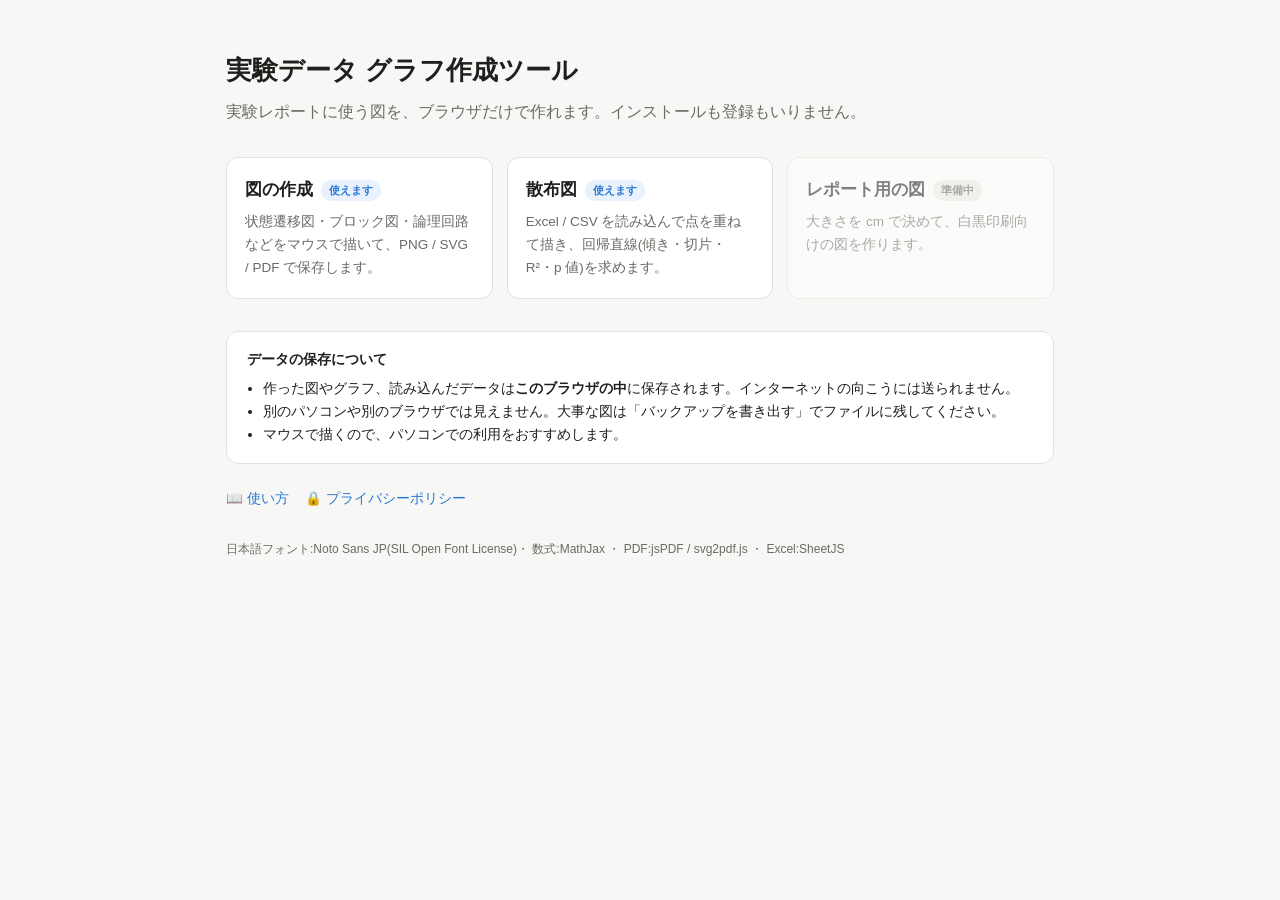
==== index.html @ d268f3d1 "実験データ グラフ作成ツール(Web 版)を公開 - 図の作成:図形・矢印・論理ゲート、自動保存、一時保存、PNG / SVG / PDF の書き出し、数式 - 散布図:Excel / CSV の読み" ====
<!doctype html>
<html lang="ja">
<head>
<meta charset="utf-8">
<meta name="viewport" content="width=device-width, initial-scale=1">
<title>実験データ グラフ作成ツール</title>
<meta name="description" content="実験レポートの図(状態遷移図・ブロック図・論理回路・散布図と回帰直線)を、ブラウザだけで作れる無料のツール。データはブラウザの外に出ません。">
<link rel="icon" href="favicon.svg" type="image/svg+xml">
<link rel="stylesheet" href="css/page.css">
</head>
<body>
<main>
  <h1>実験データ グラフ作成ツール</h1>
  <p class="lead">実験レポートに使う図を、ブラウザだけで作れます。インストールも登録もいりません。</p>
  <div class="cards">
    <a class="card" href="diagram.html">
      <h2>図の作成 <span class="tag">使えます</span></h2>
      <p>状態遷移図・ブロック図・論理回路などをマウスで描いて、PNG / SVG / PDF で保存します。</p>
    </a>
    <a class="card" href="scatter.html">
      <h2>散布図 <span class="tag">使えます</span></h2>
      <p>Excel / CSV を読み込んで点を重ねて描き、回帰直線(傾き・切片・R²・p 値)を求めます。</p>
    </a>
    <div class="card soon">
      <h2>レポート用の図 <span class="tag">準備中</span></h2>
      <p>大きさを cm で決めて、白黒印刷向けの図を作ります。</p>
    </div>
  </div>
  <div class="note">
    <h3>データの保存について</h3>
    <ul>
      <li>作った図やグラフ、読み込んだデータは<b>このブラウザの中</b>に保存されます。インターネットの向こうには送られません。</li>
      <li>別のパソコンや別のブラウザでは見えません。大事な図は「バックアップを書き出す」でファイルに残してください。</li>
      <li>マウスで描くので、パソコンでの利用をおすすめします。</li>
    </ul>
  </div>
  <div class="links"><a href="help.html">📖 使い方</a><a href="privacy.html">🔒 プライバシーポリシー</a></div>
  <footer>日本語フォント:Noto Sans JP(SIL Open Font License)・ 数式:MathJax ・ PDF:jsPDF / svg2pdf.js ・ Excel:SheetJS</footer>
</main>
</body>
</html>
---- css/page.css ----
/* トップ・使い方・プライバシーポリシーなど、読むページの見た目 */
:root { --accent: #2a78d6; --line: #e2e2de; --muted: #6b6a66; --bg: #f7f7f5; --ink: #1f1f1d; }
* { box-sizing: border-box; }
body { margin: 0; font-family: -apple-system, BlinkMacSystemFont, "Hiragino Sans", "Yu Gothic UI", "Meiryo", sans-serif; color: var(--ink); background: var(--bg); line-height: 1.7; }
main { max-width: 860px; margin: 0 auto; padding: 48px 16px 64px; }
h1 { font-size: 26px; margin: 0 0 6px; }
.lead { color: var(--muted); margin: 0 0 32px; }
.cards { display: grid; grid-template-columns: repeat(auto-fit, minmax(240px, 1fr)); gap: 14px; }
.card { display: block; background: #fff; border: 1px solid var(--line); border-radius: 12px; padding: 18px; color: inherit; text-decoration: none; }
a.card:hover { border-color: var(--accent); box-shadow: 0 4px 16px rgba(42,120,214,.12); }
.card h2 { font-size: 17px; margin: 0 0 6px; display: flex; align-items: center; gap: 8px; }
.card p { margin: 0; color: var(--muted); font-size: 13.5px; }
.card.soon { opacity: .55; }
.tag { font-size: 11px; font-weight: 600; padding: 1px 8px; border-radius: 99px; background: #e8f1fc; color: var(--accent); }
.soon .tag { background: #ecece8; color: var(--muted); }
.note { margin-top: 32px; background: #fff; border: 1px solid var(--line); border-radius: 12px; padding: 16px 20px; font-size: 13.5px; }
.note h3 { font-size: 14px; margin: 0 0 6px; }
.note ul { margin: 0; padding-left: 1.2em; }
footer { margin-top: 28px; color: var(--muted); font-size: 12px; }
footer a { color: var(--muted); }
.links { display: flex; gap: 16px; flex-wrap: wrap; margin-top: 24px; font-size: 13.5px; }
.links a { color: var(--accent); text-decoration: none; }
.links a:hover { text-decoration: underline; }

/* 説明の文章 */
.back { display: inline-block; color: var(--muted); text-decoration: none; font-size: 13px; margin-bottom: 16px; }
.back:hover { color: var(--ink); }
article { background: #fff; border: 1px solid var(--line); border-radius: 12px; padding: 28px 32px; }
article h2 { font-size: 19px; margin: 36px 0 10px; padding-top: 8px; border-top: 1px solid var(--line); }
article h2:first-of-type { margin-top: 8px; border-top: none; }
article h3 { font-size: 15px; margin: 22px 0 6px; }
article p, article li { font-size: 14.5px; }
article ul, article ol { padding-left: 1.4em; }
article table { border-collapse: collapse; width: 100%; font-size: 13.5px; margin: 8px 0 12px; }
article th, article td { border: 1px solid var(--line); padding: 6px 10px; text-align: left; vertical-align: top; }
article th { background: #f4f4f1; font-weight: 600; }
code { font-family: ui-monospace, Menlo, Consolas, monospace; font-size: 12.5px; background: #f1f1ee; padding: 1px 5px; border-radius: 4px; }
pre { background: #f6f6f3; border: 1px solid var(--line); border-radius: 8px; padding: 10px 14px; overflow-x: auto; font-size: 12.5px; line-height: 1.6; }
pre code { background: none; padding: 0; }
.kbd { display: inline-block; padding: 0 6px; border: 1px solid #d3d3ce; border-bottom-width: 2px; border-radius: 4px; font-size: 12px; background: #fafaf8; }
.toc { background: var(--bg); border-radius: 10px; padding: 12px 18px; margin-bottom: 8px; font-size: 14px; }
.toc ol { margin: 4px 0 0; }
.toc a { color: var(--accent); text-decoration: none; }
.tip { background: #eef5fd; border-left: 3px solid var(--accent); padding: 8px 12px; border-radius: 0 8px 8px 0; font-size: 13.5px; margin: 10px 0; }
@media (max-width: 600px) { article { padding: 20px 16px; } }
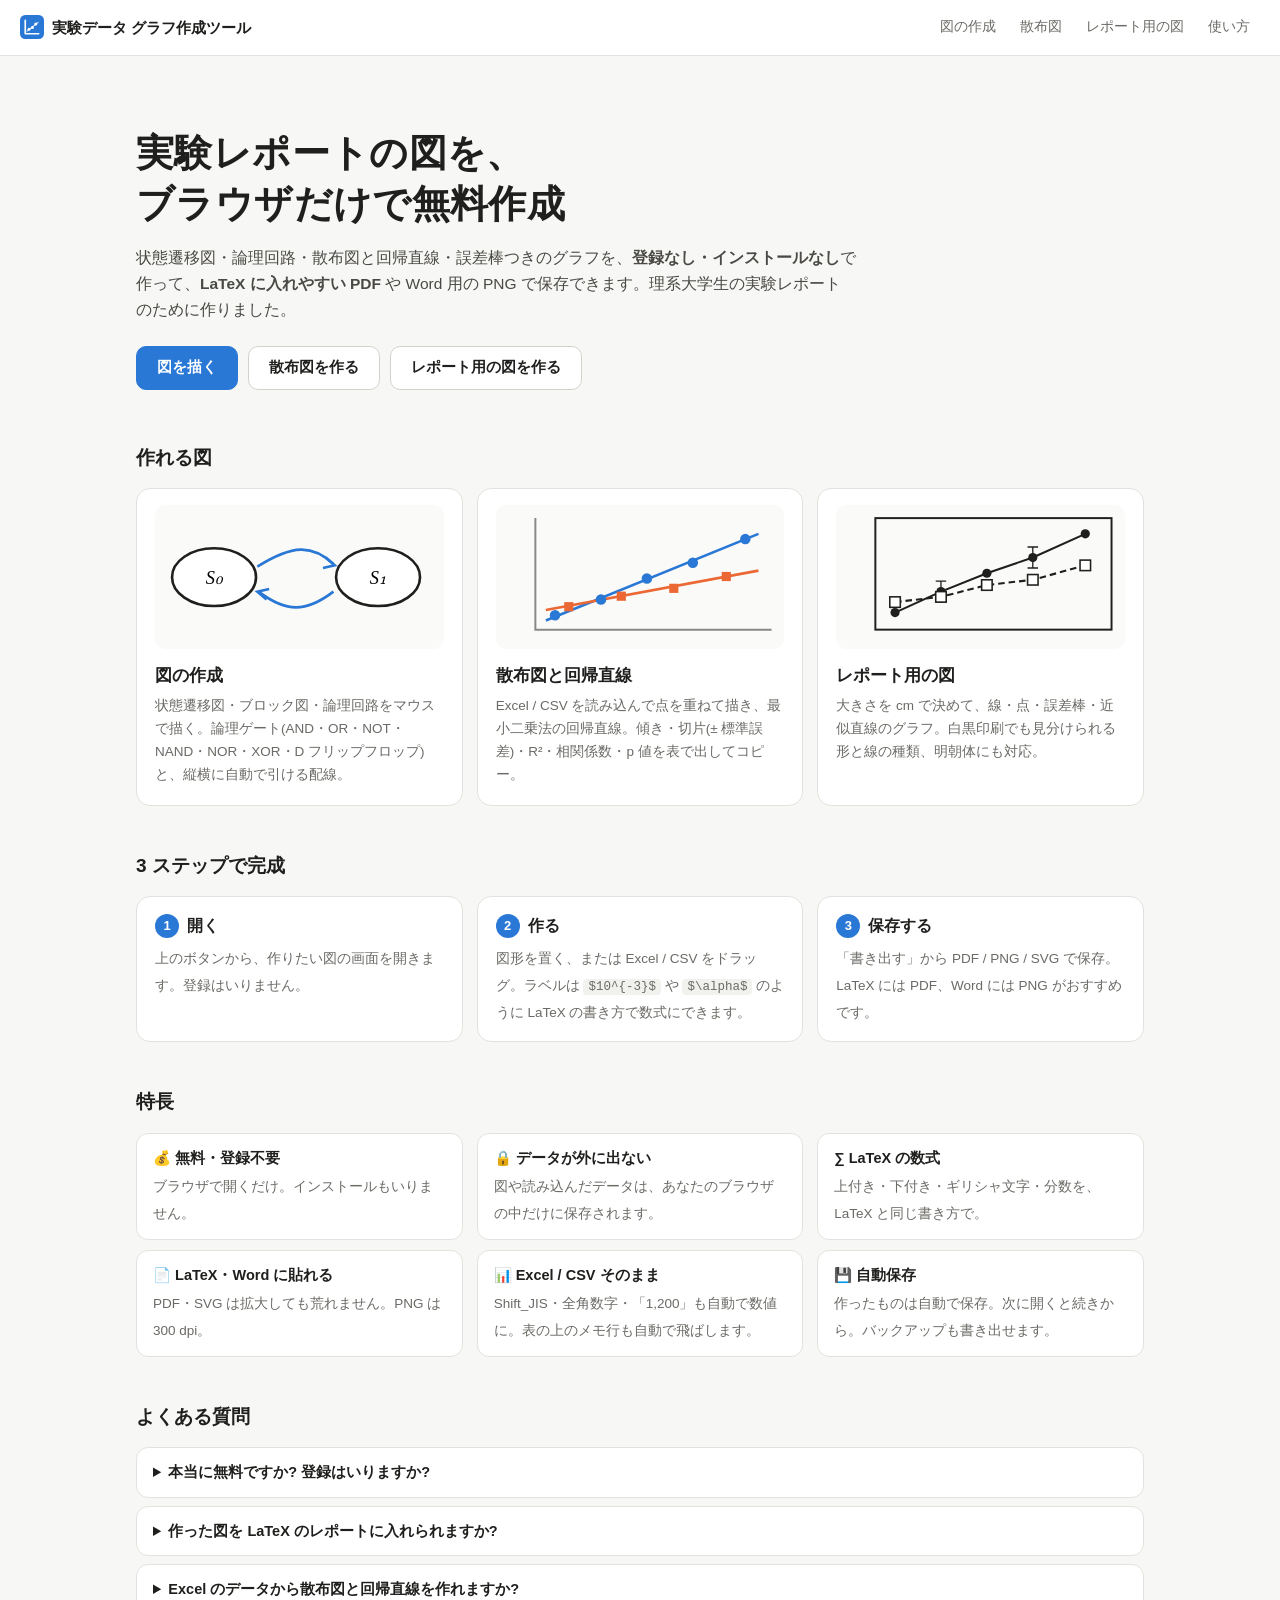
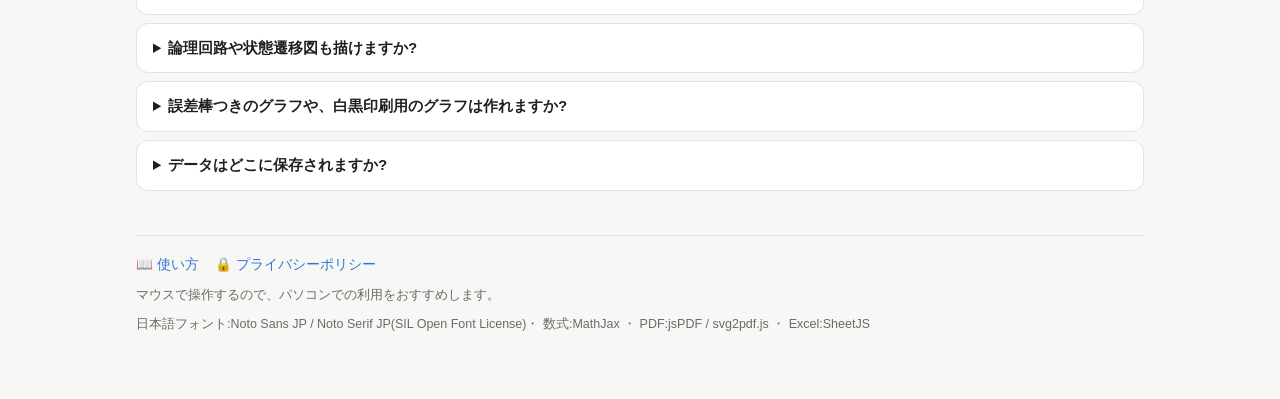
==== commit cf66ca4c: "手元版の機能をすべて取り込み、画面と検索向けの設定を見直す - 作図エディタを手元版の新しい版から移し直す:配線(縦横に自動で引く・途中から分岐)、接続点、D フリップフロップ、ゲートの入力の数、文字" ====
--- a/index.html
+++ b/index.html
@@ -3,39 +3,115 @@
 <head>
 <meta charset="utf-8">
 <meta name="viewport" content="width=device-width, initial-scale=1">
-<title>実験データ グラフ作成ツール</title>
-<meta name="description" content="実験レポートの図(状態遷移図・ブロック図・論理回路・散布図と回帰直線)を、ブラウザだけで作れる無料のツール。データはブラウザの外に出ません。">
+<title>実験レポートの図を無料で作成|状態遷移図・論理回路・散布図と回帰直線 - 実験データ グラフ作成ツール</title>
+<meta name="description" content="理系大学生の実験レポート向けの無料ツール。状態遷移図・ブロック図・論理回路(配線・D フリップフロップ)をマウスで描き、Excel / CSV から散布図・回帰直線(傾き・切片・R²・p 値)・誤差棒つきのレポート用の図を作れます。LaTeX 向けの PDF で保存。登録不要、データはブラウザの外に出ません。">
+<link rel="canonical" href="https://graph-tool-web.pages.dev/">
+<meta property="og:type" content="website">
+<meta property="og:site_name" content="実験データ グラフ作成ツール">
+<meta property="og:title" content="実験レポートの図を、ブラウザだけで無料作成">
+<meta property="og:description" content="状態遷移図・論理回路・散布図と回帰直線・誤差棒つきの図を、登録なしで作って PDF / PNG / SVG で保存。理系大学生の実験レポートに。">
+<meta property="og:url" content="https://graph-tool-web.pages.dev/">
+<meta property="og:locale" content="ja_JP">
+<meta name="twitter:card" content="summary">
 <link rel="icon" href="favicon.svg" type="image/svg+xml">
 <link rel="stylesheet" href="css/page.css">
+<script type="application/ld+json">
+{
+  "@context": "https://schema.org",
+  "@type": "WebApplication",
+  "name": "実験データ グラフ作成ツール",
+  "url": "https://graph-tool-web.pages.dev/",
+  "description": "理系大学生の実験レポート向けに、状態遷移図・ブロック図・論理回路・散布図と回帰直線・誤差棒つきの図をブラウザだけで作れる無料のツール。",
+  "applicationCategory": "EducationalApplication",
+  "operatingSystem": "Web ブラウザ",
+  "inLanguage": "ja",
+  "isAccessibleForFree": true,
+  "offers": { "@type": "Offer", "price": "0", "priceCurrency": "JPY" },
+  "featureList": ["状態遷移図・ブロック図の作成", "論理回路(論理ゲート・配線・D フリップフロップ)の作成", "Excel / CSV から散布図と回帰直線", "傾き・切片・標準誤差・R²・p 値", "誤差棒つきのレポート用の図", "LaTeX の数式", "PDF / PNG / SVG で保存"]
+}
+</script>
 </head>
 <body>
-<main>
-  <h1>実験データ グラフ作成ツール</h1>
-  <p class="lead">実験レポートに使う図を、ブラウザだけで作れます。インストールも登録もいりません。</p>
-  <div class="cards">
-    <a class="card" href="diagram.html">
-      <h2>図の作成 <span class="tag">使えます</span></h2>
-      <p>状態遷移図・ブロック図・論理回路などをマウスで描いて、PNG / SVG / PDF で保存します。</p>
+<header class="site">
+  <a class="brand" href="./"><img src="favicon.svg" alt="" width="24" height="24">実験データ グラフ作成ツール</a>
+  <nav><a href="diagram.html">図の作成</a><a href="scatter.html">散布図</a><a href="report.html">レポート用の図</a><a href="help.html">使い方</a></nav>
+</header>
+<main class="wide">
+  <section class="hero">
+    <h1>実験レポートの図を、<br>ブラウザだけで無料作成</h1>
+    <p class="lead">状態遷移図・論理回路・散布図と回帰直線・誤差棒つきのグラフを、<b>登録なし・インストールなし</b>で作って、<b>LaTeX に入れやすい PDF</b> や Word 用の PNG で保存できます。理系大学生の実験レポートのために作りました。</p>
+    <div class="cta">
+      <a class="btn-big primary" href="diagram.html">図を描く</a>
+      <a class="btn-big" href="scatter.html">散布図を作る</a>
+      <a class="btn-big" href="report.html">レポート用の図を作る</a>
+    </div>
+  </section>
+
+  <h2 class="sec-title">作れる図</h2>
+  <div class="tools">
+    <a class="tool-card" href="diagram.html">
+      <svg viewBox="0 0 220 110" aria-hidden="true"><g fill="none" stroke="#1f1f1d" stroke-width="2"><ellipse cx="45" cy="55" rx="32" ry="22" fill="#fff"/><ellipse cx="170" cy="55" rx="32" ry="22" fill="#fff"/><path d="M78 47 C 105 30 120 30 136 45" stroke="#2a78d6"/><path d="M130 40 l7 6 -9 2" stroke="#2a78d6"/><path d="M136 66 C 115 82 100 82 79 66" stroke="#2a78d6"/><path d="M85 72 l-7 -6 9 -2" stroke="#2a78d6"/></g><text x="45" y="60" font-size="14" text-anchor="middle" font-family="serif" font-style="italic">S₀</text><text x="170" y="60" font-size="14" text-anchor="middle" font-family="serif" font-style="italic">S₁</text></svg>
+      <h3>図の作成</h3>
+      <p>状態遷移図・ブロック図・論理回路をマウスで描く。論理ゲート(AND・OR・NOT・NAND・NOR・XOR・D フリップフロップ)と、縦横に自動で引ける配線。</p>
     </a>
-    <a class="card" href="scatter.html">
-      <h2>散布図 <span class="tag">使えます</span></h2>
-      <p>Excel / CSV を読み込んで点を重ねて描き、回帰直線(傾き・切片・R²・p 値)を求めます。</p>
+    <a class="tool-card" href="scatter.html">
+      <svg viewBox="0 0 220 110" aria-hidden="true"><path d="M30 10 V95 H210" fill="none" stroke="#888" stroke-width="1.5"/><path d="M38 88 L200 22" stroke="#2a78d6" stroke-width="2"/><path d="M38 80 L200 50" stroke="#eb6834" stroke-width="2"/><g fill="#2a78d6"><circle cx="45" cy="84" r="4"/><circle cx="80" cy="72" r="4"/><circle cx="115" cy="56" r="4"/><circle cx="150" cy="44" r="4"/><circle cx="190" cy="26" r="4"/></g><g fill="#eb6834"><rect x="52" y="74" width="7" height="7"/><rect x="92" y="66" width="7" height="7"/><rect x="132" y="60" width="7" height="7"/><rect x="172" y="51" width="7" height="7"/></g></svg>
+      <h3>散布図と回帰直線</h3>
+      <p>Excel / CSV を読み込んで点を重ねて描き、最小二乗法の回帰直線。傾き・切片(± 標準誤差)・R²・相関係数・p 値を表で出してコピー。</p>
     </a>
-    <div class="card soon">
-      <h2>レポート用の図 <span class="tag">準備中</span></h2>
-      <p>大きさを cm で決めて、白黒印刷向けの図を作ります。</p>
-    </div>
+    <a class="tool-card" href="report.html">
+      <svg viewBox="0 0 220 110" aria-hidden="true"><rect x="30" y="10" width="180" height="85" fill="none" stroke="#1f1f1d" stroke-width="1.5"/><path d="M45 82 L80 66 L115 52 L150 40 L190 22" fill="none" stroke="#1f1f1d" stroke-width="1.6"/><path d="M45 74 L80 70 L115 61 L150 57 L190 46" fill="none" stroke="#1f1f1d" stroke-width="1.6" stroke-dasharray="5 3"/><g stroke="#1f1f1d" stroke-width="1"><path d="M80 58 V74 M76 58 H84 M76 74 H84"/><path d="M150 32 V48 M146 32 H154 M146 48 H154"/></g><g fill="#1f1f1d"><circle cx="45" cy="82" r="3.5"/><circle cx="80" cy="66" r="3.5"/><circle cx="115" cy="52" r="3.5"/><circle cx="150" cy="40" r="3.5"/><circle cx="190" cy="22" r="3.5"/></g><g fill="#fff" stroke="#1f1f1d" stroke-width="1.2"><rect x="41" y="70" width="8" height="8"/><rect x="76" y="66" width="8" height="8"/><rect x="111" y="57" width="8" height="8"/><rect x="146" y="53" width="8" height="8"/><rect x="186" y="42" width="8" height="8"/></g></svg>
+      <h3>レポート用の図</h3>
+      <p>大きさを cm で決めて、線・点・誤差棒・近似直線のグラフ。白黒印刷でも見分けられる形と線の種類、明朝体にも対応。</p>
+    </a>
   </div>
-  <div class="note">
-    <h3>データの保存について</h3>
-    <ul>
-      <li>作った図やグラフ、読み込んだデータは<b>このブラウザの中</b>に保存されます。インターネットの向こうには送られません。</li>
-      <li>別のパソコンや別のブラウザでは見えません。大事な図は「バックアップを書き出す」でファイルに残してください。</li>
-      <li>マウスで描くので、パソコンでの利用をおすすめします。</li>
-    </ul>
+
+  <h2 class="sec-title">3 ステップで完成</h2>
+  <ol class="steps">
+    <li><b>開く</b><span>上のボタンから、作りたい図の画面を開きます。登録はいりません。</span></li>
+    <li><b>作る</b><span>図形を置く、または Excel / CSV をドラッグ。ラベルは <code>$10^{-3}$</code> や <code>$\alpha$</code> のように LaTeX の書き方で数式にできます。</span></li>
+    <li><b>保存する</b><span>「書き出す」から PDF / PNG / SVG で保存。LaTeX には PDF、Word には PNG がおすすめです。</span></li>
+  </ol>
+
+  <h2 class="sec-title">特長</h2>
+  <div class="features">
+    <div><b>💰 無料・登録不要</b><span>ブラウザで開くだけ。インストールもいりません。</span></div>
+    <div><b>🔒 データが外に出ない</b><span>図や読み込んだデータは、あなたのブラウザの中だけに保存されます。</span></div>
+    <div><b>∑ LaTeX の数式</b><span>上付き・下付き・ギリシャ文字・分数を、LaTeX と同じ書き方で。</span></div>
+    <div><b>📄 LaTeX・Word に貼れる</b><span>PDF・SVG は拡大しても荒れません。PNG は 300 dpi。</span></div>
+    <div><b>📊 Excel / CSV そのまま</b><span>Shift_JIS・全角数字・「1,200」も自動で数値に。表の上のメモ行も自動で飛ばします。</span></div>
+    <div><b>💾 自動保存</b><span>作ったものは自動で保存。次に開くと続きから。バックアップも書き出せます。</span></div>
   </div>
-  <div class="links"><a href="help.html">📖 使い方</a><a href="privacy.html">🔒 プライバシーポリシー</a></div>
-  <footer>日本語フォント:Noto Sans JP(SIL Open Font License)・ 数式:MathJax ・ PDF:jsPDF / svg2pdf.js ・ Excel:SheetJS</footer>
+
+  <h2 class="sec-title">よくある質問</h2>
+  <div class="faq">
+    <details><summary>本当に無料ですか? 登録はいりますか?</summary><p>無料で、登録もいりません。ブラウザでページを開くだけで使えます。</p></details>
+    <details><summary>作った図を LaTeX のレポートに入れられますか?</summary><p>はい。「書き出す → PDF」で保存して、<code>\includegraphics{fig1.pdf}</code> のように読み込めます。文字は線に変えて書き出すので、どのパソコンでも同じ見た目になります。</p></details>
+    <details><summary>Excel のデータから散布図と回帰直線を作れますか?</summary><p>はい。Excel(.xlsx / .xls)や CSV を読み込んで、横軸と縦軸の列を選ぶだけで、散布図と回帰直線を描きます。傾き・切片とその標準誤差、決定係数 R²、相関係数 r、p 値も表で出ます。計算に使う x の範囲も決められます。</p></details>
+    <details><summary>論理回路や状態遷移図も描けますか?</summary><p>はい。AND・OR・NOT・NAND・NOR・XOR・XNOR・バッファ・D フリップフロップを置いて、配線を縦横に自動で引けます。状態遷移図の「状態」と矢印(直線・曲線・自分に戻るループ)も描けます。</p></details>
+    <details><summary>誤差棒つきのグラフや、白黒印刷用のグラフは作れますか?</summary><p>「レポート用の図」で作れます。誤差の列を選ぶと誤差棒がつきます。白黒印刷向けにすると、色の代わりに点の形と線の種類で区別します。図の大きさは cm で決められます。</p></details>
+    <details><summary>データはどこに保存されますか?</summary><p>あなたのブラウザの中だけです。インターネットの向こう(サーバー)には送られません。別のパソコンで使うときは「ファイル → バックアップを書き出す」で持ち運べます。</p></details>
+  </div>
+
+  <footer class="site-foot">
+    <div class="links"><a href="help.html">📖 使い方</a><a href="privacy.html">🔒 プライバシーポリシー</a></div>
+    <p>マウスで操作するので、パソコンでの利用をおすすめします。</p>
+    <p>日本語フォント:Noto Sans JP / Noto Serif JP(SIL Open Font License)・ 数式:MathJax ・ PDF:jsPDF / svg2pdf.js ・ Excel:SheetJS</p>
+  </footer>
 </main>
+<script type="application/ld+json">
+{
+  "@context": "https://schema.org",
+  "@type": "FAQPage",
+  "mainEntity": [
+    { "@type": "Question", "name": "本当に無料ですか? 登録はいりますか?", "acceptedAnswer": { "@type": "Answer", "text": "無料で、登録もいりません。ブラウザでページを開くだけで使えます。" } },
+    { "@type": "Question", "name": "作った図を LaTeX のレポートに入れられますか?", "acceptedAnswer": { "@type": "Answer", "text": "はい。「書き出す → PDF」で保存して、\\includegraphics で読み込めます。文字は線に変えて書き出すので、どのパソコンでも同じ見た目になります。" } },
+    { "@type": "Question", "name": "Excel のデータから散布図と回帰直線を作れますか?", "acceptedAnswer": { "@type": "Answer", "text": "はい。Excel や CSV を読み込んで横軸と縦軸の列を選ぶだけで、散布図と回帰直線を描きます。傾き・切片とその標準誤差、決定係数 R²、相関係数 r、p 値も表で出ます。" } },
+    { "@type": "Question", "name": "論理回路や状態遷移図も描けますか?", "acceptedAnswer": { "@type": "Answer", "text": "はい。AND・OR・NOT・NAND・NOR・XOR・XNOR・バッファ・D フリップフロップを置いて、配線を縦横に自動で引けます。状態遷移図の状態と矢印も描けます。" } },
+    { "@type": "Question", "name": "誤差棒つきのグラフや、白黒印刷用のグラフは作れますか?", "acceptedAnswer": { "@type": "Answer", "text": "「レポート用の図」で作れます。誤差の列を選ぶと誤差棒がつき、白黒印刷向けにすると点の形と線の種類で区別します。図の大きさは cm で決められます。" } },
+    { "@type": "Question", "name": "データはどこに保存されますか?", "acceptedAnswer": { "@type": "Answer", "text": "あなたのブラウザの中だけです。サーバーには送られません。別のパソコンで使うときはバックアップを書き出して持ち運べます。" } }
+  ]
+}
+</script>
 </body>
 </html>
--- a/css/page.css
+++ b/css/page.css
@@ -43,3 +43,48 @@
 .toc a { color: var(--accent); text-decoration: none; }
 .tip { background: #eef5fd; border-left: 3px solid var(--accent); padding: 8px 12px; border-radius: 0 8px 8px 0; font-size: 13.5px; margin: 10px 0; }
 @media (max-width: 600px) { article { padding: 20px 16px; } }
+
+/* サイトの上の帯(入口・使い方・プライバシーポリシー) */
+header.site { position: sticky; top: 0; z-index: 10; display: flex; align-items: center; gap: 16px; flex-wrap: wrap; padding: 10px 20px;
+              background: rgba(255,255,255,.92); backdrop-filter: blur(6px); border-bottom: 1px solid var(--line); }
+header.site .brand { display: inline-flex; align-items: center; gap: 8px; font-weight: 700; color: var(--ink); text-decoration: none; font-size: 15px; }
+header.site nav { display: flex; gap: 4px; flex-wrap: wrap; margin-left: auto; }
+header.site nav a { color: var(--muted); text-decoration: none; font-size: 13.5px; padding: 6px 10px; border-radius: 8px; }
+header.site nav a:hover { background: #f1f1ee; color: var(--ink); }
+main.wide { max-width: 1040px; }
+
+/* 入口のページ */
+.hero { padding: 24px 0 8px; }
+.hero h1 { font-size: clamp(26px, 4vw, 38px); line-height: 1.35; margin: 0 0 14px; letter-spacing: .01em; }
+.hero .lead { font-size: 15.5px; max-width: 720px; color: #4a4945; margin-bottom: 22px; }
+.cta { display: flex; gap: 10px; flex-wrap: wrap; }
+.btn-big { display: inline-flex; align-items: center; height: 44px; padding: 0 20px; border-radius: 10px; border: 1px solid #d3d3ce; background: #fff;
+           color: var(--ink); text-decoration: none; font-weight: 600; font-size: 14.5px; }
+.btn-big:hover { border-color: var(--accent); color: var(--accent); }
+.btn-big.primary { background: var(--accent); border-color: var(--accent); color: #fff; }
+.btn-big.primary:hover { background: #1f66bd; color: #fff; }
+.sec-title { font-size: 19px; margin: 44px 0 14px; }
+.tools { display: grid; grid-template-columns: repeat(auto-fit, minmax(260px, 1fr)); gap: 14px; }
+.tool-card { display: block; background: #fff; border: 1px solid var(--line); border-radius: 14px; padding: 16px 18px 18px; color: inherit; text-decoration: none; transition: box-shadow .15s, border-color .15s; }
+.tool-card:hover { border-color: var(--accent); box-shadow: 0 6px 20px rgba(42,120,214,.14); }
+.tool-card svg { display: block; width: 100%; height: auto; background: #fafaf8; border-radius: 10px; margin-bottom: 12px; }
+.tool-card h3 { margin: 0 0 6px; font-size: 16.5px; }
+.tool-card p { margin: 0; color: var(--muted); font-size: 13.5px; }
+.steps { list-style: none; padding: 0; margin: 0; display: grid; grid-template-columns: repeat(auto-fit, minmax(240px, 1fr)); gap: 14px; counter-reset: st; }
+.steps li { background: #fff; border: 1px solid var(--line); border-radius: 14px; padding: 16px 18px; counter-increment: st; }
+.steps li b { display: flex; align-items: center; gap: 8px; font-size: 15.5px; margin-bottom: 4px; }
+.steps li b::before { content: counter(st); display: inline-flex; align-items: center; justify-content: center; width: 24px; height: 24px; border-radius: 50%;
+                      background: var(--accent); color: #fff; font-size: 13px; }
+.steps li span { color: var(--muted); font-size: 13.5px; }
+.features { display: grid; grid-template-columns: repeat(auto-fit, minmax(280px, 1fr)); gap: 10px 14px; }
+.features div { background: #fff; border: 1px solid var(--line); border-radius: 12px; padding: 12px 16px; }
+.features b { display: block; font-size: 14.5px; margin-bottom: 2px; }
+.features span { color: var(--muted); font-size: 13.5px; }
+.faq details { background: #fff; border: 1px solid var(--line); border-radius: 12px; padding: 0 16px; margin-bottom: 8px; }
+.faq summary { cursor: pointer; padding: 12px 0; font-weight: 600; font-size: 14.5px; }
+.faq details p { margin: 0 0 14px; color: #4a4945; font-size: 14px; }
+.site-foot { margin-top: 44px; padding-top: 18px; border-top: 1px solid var(--line); color: var(--muted); font-size: 12.5px; }
+.site-foot .links { margin-top: 0; }
+.site-foot p { margin: 8px 0 0; }
+.sec-title, article h2 { scroll-margin-top: 70px; }
+@media (max-width: 600px) { header.site nav { margin-left: 0; } .hero h1 br { display: none; } }
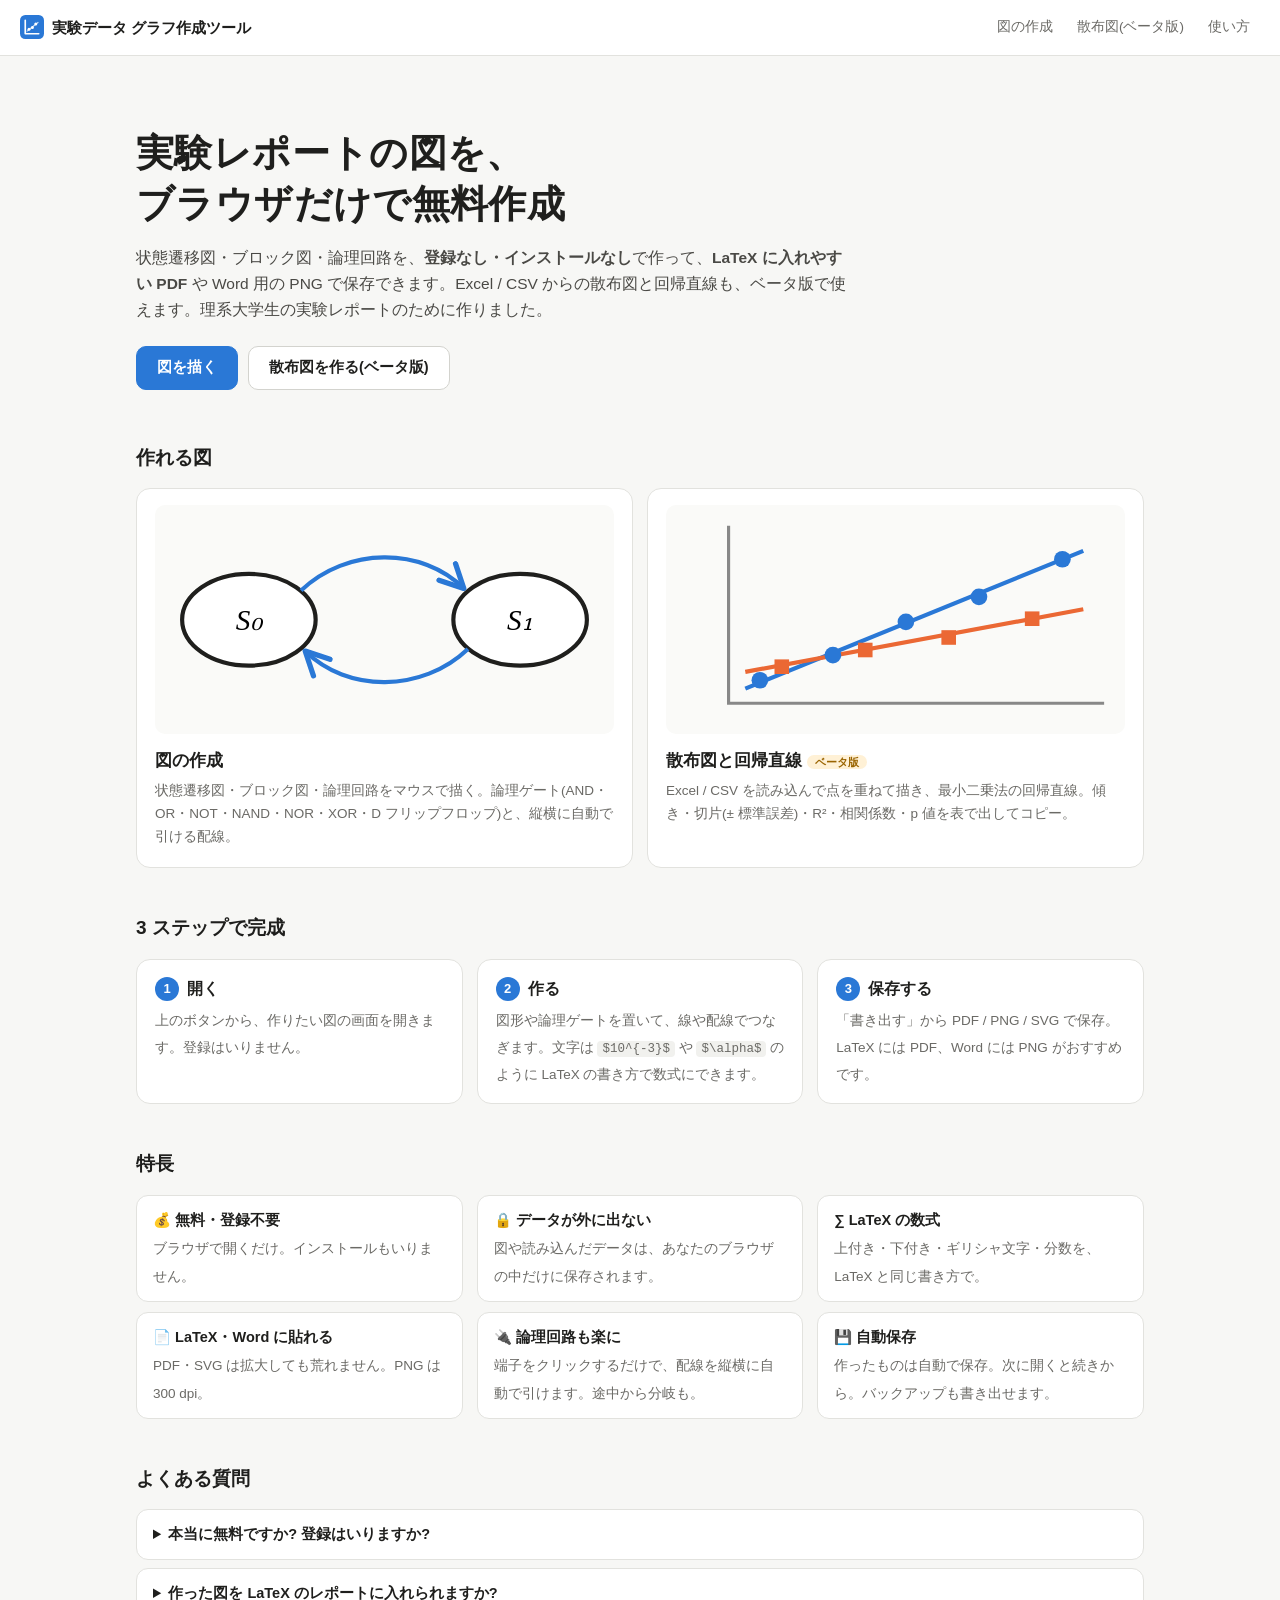
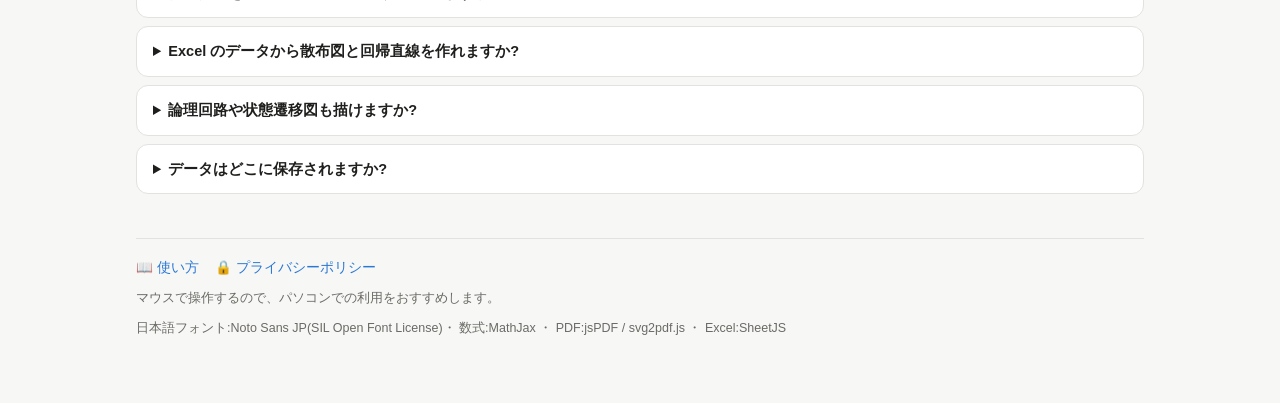
==== commit 9a169fa7: "書き出す前の確認をはさみ、レポート用の図をやめ、散布図をベータ版にする - 書き出す前に、仕上がりの見本・ファイル名・大きさを見せる小窓をはさむ(形式はそこで選び直せる) - レポート用の図のページ・" ====
--- a/index.html
+++ b/index.html
@@ -4,12 +4,13 @@
 <meta charset="utf-8">
 <meta name="viewport" content="width=device-width, initial-scale=1">
 <title>実験レポートの図を無料で作成|状態遷移図・論理回路・散布図と回帰直線 - 実験データ グラフ作成ツール</title>
-<meta name="description" content="理系大学生の実験レポート向けの無料ツール。状態遷移図・ブロック図・論理回路(配線・D フリップフロップ)をマウスで描き、Excel / CSV から散布図・回帰直線(傾き・切片・R²・p 値)・誤差棒つきのレポート用の図を作れます。LaTeX 向けの PDF で保存。登録不要、データはブラウザの外に出ません。">
+<meta name="description" content="理系大学生の実験レポート向けの無料ツール。状態遷移図・ブロック図・論理回路(配線・D フリップフロップ)をマウスで描いて、LaTeX 向けの PDF や PNG で保存。Excel / CSV から散布図と回帰直線(傾き・切片・R²・p 値)も作れます(ベータ版)。登録不要、データはブラウザの外に出ません。">
 <link rel="canonical" href="https://graph-tool-web.pages.dev/">
+<meta name="google-site-verification" content="ftHzpPc5dfodqDNekGO2hoeBKGr7MFz1DV6Ze-g2FL8">
 <meta property="og:type" content="website">
 <meta property="og:site_name" content="実験データ グラフ作成ツール">
 <meta property="og:title" content="実験レポートの図を、ブラウザだけで無料作成">
-<meta property="og:description" content="状態遷移図・論理回路・散布図と回帰直線・誤差棒つきの図を、登録なしで作って PDF / PNG / SVG で保存。理系大学生の実験レポートに。">
+<meta property="og:description" content="状態遷移図・論理回路・ブロック図を、登録なしで作って PDF / PNG / SVG で保存。散布図と回帰直線も(ベータ版)。理系大学生の実験レポートに。">
 <meta property="og:url" content="https://graph-tool-web.pages.dev/">
 <meta property="og:locale" content="ja_JP">
 <meta name="twitter:card" content="summary">
@@ -21,55 +22,49 @@
   "@type": "WebApplication",
   "name": "実験データ グラフ作成ツール",
   "url": "https://graph-tool-web.pages.dev/",
-  "description": "理系大学生の実験レポート向けに、状態遷移図・ブロック図・論理回路・散布図と回帰直線・誤差棒つきの図をブラウザだけで作れる無料のツール。",
+  "description": "理系大学生の実験レポート向けに、状態遷移図・ブロック図・論理回路、散布図と回帰直線(ベータ版)をブラウザだけで作れる無料のツール。",
   "applicationCategory": "EducationalApplication",
   "operatingSystem": "Web ブラウザ",
   "inLanguage": "ja",
   "isAccessibleForFree": true,
   "offers": { "@type": "Offer", "price": "0", "priceCurrency": "JPY" },
-  "featureList": ["状態遷移図・ブロック図の作成", "論理回路(論理ゲート・配線・D フリップフロップ)の作成", "Excel / CSV から散布図と回帰直線", "傾き・切片・標準誤差・R²・p 値", "誤差棒つきのレポート用の図", "LaTeX の数式", "PDF / PNG / SVG で保存"]
+  "featureList": ["状態遷移図・ブロック図の作成", "論理回路(論理ゲート・配線・D フリップフロップ)の作成", "Excel / CSV から散布図と回帰直線", "傾き・切片・標準誤差・R²・p 値", "LaTeX の数式", "PDF / PNG / SVG で保存"]
 }
 </script>
 </head>
 <body>
 <header class="site">
   <a class="brand" href="./"><img src="favicon.svg" alt="" width="24" height="24">実験データ グラフ作成ツール</a>
-  <nav><a href="diagram.html">図の作成</a><a href="scatter.html">散布図</a><a href="report.html">レポート用の図</a><a href="help.html">使い方</a></nav>
+  <nav><a href="diagram.html">図の作成</a><a href="scatter.html">散布図(ベータ版)</a><a href="help.html">使い方</a></nav>
 </header>
 <main class="wide">
   <section class="hero">
     <h1>実験レポートの図を、<br>ブラウザだけで無料作成</h1>
-    <p class="lead">状態遷移図・論理回路・散布図と回帰直線・誤差棒つきのグラフを、<b>登録なし・インストールなし</b>で作って、<b>LaTeX に入れやすい PDF</b> や Word 用の PNG で保存できます。理系大学生の実験レポートのために作りました。</p>
+    <p class="lead">状態遷移図・ブロック図・論理回路を、<b>登録なし・インストールなし</b>で作って、<b>LaTeX に入れやすい PDF</b> や Word 用の PNG で保存できます。Excel / CSV からの散布図と回帰直線も、ベータ版で使えます。理系大学生の実験レポートのために作りました。</p>
     <div class="cta">
       <a class="btn-big primary" href="diagram.html">図を描く</a>
-      <a class="btn-big" href="scatter.html">散布図を作る</a>
-      <a class="btn-big" href="report.html">レポート用の図を作る</a>
+      <a class="btn-big" href="scatter.html">散布図を作る(ベータ版)</a>
     </div>
   </section>
 
   <h2 class="sec-title">作れる図</h2>
   <div class="tools">
     <a class="tool-card" href="diagram.html">
-      <svg viewBox="0 0 220 110" aria-hidden="true"><g fill="none" stroke="#1f1f1d" stroke-width="2"><ellipse cx="45" cy="55" rx="32" ry="22" fill="#fff"/><ellipse cx="170" cy="55" rx="32" ry="22" fill="#fff"/><path d="M78 47 C 105 30 120 30 136 45" stroke="#2a78d6"/><path d="M130 40 l7 6 -9 2" stroke="#2a78d6"/><path d="M136 66 C 115 82 100 82 79 66" stroke="#2a78d6"/><path d="M85 72 l-7 -6 9 -2" stroke="#2a78d6"/></g><text x="45" y="60" font-size="14" text-anchor="middle" font-family="serif" font-style="italic">S₀</text><text x="170" y="60" font-size="14" text-anchor="middle" font-family="serif" font-style="italic">S₁</text></svg>
+      <svg viewBox="0 0 220 110" aria-hidden="true"><defs><marker id="ah" viewBox="0 0 10 10" refX="9" refY="5" markerWidth="7" markerHeight="7" orient="auto"><path d="M1 1 9 5 1 9" fill="none" stroke="#2a78d6" stroke-width="1.8" stroke-linecap="round" stroke-linejoin="round"/></marker></defs><g fill="#fff" stroke="#1f1f1d" stroke-width="2"><ellipse cx="45" cy="55" rx="32" ry="22"/><ellipse cx="175" cy="55" rx="32" ry="22"/></g><g fill="none" stroke="#2a78d6" stroke-width="2" marker-end="url(#ah)"><path d="M70 41 C 92 20 128 20 148 40"/><path d="M150 69 C 128 90 92 90 72 70"/></g><text x="45" y="60" font-size="14" text-anchor="middle" font-family="serif" font-style="italic">S₀</text><text x="175" y="60" font-size="14" text-anchor="middle" font-family="serif" font-style="italic">S₁</text></svg>
       <h3>図の作成</h3>
       <p>状態遷移図・ブロック図・論理回路をマウスで描く。論理ゲート(AND・OR・NOT・NAND・NOR・XOR・D フリップフロップ)と、縦横に自動で引ける配線。</p>
     </a>
     <a class="tool-card" href="scatter.html">
       <svg viewBox="0 0 220 110" aria-hidden="true"><path d="M30 10 V95 H210" fill="none" stroke="#888" stroke-width="1.5"/><path d="M38 88 L200 22" stroke="#2a78d6" stroke-width="2"/><path d="M38 80 L200 50" stroke="#eb6834" stroke-width="2"/><g fill="#2a78d6"><circle cx="45" cy="84" r="4"/><circle cx="80" cy="72" r="4"/><circle cx="115" cy="56" r="4"/><circle cx="150" cy="44" r="4"/><circle cx="190" cy="26" r="4"/></g><g fill="#eb6834"><rect x="52" y="74" width="7" height="7"/><rect x="92" y="66" width="7" height="7"/><rect x="132" y="60" width="7" height="7"/><rect x="172" y="51" width="7" height="7"/></g></svg>
-      <h3>散布図と回帰直線</h3>
+      <h3>散布図と回帰直線 <span class="tag beta">ベータ版</span></h3>
       <p>Excel / CSV を読み込んで点を重ねて描き、最小二乗法の回帰直線。傾き・切片(± 標準誤差)・R²・相関係数・p 値を表で出してコピー。</p>
-    </a>
-    <a class="tool-card" href="report.html">
-      <svg viewBox="0 0 220 110" aria-hidden="true"><rect x="30" y="10" width="180" height="85" fill="none" stroke="#1f1f1d" stroke-width="1.5"/><path d="M45 82 L80 66 L115 52 L150 40 L190 22" fill="none" stroke="#1f1f1d" stroke-width="1.6"/><path d="M45 74 L80 70 L115 61 L150 57 L190 46" fill="none" stroke="#1f1f1d" stroke-width="1.6" stroke-dasharray="5 3"/><g stroke="#1f1f1d" stroke-width="1"><path d="M80 58 V74 M76 58 H84 M76 74 H84"/><path d="M150 32 V48 M146 32 H154 M146 48 H154"/></g><g fill="#1f1f1d"><circle cx="45" cy="82" r="3.5"/><circle cx="80" cy="66" r="3.5"/><circle cx="115" cy="52" r="3.5"/><circle cx="150" cy="40" r="3.5"/><circle cx="190" cy="22" r="3.5"/></g><g fill="#fff" stroke="#1f1f1d" stroke-width="1.2"><rect x="41" y="70" width="8" height="8"/><rect x="76" y="66" width="8" height="8"/><rect x="111" y="57" width="8" height="8"/><rect x="146" y="53" width="8" height="8"/><rect x="186" y="42" width="8" height="8"/></g></svg>
-      <h3>レポート用の図</h3>
-      <p>大きさを cm で決めて、線・点・誤差棒・近似直線のグラフ。白黒印刷でも見分けられる形と線の種類、明朝体にも対応。</p>
     </a>
   </div>
 
   <h2 class="sec-title">3 ステップで完成</h2>
   <ol class="steps">
     <li><b>開く</b><span>上のボタンから、作りたい図の画面を開きます。登録はいりません。</span></li>
-    <li><b>作る</b><span>図形を置く、または Excel / CSV をドラッグ。ラベルは <code>$10^{-3}$</code> や <code>$\alpha$</code> のように LaTeX の書き方で数式にできます。</span></li>
+    <li><b>作る</b><span>図形や論理ゲートを置いて、線や配線でつなぎます。文字は <code>$10^{-3}$</code> や <code>$\alpha$</code> のように LaTeX の書き方で数式にできます。</span></li>
     <li><b>保存する</b><span>「書き出す」から PDF / PNG / SVG で保存。LaTeX には PDF、Word には PNG がおすすめです。</span></li>
   </ol>
 
@@ -79,7 +74,7 @@
     <div><b>🔒 データが外に出ない</b><span>図や読み込んだデータは、あなたのブラウザの中だけに保存されます。</span></div>
     <div><b>∑ LaTeX の数式</b><span>上付き・下付き・ギリシャ文字・分数を、LaTeX と同じ書き方で。</span></div>
     <div><b>📄 LaTeX・Word に貼れる</b><span>PDF・SVG は拡大しても荒れません。PNG は 300 dpi。</span></div>
-    <div><b>📊 Excel / CSV そのまま</b><span>Shift_JIS・全角数字・「1,200」も自動で数値に。表の上のメモ行も自動で飛ばします。</span></div>
+    <div><b>🔌 論理回路も楽に</b><span>端子をクリックするだけで、配線を縦横に自動で引けます。途中から分岐も。</span></div>
     <div><b>💾 自動保存</b><span>作ったものは自動で保存。次に開くと続きから。バックアップも書き出せます。</span></div>
   </div>
 
@@ -87,16 +82,15 @@
   <div class="faq">
     <details><summary>本当に無料ですか? 登録はいりますか?</summary><p>無料で、登録もいりません。ブラウザでページを開くだけで使えます。</p></details>
     <details><summary>作った図を LaTeX のレポートに入れられますか?</summary><p>はい。「書き出す → PDF」で保存して、<code>\includegraphics{fig1.pdf}</code> のように読み込めます。文字は線に変えて書き出すので、どのパソコンでも同じ見た目になります。</p></details>
-    <details><summary>Excel のデータから散布図と回帰直線を作れますか?</summary><p>はい。Excel(.xlsx / .xls)や CSV を読み込んで、横軸と縦軸の列を選ぶだけで、散布図と回帰直線を描きます。傾き・切片とその標準誤差、決定係数 R²、相関係数 r、p 値も表で出ます。計算に使う x の範囲も決められます。</p></details>
+    <details><summary>Excel のデータから散布図と回帰直線を作れますか?</summary><p>はい(ベータ版です)。Excel(.xlsx / .xls)や CSV を読み込んで、横軸と縦軸の列を選ぶだけで、散布図と回帰直線を描きます。傾き・切片とその標準誤差、決定係数 R²、相関係数 r、p 値も表で出ます。計算に使う x の範囲も決められます。</p></details>
     <details><summary>論理回路や状態遷移図も描けますか?</summary><p>はい。AND・OR・NOT・NAND・NOR・XOR・XNOR・バッファ・D フリップフロップを置いて、配線を縦横に自動で引けます。状態遷移図の「状態」と矢印(直線・曲線・自分に戻るループ)も描けます。</p></details>
-    <details><summary>誤差棒つきのグラフや、白黒印刷用のグラフは作れますか?</summary><p>「レポート用の図」で作れます。誤差の列を選ぶと誤差棒がつきます。白黒印刷向けにすると、色の代わりに点の形と線の種類で区別します。図の大きさは cm で決められます。</p></details>
     <details><summary>データはどこに保存されますか?</summary><p>あなたのブラウザの中だけです。インターネットの向こう(サーバー)には送られません。別のパソコンで使うときは「ファイル → バックアップを書き出す」で持ち運べます。</p></details>
   </div>
 
   <footer class="site-foot">
     <div class="links"><a href="help.html">📖 使い方</a><a href="privacy.html">🔒 プライバシーポリシー</a></div>
     <p>マウスで操作するので、パソコンでの利用をおすすめします。</p>
-    <p>日本語フォント:Noto Sans JP / Noto Serif JP(SIL Open Font License)・ 数式:MathJax ・ PDF:jsPDF / svg2pdf.js ・ Excel:SheetJS</p>
+    <p>日本語フォント:Noto Sans JP(SIL Open Font License)・ 数式:MathJax ・ PDF:jsPDF / svg2pdf.js ・ Excel:SheetJS</p>
   </footer>
 </main>
 <script type="application/ld+json">
@@ -106,9 +100,8 @@
   "mainEntity": [
     { "@type": "Question", "name": "本当に無料ですか? 登録はいりますか?", "acceptedAnswer": { "@type": "Answer", "text": "無料で、登録もいりません。ブラウザでページを開くだけで使えます。" } },
     { "@type": "Question", "name": "作った図を LaTeX のレポートに入れられますか?", "acceptedAnswer": { "@type": "Answer", "text": "はい。「書き出す → PDF」で保存して、\\includegraphics で読み込めます。文字は線に変えて書き出すので、どのパソコンでも同じ見た目になります。" } },
-    { "@type": "Question", "name": "Excel のデータから散布図と回帰直線を作れますか?", "acceptedAnswer": { "@type": "Answer", "text": "はい。Excel や CSV を読み込んで横軸と縦軸の列を選ぶだけで、散布図と回帰直線を描きます。傾き・切片とその標準誤差、決定係数 R²、相関係数 r、p 値も表で出ます。" } },
+    { "@type": "Question", "name": "Excel のデータから散布図と回帰直線を作れますか?", "acceptedAnswer": { "@type": "Answer", "text": "はい(ベータ版です)。Excel や CSV を読み込んで横軸と縦軸の列を選ぶだけで、散布図と回帰直線を描きます。傾き・切片とその標準誤差、決定係数 R²、相関係数 r、p 値も表で出ます。" } },
     { "@type": "Question", "name": "論理回路や状態遷移図も描けますか?", "acceptedAnswer": { "@type": "Answer", "text": "はい。AND・OR・NOT・NAND・NOR・XOR・XNOR・バッファ・D フリップフロップを置いて、配線を縦横に自動で引けます。状態遷移図の状態と矢印も描けます。" } },
-    { "@type": "Question", "name": "誤差棒つきのグラフや、白黒印刷用のグラフは作れますか?", "acceptedAnswer": { "@type": "Answer", "text": "「レポート用の図」で作れます。誤差の列を選ぶと誤差棒がつき、白黒印刷向けにすると点の形と線の種類で区別します。図の大きさは cm で決められます。" } },
     { "@type": "Question", "name": "データはどこに保存されますか?", "acceptedAnswer": { "@type": "Answer", "text": "あなたのブラウザの中だけです。サーバーには送られません。別のパソコンで使うときはバックアップを書き出して持ち運べます。" } }
   ]
 }
--- a/css/page.css
+++ b/css/page.css
@@ -88,3 +88,4 @@
 .site-foot p { margin: 8px 0 0; }
 .sec-title, article h2 { scroll-margin-top: 70px; }
 @media (max-width: 600px) { header.site nav { margin-left: 0; } .hero h1 br { display: none; } }
+.tag.beta { background: #fff1d6; color: #9a6400; }
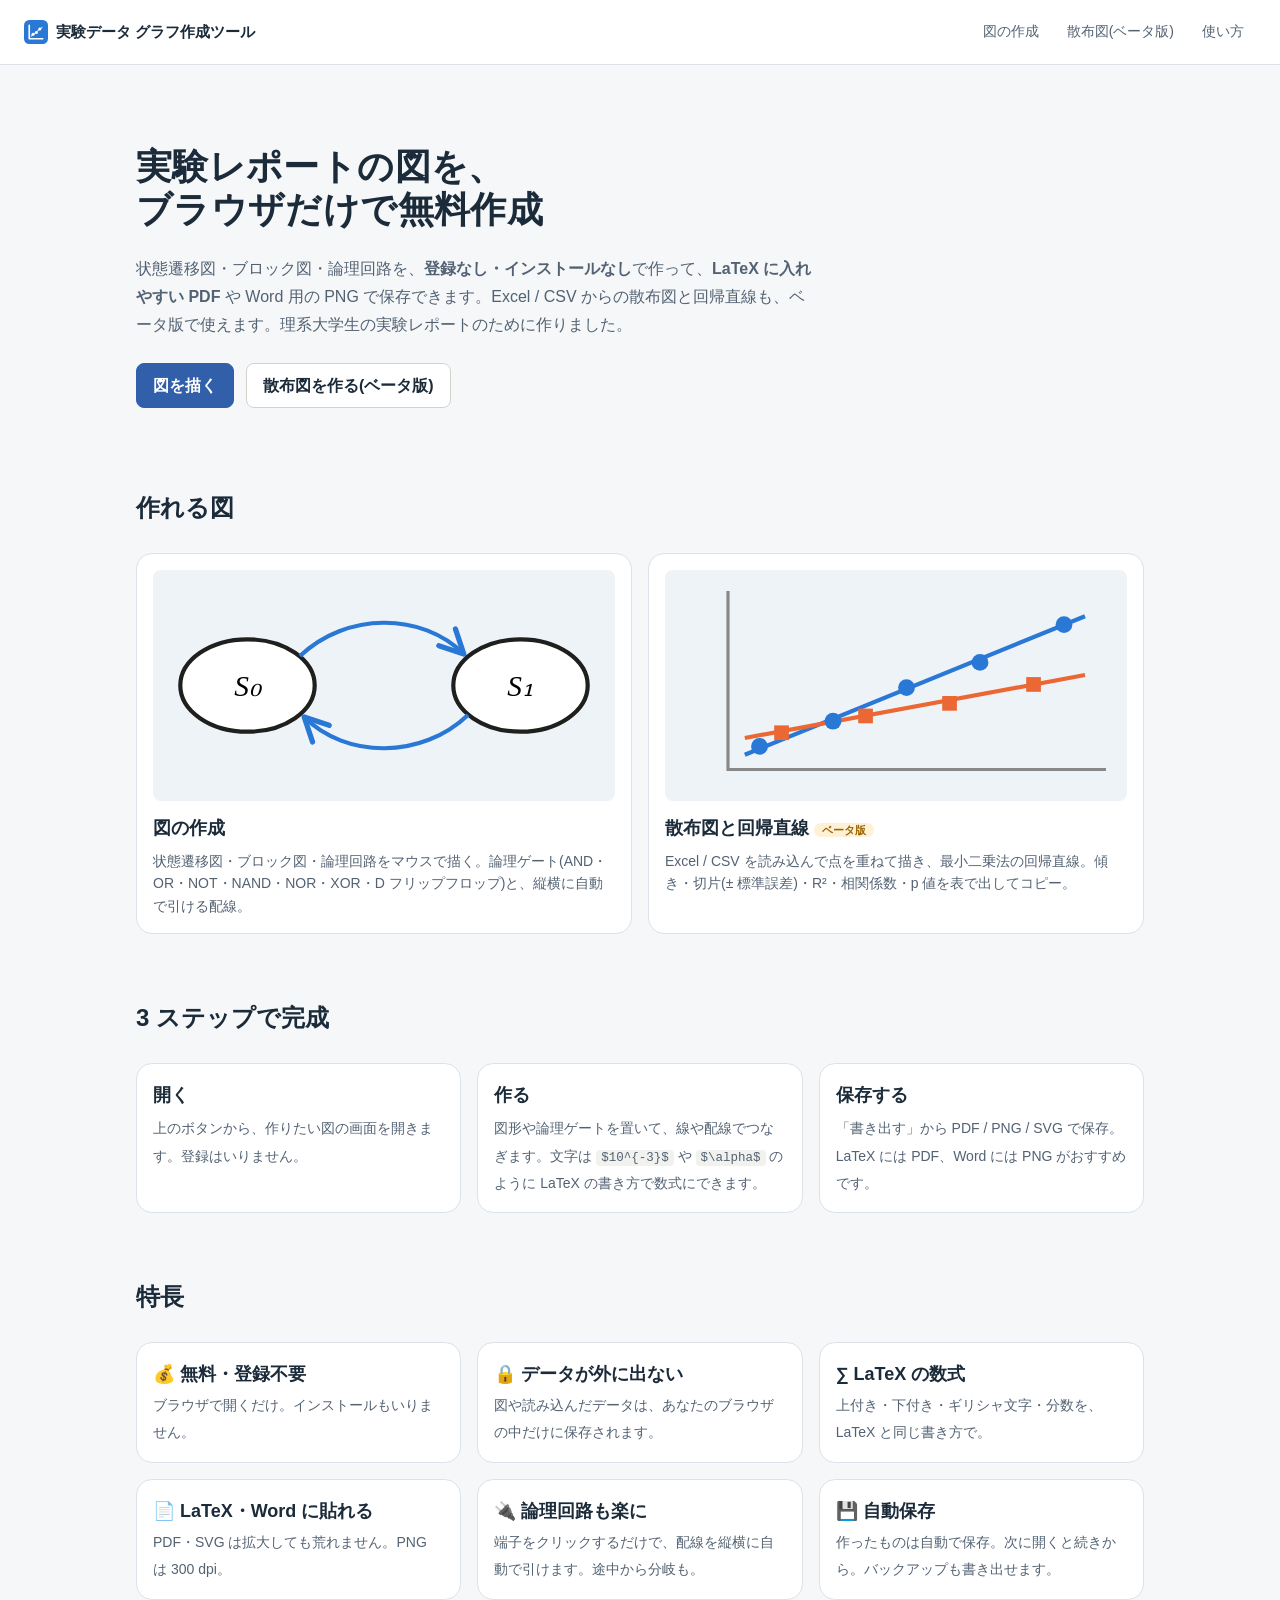
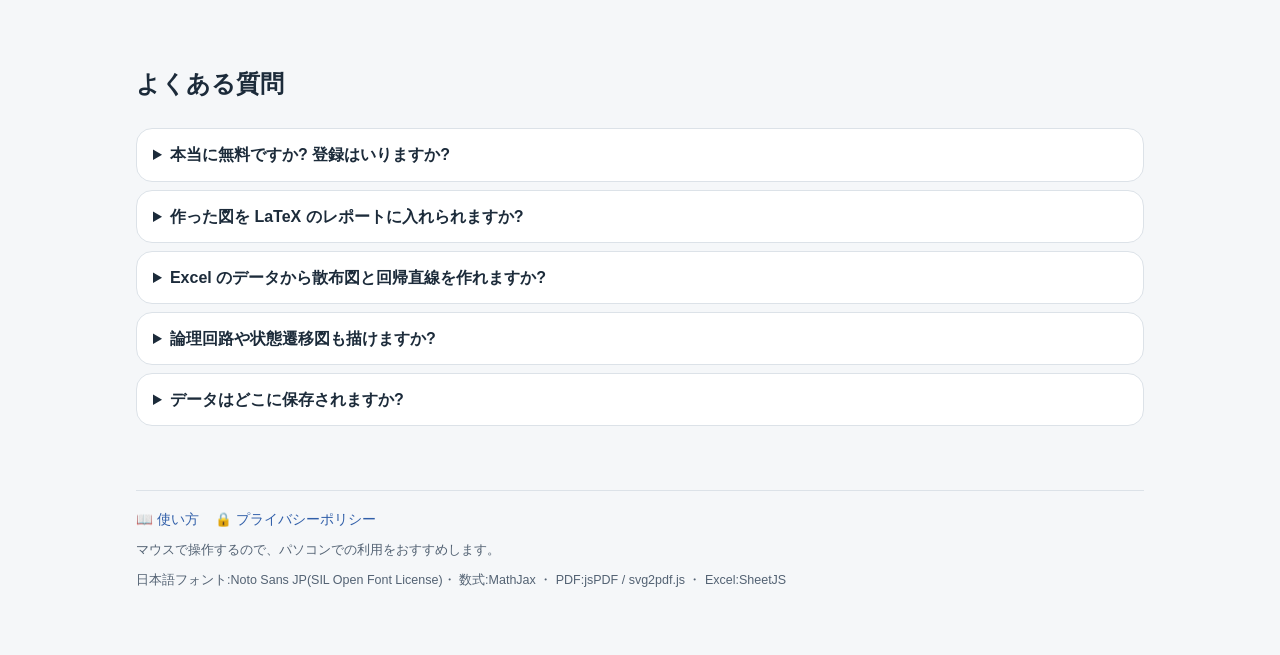
==== commit c3fd76af: "画面の見た目と共通スタイルを整える" ====
--- a/index.html
+++ b/index.html
@@ -15,6 +15,7 @@
 <meta property="og:locale" content="ja_JP">
 <meta name="twitter:card" content="summary">
 <link rel="icon" href="favicon.svg" type="image/svg+xml">
+<link rel="stylesheet" href="css/common.css">
 <link rel="stylesheet" href="css/page.css">
 <script type="application/ld+json">
 {
--- a/css/common.css
+++ b/css/common.css
@@ -0,0 +1,228 @@
+/* どのページでも使う見た目 */
+:root {
+  --accent: #315fa9; --accent-hover: #244d8f; --accent-soft: #eaf1fc;
+  --line: #dce2e8; --muted: #536273; --bg: #f5f7f9; --ink: #1c2b3a;
+  --danger: #b43e3e; --surface: #fff; --surface-soft: #eef3f8;
+  --space-1: 4px; --space-2: 8px; --space-3: 12px; --space-4: 16px;
+  --space-5: 24px; --space-6: 32px; --space-7: 48px; --space-8: 64px;
+  --text-small: 12px; --text-ui: 14px; --text-body: 16px;
+  --radius-small: 6px; --radius: 8px; --radius-large: 16px;
+  --motion: cubic-bezier(.22, 1, .36, 1);
+
+  /* 既存の画面を変えずに共有する色と寸法 */
+  --color-hex-fff: #fff;
+  --color-hex-d3d3ce: #d3d3ce;
+  --color-hex-f1f1ee: #f1f1ee;
+  --color-hex-ecc6c6: #ecc6c6;
+  --color-hex-fdf3f3: #fdf3f3;
+  --color-hex-fafaf8: #fafaf8;
+  --color-hex-1f66bd: #1f66bd;
+  --color-hex-e8e8e4: #e8e8e4;
+  --color-rgba-0-0-0-08: rgba(0,0,0,.08);
+  --color-hex-e4e4df: #e4e4df;
+  --color-hex-2f8f5b: #2f8f5b;
+  --color-rgba-0-0-0-12: rgba(0,0,0,.12);
+  --color-rgba-0-0-0-18: rgba(0,0,0,.18);
+  --color-rgba-0-0-0-25: rgba(0,0,0,.25);
+  --color-hex-1f1f1d: #1f1f1d;
+  --color-rgba-255-255-255-5: rgba(255,255,255,.5);
+  --color-hex-ecece8: #ecece8;
+  --color-hex-6c9ee4: #6c9ee4;
+  --color-rgba-42-120-214-12: rgba(42,120,214,.12);
+  --color-hex-e8f1fc: #e8f1fc;
+  --color-hex-f4f4f1: #f4f4f1;
+  --color-hex-f6f6f3: #f6f6f3;
+  --color-hex-eef5fd: #eef5fd;
+  --color-rgba-255-255-255-92: rgba(255,255,255,.92);
+  --color-hex-4a4945: #4a4945;
+  --color-rgba-42-120-214-14: rgba(42,120,214,.14);
+  --color-hex-fff1d6: #fff1d6;
+  --color-hex-9a6400: #9a6400;
+  --color-rgba-255-255-255-96: rgba(255,255,255,.96);
+  --color-hex-cbdcf3: #cbdcf3;
+  --color-hex-000: #000;
+  --color-hex-fff8e6: #fff8e6;
+  --color-hex-f3dfa8: #f3dfa8;
+  --color-hex-c9c9c3: #c9c9c3;
+  --color-hex-444: #444;
+  --color-hex-555: #555;
+  --color-hex-fdecec: #fdecec;
+  --color-hex-f7f7f5: #f7f7f5;
+  --color-hex-138a5e: #138a5e;
+  --color-hex-333: #333;
+  --color-hex-eaf7f0: #eaf7f0;
+  --color-hex-d6e6fa: #d6e6fa;
+  --color-hex-9cc0ee: #9cc0ee;
+  --color-hex-afc3db: #afc3db;
+  --size-13px: 13px;
+  --size-4px: 4px;
+  --size-6px: 6px;
+  --size-7px: 7px;
+  --size-12px: 12px;
+  --size-16px: 16px;
+  --size-10px: 10px;
+  --size-14px: 14px;
+  --size-11px: 11px;
+  --size-5px: 5px;
+  --size-11-5px: 11.5px;
+  --size-3px: 3px;
+  --size-8px: 8px;
+  --size-13-5px: 13.5px;
+  --size-2px: 2px;
+  --size-9px: 9px;
+  --size-12-5px: 12.5px;
+  --size-99px: 99px;
+  --size-18px: 18px;
+  --size-20px: 20px;
+  --size-15px: 15px;
+  --size-1-2em: 1.2em;
+  --size-48px: 48px;
+  --size-64px: 64px;
+  --size-26px: 26px;
+  --size-32px: 32px;
+  --size-17px: 17px;
+  --size-1px: 1px;
+  --size-28px: 28px;
+  --size-24px: 24px;
+  --size-19px: 19px;
+  --size-36px: 36px;
+  --size-22px: 22px;
+  --size-14-5px: 14.5px;
+  --size-1-4em: 1.4em;
+  --size-38px: 38px;
+  --size-15-5px: 15.5px;
+  --size-44px: 44px;
+  --size-16-5px: 16.5px;
+  --size-30px: 30px;
+  --size-10-5px: 10.5px;
+  --size-9-5px: 9.5px;
+  --size-40px: 40px;
+}
+* { box-sizing: border-box; }
+html, body { height: 100%; }
+body { margin: 0; font-family: -apple-system, BlinkMacSystemFont, "Hiragino Sans", "Yu Gothic UI", "Meiryo", sans-serif; font-size: var(--size-13px); color: var(--ink); background: var(--color-hex-fff);
+       display: flex; flex-direction: column; }
+.sp { flex: 1; }
+.sep { width: 1px; height: 22px; background: var(--line); margin: 0 var(--size-4px); }
+.chk { display: inline-flex; align-items: center; gap: var(--size-4px); padding: 0 var(--size-6px); cursor: pointer; white-space: nowrap; }
+select, input[type=number] { font: inherit; height: 28px; padding: 0 var(--size-6px); border: 1px solid var(--color-hex-d3d3ce); border-radius: var(--size-6px); background: var(--color-hex-fff); }
+.seg { display: inline-flex; border: 1px solid var(--color-hex-d3d3ce); border-radius: var(--size-7px); overflow: hidden; width: 100%; }
+.seg button { flex: 1; height: 30px; border: none; border-right: 1px solid var(--color-hex-d3d3ce); background: var(--color-hex-fff); cursor: pointer; font: inherit; font-size: var(--size-12px);
+              display: inline-flex; align-items: center; justify-content: center; padding: 0 var(--size-4px); color: var(--ink); }
+.seg button: last-child { border-right: none; }
+.seg button: hover { background: var(--color-hex-f1f1ee); }
+.seg button.on { background: var(--accent-soft); color: var(--accent); font-weight: 600; }
+.seg svg { width: 22px; height: 16px; }
+.stepper { display: inline-flex; align-items: center; border: 1px solid var(--color-hex-d3d3ce); border-radius: var(--size-7px); overflow: hidden; }
+.stepper button { width: 30px; height: 30px; border: none; background: var(--color-hex-fff); cursor: pointer; font-size: var(--size-16px); }
+.stepper button: hover { background: var(--color-hex-f1f1ee); }
+.stepper input { width: 52px; height: 30px; border: none; border-left: 1px solid var(--color-hex-d3d3ce); border-right: 1px solid var(--color-hex-d3d3ce); border-radius: 0; text-align: center; }
+.btn { height: 30px; padding: 0 var(--size-10px); border: 1px solid var(--color-hex-d3d3ce); border-radius: var(--size-7px); background: var(--color-hex-fff); cursor: pointer; font: inherit; font-size: var(--size-12px); }
+.btn: hover { border-color: var(--accent); color: var(--accent); }
+.btn.wide { width: 100%; }
+.btn.on { background: var(--accent-soft); color: var(--accent); border-color: var(--accent); }
+.btn.danger { color: var(--danger); border-color: var(--color-hex-ecc6c6); }
+.btn.danger: hover { background: var(--color-hex-fdf3f3); border-color: var(--danger); }
+.sec { margin-bottom: var(--size-14px); }
+.sec h4 { margin: 0 0 var(--size-6px); font-size: var(--size-11px); font-weight: 600; color: var(--muted); letter-spacing: .02em; }
+.row { display: flex; gap: var(--size-6px); align-items: center; flex-wrap: wrap; }
+.grid2 { display: grid; grid-template-columns: 1fr 1fr; gap: var(--size-6px); }
+.grid3 { display: grid; grid-template-columns: repeat(3, 1fr); gap: var(--size-4px); }
+.grid3 .btn { padding: 0; display: inline-flex; align-items: center; justify-content: center; }
+.grid3 svg { width: 20px; height: 20px; }
+.grid2 .btn svg { width: 16px; height: 16px; flex: none; }   /* 横に等間隔・縦に等間隔のアイコン */
+.grid2 .btn: has(svg) { display: inline-flex; align-items: center; justify-content: center; gap: var(--size-4px); white-space: nowrap; }
+.empty { color: var(--muted); line-height: 1.7; font-size: var(--size-12px); }
+.empty b { color: var(--ink); font-weight: 600; }
+.kbd { display: inline-block; padding: 0 var(--size-5px); border: 1px solid var(--color-hex-d3d3ce); border-bottom-width: 2px; border-radius: var(--size-4px); font-size: var(--size-11px); background: var(--color-hex-fafaf8); color: var(--ink); }
+code { font-family: ui-monospace, Menlo, Consolas, monospace; font-size: var(--size-11-5px); background: var(--color-hex-f1f1ee); padding: 0 var(--size-3px); border-radius: var(--size-3px); }
+.btn: disabled { opacity: .4; cursor: default; border-color: var(--color-hex-d3d3ce); color: var(--ink); }
+.btn.primary { background: var(--accent); color: var(--color-hex-fff); border-color: var(--accent); }
+.btn.primary: hover { background: var(--color-hex-1f66bd); color: var(--color-hex-fff); }
+
+/* いちばん上の帯:図の一覧・名前・一時保存・書き出し */
+#bar { display: flex; align-items: center; gap: var(--size-8px); padding: var(--size-6px) var(--size-12px); border-bottom: 1px solid var(--line); flex-wrap: nowrap; background: var(--color-hex-fff); }
+@media (max-width: 1100px) { #bar { flex-wrap: wrap; } #bar .brand span { display: none; } }
+#bar .brand { display: inline-flex; align-items: center; gap: var(--size-6px); color: var(--ink); text-decoration: none; font-weight: 700; font-size: var(--size-13-5px); padding: var(--size-3px) var(--size-6px) var(--size-3px) var(--size-2px); border-radius: var(--size-8px); }
+#bar .brand: hover { background: var(--color-hex-f1f1ee); }
+#bar .brand img { display: block; }
+#bar .apps { display: inline-flex; background: var(--color-hex-f1f1ee); border-radius: var(--size-9px); padding: var(--size-3px); gap: var(--size-2px); }
+#bar .apps a { padding: var(--size-4px) var(--size-11px); border-radius: var(--size-7px); color: var(--muted); text-decoration: none; font-size: var(--size-12-5px); white-space: nowrap; }
+#bar .apps a: hover { color: var(--ink); background: var(--color-hex-e8e8e4); }
+#bar .apps a.on { background: var(--color-hex-fff); color: var(--ink); font-weight: 600; box-shadow: 0 1px 2px var(--color-rgba-0-0-0-08); }
+#bar .apps small { font-size: var(--size-10px); margin-left: var(--size-4px); padding: 0 var(--size-5px); border-radius: var(--size-99px); background: var(--color-hex-e4e4df); color: var(--muted); font-weight: normal; }
+#bar .doc { display: inline-flex; align-items: center; gap: var(--size-6px); margin-left: var(--size-4px); }
+#d_pick { max-width: 190px; height: 30px; }
+#d_name { font: inherit; height: 30px; padding: 0 var(--size-8px); border: 1px solid var(--color-hex-d3d3ce); border-radius: var(--size-6px); width: 170px; min-width: 90px; }
+#d_name: focus, #d_pick:focus { outline: 2px solid var(--accent-soft); border-color: var(--accent); }
+#d_status { color: var(--color-hex-2f8f5b); font-size: var(--size-12px); white-space: nowrap; }
+#d_status.warn { color: var(--danger); }
+.btn.icon { width: 30px; padding: 0; font-weight: 700; }
+.pop .item.danger { color: var(--danger); }
+.pop .item.danger: hover { background: var(--color-hex-fdf3f3); }
+.pop .item: disabled { opacity: .4; cursor: default; background: none; }
+.pop .sepline { height: 1px; background: var(--line); margin: var(--size-6px) var(--size-4px); }
+.pop .item b { font-weight: 600; }
+.grp { display: inline-flex; align-items: center; gap: var(--size-4px); }
+.grp .lbl { color: var(--muted); font-size: var(--size-12px); margin-right: var(--size-2px); }
+
+/* 小さな開閉メニュー */
+.popwrap { position: relative; }
+.pop { display: none; position: absolute; right: 0; top: calc(100% + 4px); z-index: 20; min-width: 260px; max-height: 60vh; overflow-y: auto;
+       background: var(--color-hex-fff); border: 1px solid var(--line); border-radius: var(--size-10px); box-shadow: 0 8px 24px var(--color-rgba-0-0-0-12); padding: var(--size-8px); }
+.pop.open { display: block; }
+.pop .cap { color: var(--muted); font-size: var(--size-12px); line-height: 1.6; margin: var(--size-2px) var(--size-4px) var(--size-8px); }
+.pop .item { display: block; width: 100%; text-align: left; border: none; background: none; padding: var(--size-7px) var(--size-8px); border-radius: var(--size-6px); cursor: pointer; font: inherit; color: var(--ink); text-decoration: none; box-sizing: border-box; }
+.pop .item: hover { background: var(--color-hex-f1f1ee); }
+.pop .item small { color: var(--muted); }
+
+/* 確認・説明の小窓 */
+dialog { border: 1px solid var(--line); border-radius: var(--size-12px); padding: var(--size-18px) var(--size-20px); max-width: min(560px, 92vw); box-shadow: 0 12px 40px var(--color-rgba-0-0-0-18); color: var(--ink); }
+dialog: :backdrop { background: var(--color-rgba-0-0-0-25); }
+dialog h3 { margin: 0 0 var(--size-10px); font-size: var(--size-15px); }
+dialog p { line-height: 1.7; margin: 0 0 var(--size-12px); }
+dialog .acts { display: flex; justify-content: flex-end; gap: var(--size-8px); margin-top: var(--size-14px); }
+dialog table { border-collapse: collapse; width: 100%; font-size: var(--size-12-5px); }
+dialog td, dialog th { border-bottom: 1px solid var(--line); padding: var(--size-6px) var(--size-8px); text-align: left; vertical-align: top; }
+dialog th { color: var(--muted); font-weight: 600; font-size: var(--size-11-5px); }
+dialog ul { padding-left: var(--size-1-2em); line-height: 1.8; margin: var(--size-8px) 0; }
+
+/* 下に出るお知らせ */
+#toast { position: fixed; left: 50%; bottom: 46px; transform: translateX(-50%); background: var(--color-hex-1f1f1d); color: var(--color-hex-fff); padding: var(--size-8px) var(--size-14px); border-radius: var(--size-8px);
+         font-size: var(--size-12-5px); opacity: 0; pointer-events: none; transition: opacity .2s; z-index: 50; max-width: 90vw; }
+#toast.show { opacity: .94; }
+#busy { position: fixed; inset: 0; background: var(--color-rgba-255-255-255-5); display: none; align-items: center; justify-content: center; z-index: 40; font-size: var(--size-14px); }
+#busy.show { display: flex; }
+
+/* 入力欄(設定欄・小さなメニューで使う) */
+.fld2 { display: block; margin-bottom: var(--size-10px); }
+.fld2 > span { display: block; font-size: var(--size-12px); color: var(--muted); margin-bottom: var(--size-3px); }
+.fld2 input[type=text], .fld2 select, .fld2 input[type=number] { width: 100%; }
+input[type=text] { font: inherit; height: 30px; padding: 0 var(--size-8px); border: 1px solid var(--color-hex-d3d3ce); border-radius: var(--size-6px); background: var(--color-hex-fff); }
+input[type=text]:focus, select: focus, input[type=number]:focus { outline: 2px solid var(--accent-soft); border-color: var(--accent); }
+.checks label, label.ck { display: flex; align-items: center; gap: var(--size-6px); padding: var(--size-3px) 0; cursor: pointer; }
+
+/* 書き出す前の確認(仕上がりの見本) */
+dialog.wide { width: min(860px, 94vw); max-width: min(860px, 94vw); }
+.xprev { display: flex; align-items: center; justify-content: center; background: var(--color-hex-ecece8); border-radius: var(--size-10px); padding: var(--size-16px); max-height: 44vh; overflow: auto; }
+.xprev img { display: block; max-width: 100%; max-height: calc(44vh - 32px); background: var(--color-hex-fff); box-shadow: 0 2px 10px var(--color-rgba-0-0-0-12); }
+.xrow { display: flex; align-items: center; gap: var(--size-10px); flex-wrap: wrap; margin-top: var(--size-10px); }
+.xlbl { color: var(--muted); font-size: var(--size-12-5px); min-width: 52px; }
+.xfmt, .xdest { width: auto; }
+.linkbtn { border: none; background: none; color: var(--accent); cursor: pointer; font: inherit; font-size: var(--size-12-5px); padding: 0; }
+.linkbtn: hover { text-decoration: underline; }
+.xfmt button, .xdest button { min-width: 70px; padding: 0 var(--size-12px); white-space: nowrap; flex: none; }
+.xinfo { margin-top: var(--size-10px); }
+.xinfo { border-collapse: collapse; font-size: var(--size-13px); }
+.xinfo th { text-align: left; color: var(--muted); font-weight: normal; padding: var(--size-3px) var(--size-14px) var(--size-3px) 0; white-space: nowrap; vertical-align: top; }
+.xinfo td { padding: var(--size-3px) 0; }
+
+/* 画面全体で共通の操作状態 */
+:where(a, button, input, select, textarea, summary):focus-visible { outline: 3px solid var(--color-hex-6c9ee4); outline-offset: 2px; }
+.btn, .ib, .tool, .pop .item { transition: background-color .3s var(--motion), color .3s var(--motion), border-color .3s var(--motion); }
+.btn.primary: hover { background: var(--accent-hover); }
+#bar { padding: var(--space-2) var(--space-3); }
+#bar .apps { background: var(--surface-soft); }
+@media (prefers-reduced-motion: reduce) { *, *::before, *::after { scroll-behavior: auto !important; transition-duration: .01ms !important; animation-duration: .01ms !important; } }
+
+#d_pick { min-width: 130px; }
--- a/css/page.css
+++ b/css/page.css
@@ -1,91 +1,123 @@
 /* トップ・使い方・プライバシーポリシーなど、読むページの見た目 */
-:root { --accent: #2a78d6; --line: #e2e2de; --muted: #6b6a66; --bg: #f7f7f5; --ink: #1f1f1d; }
+
 * { box-sizing: border-box; }
 body { margin: 0; font-family: -apple-system, BlinkMacSystemFont, "Hiragino Sans", "Yu Gothic UI", "Meiryo", sans-serif; color: var(--ink); background: var(--bg); line-height: 1.7; }
-main { max-width: 860px; margin: 0 auto; padding: 48px 16px 64px; }
-h1 { font-size: 26px; margin: 0 0 6px; }
-.lead { color: var(--muted); margin: 0 0 32px; }
-.cards { display: grid; grid-template-columns: repeat(auto-fit, minmax(240px, 1fr)); gap: 14px; }
-.card { display: block; background: #fff; border: 1px solid var(--line); border-radius: 12px; padding: 18px; color: inherit; text-decoration: none; }
-a.card:hover { border-color: var(--accent); box-shadow: 0 4px 16px rgba(42,120,214,.12); }
-.card h2 { font-size: 17px; margin: 0 0 6px; display: flex; align-items: center; gap: 8px; }
-.card p { margin: 0; color: var(--muted); font-size: 13.5px; }
+main { max-width: 860px; margin: 0 auto; padding: var(--size-48px) var(--size-16px) var(--size-64px); }
+h1 { font-size: var(--size-26px); margin: 0 0 var(--size-6px); }
+.lead { color: var(--muted); margin: 0 0 var(--size-32px); }
+.cards { display: grid; grid-template-columns: repeat(auto-fit, minmax(240px, 1fr)); gap: var(--size-14px); }
+.card { display: block; background: var(--color-hex-fff); border: 1px solid var(--line); border-radius: var(--size-12px); padding: var(--size-18px); color: inherit; text-decoration: none; }
+a.card: hover { border-color: var(--accent); box-shadow: 0 4px 16px var(--color-rgba-42-120-214-12); }
+.card h2 { font-size: var(--size-17px); margin: 0 0 var(--size-6px); display: flex; align-items: center; gap: var(--size-8px); }
+.card p { margin: 0; color: var(--muted); font-size: var(--size-13-5px); }
 .card.soon { opacity: .55; }
-.tag { font-size: 11px; font-weight: 600; padding: 1px 8px; border-radius: 99px; background: #e8f1fc; color: var(--accent); }
-.soon .tag { background: #ecece8; color: var(--muted); }
-.note { margin-top: 32px; background: #fff; border: 1px solid var(--line); border-radius: 12px; padding: 16px 20px; font-size: 13.5px; }
-.note h3 { font-size: 14px; margin: 0 0 6px; }
-.note ul { margin: 0; padding-left: 1.2em; }
-footer { margin-top: 28px; color: var(--muted); font-size: 12px; }
+.tag { font-size: var(--size-11px); font-weight: 600; padding: var(--size-1px) var(--size-8px); border-radius: var(--size-99px); background: var(--color-hex-e8f1fc); color: var(--accent); }
+.soon .tag { background: var(--color-hex-ecece8); color: var(--muted); }
+.note { margin-top: var(--size-32px); background: var(--color-hex-fff); border: 1px solid var(--line); border-radius: var(--size-12px); padding: var(--size-16px) var(--size-20px); font-size: var(--size-13-5px); }
+.note h3 { font-size: var(--size-14px); margin: 0 0 var(--size-6px); }
+.note ul { margin: 0; padding-left: var(--size-1-2em); }
+footer { margin-top: var(--size-28px); color: var(--muted); font-size: var(--size-12px); }
 footer a { color: var(--muted); }
-.links { display: flex; gap: 16px; flex-wrap: wrap; margin-top: 24px; font-size: 13.5px; }
+.links { display: flex; gap: var(--size-16px); flex-wrap: wrap; margin-top: var(--size-24px); font-size: var(--size-13-5px); }
 .links a { color: var(--accent); text-decoration: none; }
-.links a:hover { text-decoration: underline; }
+.links a: hover { text-decoration: underline; }
 
 /* 説明の文章 */
-.back { display: inline-block; color: var(--muted); text-decoration: none; font-size: 13px; margin-bottom: 16px; }
-.back:hover { color: var(--ink); }
-article { background: #fff; border: 1px solid var(--line); border-radius: 12px; padding: 28px 32px; }
-article h2 { font-size: 19px; margin: 36px 0 10px; padding-top: 8px; border-top: 1px solid var(--line); }
-article h2:first-of-type { margin-top: 8px; border-top: none; }
-article h3 { font-size: 15px; margin: 22px 0 6px; }
-article p, article li { font-size: 14.5px; }
-article ul, article ol { padding-left: 1.4em; }
-article table { border-collapse: collapse; width: 100%; font-size: 13.5px; margin: 8px 0 12px; }
-article th, article td { border: 1px solid var(--line); padding: 6px 10px; text-align: left; vertical-align: top; }
-article th { background: #f4f4f1; font-weight: 600; }
-code { font-family: ui-monospace, Menlo, Consolas, monospace; font-size: 12.5px; background: #f1f1ee; padding: 1px 5px; border-radius: 4px; }
-pre { background: #f6f6f3; border: 1px solid var(--line); border-radius: 8px; padding: 10px 14px; overflow-x: auto; font-size: 12.5px; line-height: 1.6; }
+.back { display: inline-block; color: var(--muted); text-decoration: none; font-size: var(--size-13px); margin-bottom: var(--size-16px); }
+.back: hover { color: var(--ink); }
+article { background: var(--color-hex-fff); border: 1px solid var(--line); border-radius: var(--size-12px); padding: var(--size-28px) var(--size-32px); }
+article h2 { font-size: var(--size-19px); margin: var(--size-36px) 0 var(--size-10px); padding-top: var(--size-8px); border-top: 1px solid var(--line); }
+article h2: first-of-type { margin-top: var(--size-8px); border-top: none; }
+article h3 { font-size: var(--size-15px); margin: var(--size-22px) 0 var(--size-6px); }
+article p, article li { font-size: var(--size-14-5px); }
+article ul, article ol { padding-left: var(--size-1-4em); }
+article table { border-collapse: collapse; width: 100%; font-size: var(--size-13-5px); margin: var(--size-8px) 0 var(--size-12px); }
+article th, article td { border: 1px solid var(--line); padding: var(--size-6px) var(--size-10px); text-align: left; vertical-align: top; }
+article th { background: var(--color-hex-f4f4f1); font-weight: 600; }
+code { font-family: ui-monospace, Menlo, Consolas, monospace; font-size: var(--size-12-5px); background: var(--color-hex-f1f1ee); padding: var(--size-1px) var(--size-5px); border-radius: var(--size-4px); }
+pre { background: var(--color-hex-f6f6f3); border: 1px solid var(--line); border-radius: var(--size-8px); padding: var(--size-10px) var(--size-14px); overflow-x: auto; font-size: var(--size-12-5px); line-height: 1.6; }
 pre code { background: none; padding: 0; }
-.kbd { display: inline-block; padding: 0 6px; border: 1px solid #d3d3ce; border-bottom-width: 2px; border-radius: 4px; font-size: 12px; background: #fafaf8; }
-.toc { background: var(--bg); border-radius: 10px; padding: 12px 18px; margin-bottom: 8px; font-size: 14px; }
-.toc ol { margin: 4px 0 0; }
+.kbd { display: inline-block; padding: 0 var(--size-6px); border: 1px solid var(--color-hex-d3d3ce); border-bottom-width: 2px; border-radius: var(--size-4px); font-size: var(--size-12px); background: var(--color-hex-fafaf8); }
+.toc { background: var(--bg); border-radius: var(--size-10px); padding: var(--size-12px) var(--size-18px); margin-bottom: var(--size-8px); font-size: var(--size-14px); }
+.toc ol { margin: var(--size-4px) 0 0; }
 .toc a { color: var(--accent); text-decoration: none; }
-.tip { background: #eef5fd; border-left: 3px solid var(--accent); padding: 8px 12px; border-radius: 0 8px 8px 0; font-size: 13.5px; margin: 10px 0; }
-@media (max-width: 600px) { article { padding: 20px 16px; } }
+.tip { background: var(--color-hex-eef5fd); border-left: 3px solid var(--accent); padding: var(--size-8px) var(--size-12px); border-radius: 0 var(--size-8px) var(--size-8px) 0; font-size: var(--size-13-5px); margin: var(--size-10px) 0; }
+@media (max-width: 600px) { article { padding: var(--size-20px) var(--size-16px); } }
 
 /* サイトの上の帯(入口・使い方・プライバシーポリシー) */
-header.site { position: sticky; top: 0; z-index: 10; display: flex; align-items: center; gap: 16px; flex-wrap: wrap; padding: 10px 20px;
-              background: rgba(255,255,255,.92); backdrop-filter: blur(6px); border-bottom: 1px solid var(--line); }
-header.site .brand { display: inline-flex; align-items: center; gap: 8px; font-weight: 700; color: var(--ink); text-decoration: none; font-size: 15px; }
-header.site nav { display: flex; gap: 4px; flex-wrap: wrap; margin-left: auto; }
-header.site nav a { color: var(--muted); text-decoration: none; font-size: 13.5px; padding: 6px 10px; border-radius: 8px; }
-header.site nav a:hover { background: #f1f1ee; color: var(--ink); }
+header.site { position: sticky; top: 0; z-index: 10; display: flex; align-items: center; gap: var(--size-16px); flex-wrap: wrap; padding: var(--size-10px) var(--size-20px);
+              background: var(--color-rgba-255-255-255-92); backdrop-filter: blur(6px); border-bottom: 1px solid var(--line); }
+header.site .brand { display: inline-flex; align-items: center; gap: var(--size-8px); font-weight: 700; color: var(--ink); text-decoration: none; font-size: var(--size-15px); }
+header.site nav { display: flex; gap: var(--size-4px); flex-wrap: wrap; margin-left: auto; }
+header.site nav a { color: var(--muted); text-decoration: none; font-size: var(--size-13-5px); padding: var(--size-6px) var(--size-10px); border-radius: var(--size-8px); }
+header.site nav a: hover { background: var(--color-hex-f1f1ee); color: var(--ink); }
 main.wide { max-width: 1040px; }
 
 /* 入口のページ */
-.hero { padding: 24px 0 8px; }
-.hero h1 { font-size: clamp(26px, 4vw, 38px); line-height: 1.35; margin: 0 0 14px; letter-spacing: .01em; }
-.hero .lead { font-size: 15.5px; max-width: 720px; color: #4a4945; margin-bottom: 22px; }
-.cta { display: flex; gap: 10px; flex-wrap: wrap; }
-.btn-big { display: inline-flex; align-items: center; height: 44px; padding: 0 20px; border-radius: 10px; border: 1px solid #d3d3ce; background: #fff;
-           color: var(--ink); text-decoration: none; font-weight: 600; font-size: 14.5px; }
-.btn-big:hover { border-color: var(--accent); color: var(--accent); }
-.btn-big.primary { background: var(--accent); border-color: var(--accent); color: #fff; }
-.btn-big.primary:hover { background: #1f66bd; color: #fff; }
-.sec-title { font-size: 19px; margin: 44px 0 14px; }
-.tools { display: grid; grid-template-columns: repeat(auto-fit, minmax(260px, 1fr)); gap: 14px; }
-.tool-card { display: block; background: #fff; border: 1px solid var(--line); border-radius: 14px; padding: 16px 18px 18px; color: inherit; text-decoration: none; transition: box-shadow .15s, border-color .15s; }
-.tool-card:hover { border-color: var(--accent); box-shadow: 0 6px 20px rgba(42,120,214,.14); }
-.tool-card svg { display: block; width: 100%; height: auto; background: #fafaf8; border-radius: 10px; margin-bottom: 12px; }
-.tool-card h3 { margin: 0 0 6px; font-size: 16.5px; }
-.tool-card p { margin: 0; color: var(--muted); font-size: 13.5px; }
-.steps { list-style: none; padding: 0; margin: 0; display: grid; grid-template-columns: repeat(auto-fit, minmax(240px, 1fr)); gap: 14px; counter-reset: st; }
-.steps li { background: #fff; border: 1px solid var(--line); border-radius: 14px; padding: 16px 18px; counter-increment: st; }
-.steps li b { display: flex; align-items: center; gap: 8px; font-size: 15.5px; margin-bottom: 4px; }
-.steps li b::before { content: counter(st); display: inline-flex; align-items: center; justify-content: center; width: 24px; height: 24px; border-radius: 50%;
-                      background: var(--accent); color: #fff; font-size: 13px; }
-.steps li span { color: var(--muted); font-size: 13.5px; }
-.features { display: grid; grid-template-columns: repeat(auto-fit, minmax(280px, 1fr)); gap: 10px 14px; }
-.features div { background: #fff; border: 1px solid var(--line); border-radius: 12px; padding: 12px 16px; }
-.features b { display: block; font-size: 14.5px; margin-bottom: 2px; }
-.features span { color: var(--muted); font-size: 13.5px; }
-.faq details { background: #fff; border: 1px solid var(--line); border-radius: 12px; padding: 0 16px; margin-bottom: 8px; }
-.faq summary { cursor: pointer; padding: 12px 0; font-weight: 600; font-size: 14.5px; }
-.faq details p { margin: 0 0 14px; color: #4a4945; font-size: 14px; }
-.site-foot { margin-top: 44px; padding-top: 18px; border-top: 1px solid var(--line); color: var(--muted); font-size: 12.5px; }
+.hero { padding: var(--size-24px) 0 var(--size-8px); }
+.hero h1 { font-size: clamp(var(--size-26px), 4vw, var(--size-38px)); line-height: 1.35; margin: 0 0 var(--size-14px); letter-spacing: .01em; }
+.hero .lead { font-size: var(--size-15-5px); max-width: 720px; color: var(--color-hex-4a4945); margin-bottom: var(--size-22px); }
+.cta { display: flex; gap: var(--size-10px); flex-wrap: wrap; }
+.btn-big { display: inline-flex; align-items: center; height: 44px; padding: 0 var(--size-20px); border-radius: var(--size-10px); border: 1px solid var(--color-hex-d3d3ce); background: var(--color-hex-fff);
+           color: var(--ink); text-decoration: none; font-weight: 600; font-size: var(--size-14-5px); }
+.btn-big: hover { border-color: var(--accent); color: var(--accent); }
+.btn-big.primary { background: var(--accent); border-color: var(--accent); color: var(--color-hex-fff); }
+.btn-big.primary: hover { background: var(--color-hex-1f66bd); color: var(--color-hex-fff); }
+.sec-title { font-size: var(--size-19px); margin: var(--size-44px) 0 var(--size-14px); }
+.tools { display: grid; grid-template-columns: repeat(auto-fit, minmax(260px, 1fr)); gap: var(--size-14px); }
+.tool-card { display: block; background: var(--color-hex-fff); border: 1px solid var(--line); border-radius: var(--size-14px); padding: var(--size-16px) var(--size-18px) var(--size-18px); color: inherit; text-decoration: none; transition: box-shadow .15s, border-color .15s; }
+.tool-card: hover { border-color: var(--accent); box-shadow: 0 6px 20px var(--color-rgba-42-120-214-14); }
+.tool-card svg { display: block; width: 100%; height: auto; background: var(--color-hex-fafaf8); border-radius: var(--size-10px); margin-bottom: var(--size-12px); }
+.tool-card h3 { margin: 0 0 var(--size-6px); font-size: var(--size-16-5px); }
+.tool-card p { margin: 0; color: var(--muted); font-size: var(--size-13-5px); }
+.steps { list-style: none; padding: 0; margin: 0; display: grid; grid-template-columns: repeat(auto-fit, minmax(240px, 1fr)); gap: var(--size-14px); counter-reset: st; }
+.steps li { background: var(--color-hex-fff); border: 1px solid var(--line); border-radius: var(--size-14px); padding: var(--size-16px) var(--size-18px); counter-increment: st; }
+.steps li b { display: flex; align-items: center; gap: var(--size-8px); font-size: var(--size-15-5px); margin-bottom: var(--size-4px); }
+.steps li b: :before { content: counter(st); display: inline-flex; align-items: center; justify-content: center; width: 24px; height: 24px; border-radius: 50%;
+                      background: var(--accent); color: var(--color-hex-fff); font-size: var(--size-13px); }
+.steps li span { color: var(--muted); font-size: var(--size-13-5px); }
+.features { display: grid; grid-template-columns: repeat(auto-fit, minmax(280px, 1fr)); gap: var(--size-10px) var(--size-14px); }
+.features div { background: var(--color-hex-fff); border: 1px solid var(--line); border-radius: var(--size-12px); padding: var(--size-12px) var(--size-16px); }
+.features b { display: block; font-size: var(--size-14-5px); margin-bottom: var(--size-2px); }
+.features span { color: var(--muted); font-size: var(--size-13-5px); }
+.faq details { background: var(--color-hex-fff); border: 1px solid var(--line); border-radius: var(--size-12px); padding: 0 var(--size-16px); margin-bottom: var(--size-8px); }
+.faq summary { cursor: pointer; padding: var(--size-12px) 0; font-weight: 600; font-size: var(--size-14-5px); }
+.faq details p { margin: 0 0 var(--size-14px); color: var(--color-hex-4a4945); font-size: var(--size-14px); }
+.site-foot { margin-top: var(--size-44px); padding-top: var(--size-18px); border-top: 1px solid var(--line); color: var(--muted); font-size: var(--size-12-5px); }
 .site-foot .links { margin-top: 0; }
-.site-foot p { margin: 8px 0 0; }
+.site-foot p { margin: var(--size-8px) 0 0; }
 .sec-title, article h2 { scroll-margin-top: 70px; }
 @media (max-width: 600px) { header.site nav { margin-left: 0; } .hero h1 br { display: none; } }
-.tag.beta { background: #fff1d6; color: #9a6400; }
+.tag.beta { background: var(--color-hex-fff1d6); color: var(--color-hex-9a6400); }
+
+/* 共通の基準に合わせた読み物ページ */
+body { display: block; height: auto; min-height: 100%; font-size: var(--text-body); }
+main { padding: var(--space-7) var(--space-4) var(--space-8); }
+h1, h2, h3 { text-wrap: balance; }
+p, li { text-wrap: pretty; }
+header.site { padding: var(--space-3) var(--space-5); background: var(--color-rgba-255-255-255-96); }
+header.site nav a { font-size: var(--text-ui); padding: var(--space-2) var(--space-3); }
+.hero { padding: var(--space-6) 0 var(--space-4); }
+.hero h1 { max-width: 680px; font-size: var(--size-36px); line-height: 1.2; margin-bottom: var(--space-5); color: var(--ink); }
+.hero .lead { max-width: 680px; font-size: var(--size-16px); line-height: 1.75; color: var(--muted); margin-bottom: var(--space-5); }
+.cta { gap: var(--space-3); }
+.btn-big { min-height: 44px; height: auto; padding: var(--space-2) var(--space-4); border-radius: var(--radius); font-size: var(--size-16px); }
+.btn-big.primary: hover { background: var(--accent-hover); }
+.sec-title { font-size: var(--size-24px); margin: var(--space-8) 0 var(--space-5); }
+.tools, .steps, .features, .cards { gap: var(--space-4); }
+.tool-card, .steps li, .features div, .card, article, .faq details { border-radius: var(--radius-large); }
+.tool-card, .steps li { padding: var(--space-4); }
+.tool-card svg { background: var(--surface-soft); border-radius: var(--radius); }
+.tool-card h3, .steps li b, .features b { font-size: var(--size-18px); }
+.tool-card p, .steps li span, .features span { font-size: var(--size-14px); line-height: 1.6; }
+.features div { padding: var(--space-4); }
+article { padding: var(--space-6); }
+article h2 { font-size: var(--size-24px); margin-top: var(--space-7); padding-top: var(--space-5); }
+article h3 { font-size: var(--size-18px); margin-top: var(--space-5); }
+article p, article li { font-size: var(--size-16px); line-height: 1.75; }
+.toc { padding: var(--space-4) var(--space-5); border-radius: var(--radius); }
+.tip { border: 1px solid var(--color-hex-cbdcf3); border-radius: var(--radius); }
+.faq summary, .faq details p { font-size: var(--size-16px); }
+.site-foot { margin-top: var(--space-8); }
+a.card, .tool-card, .btn-big { transition: color .3s var(--motion), background-color .3s var(--motion), border-color .3s var(--motion), box-shadow .3s var(--motion); }
+@media (max-width: 600px) { article { padding: var(--space-5) var(--space-4); } .hero h1 { font-size: var(--size-30px); } header.site { padding: var(--space-3) var(--space-4); } }
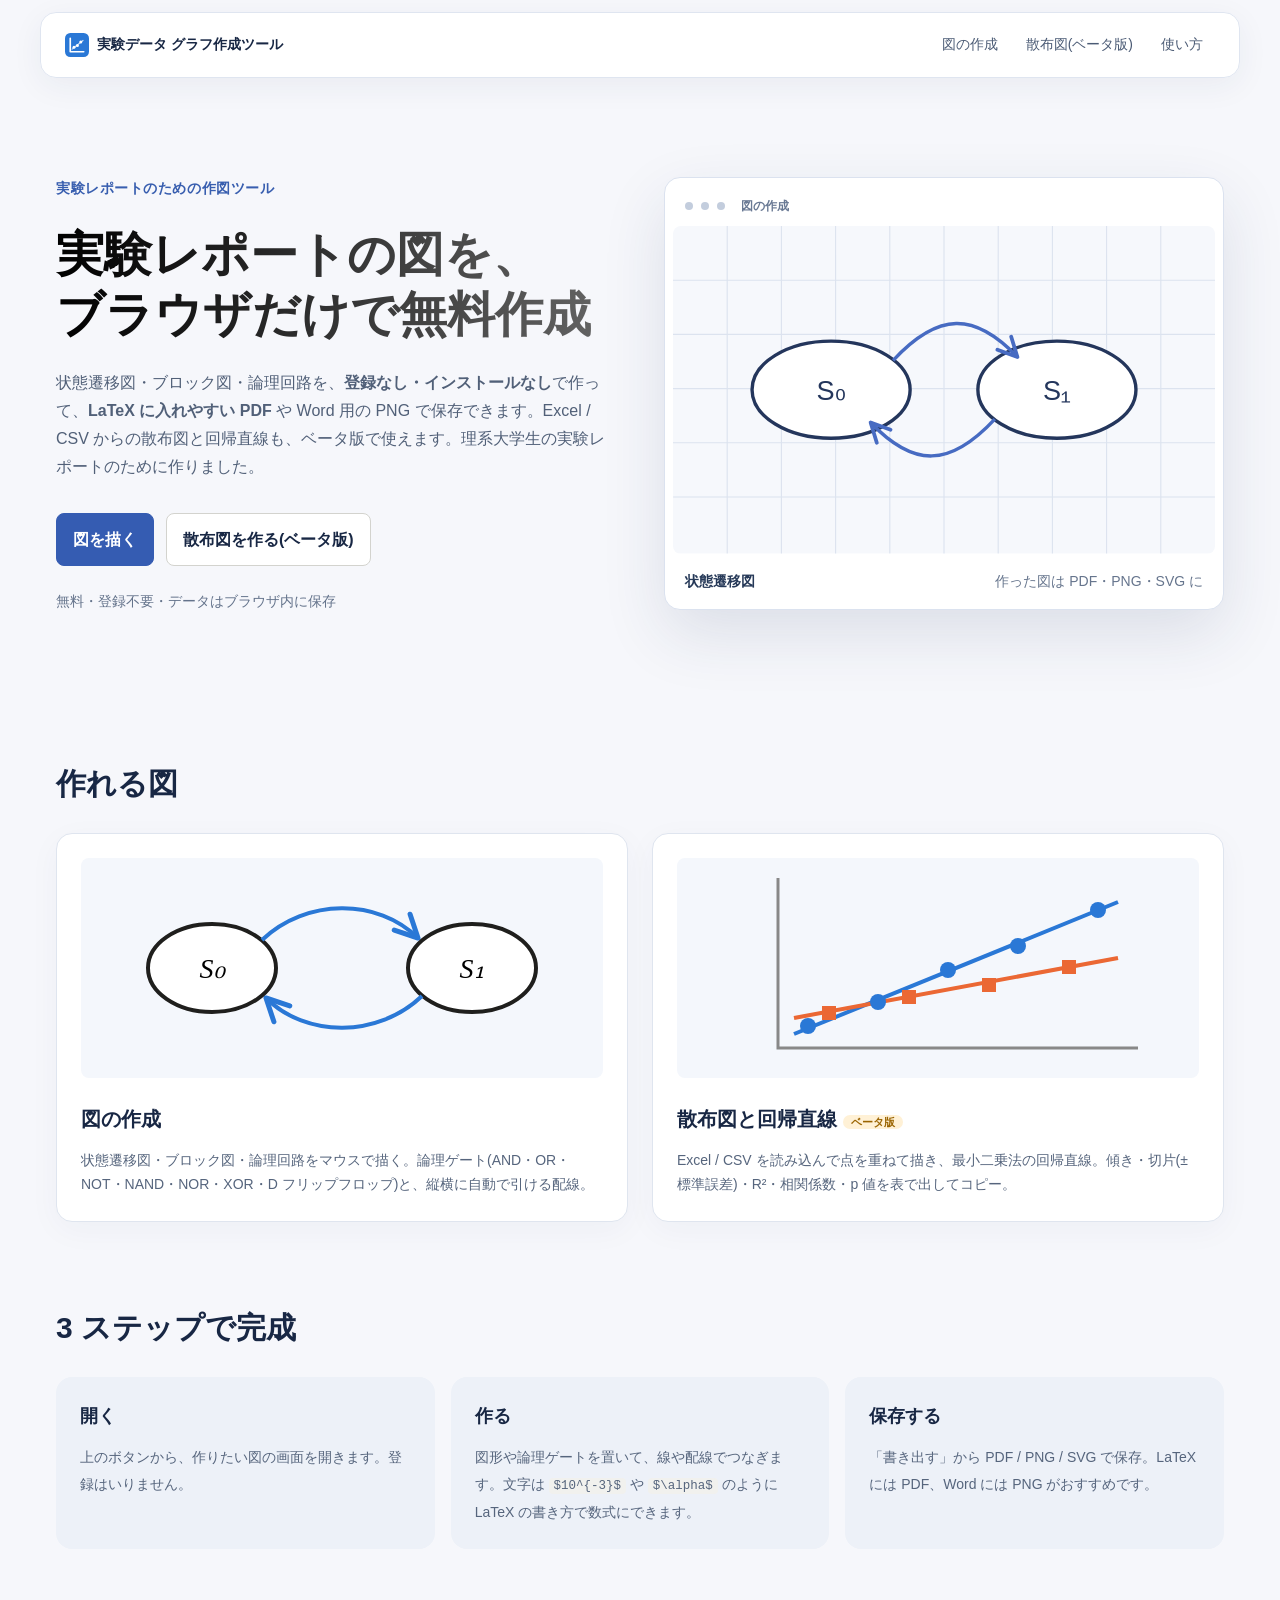
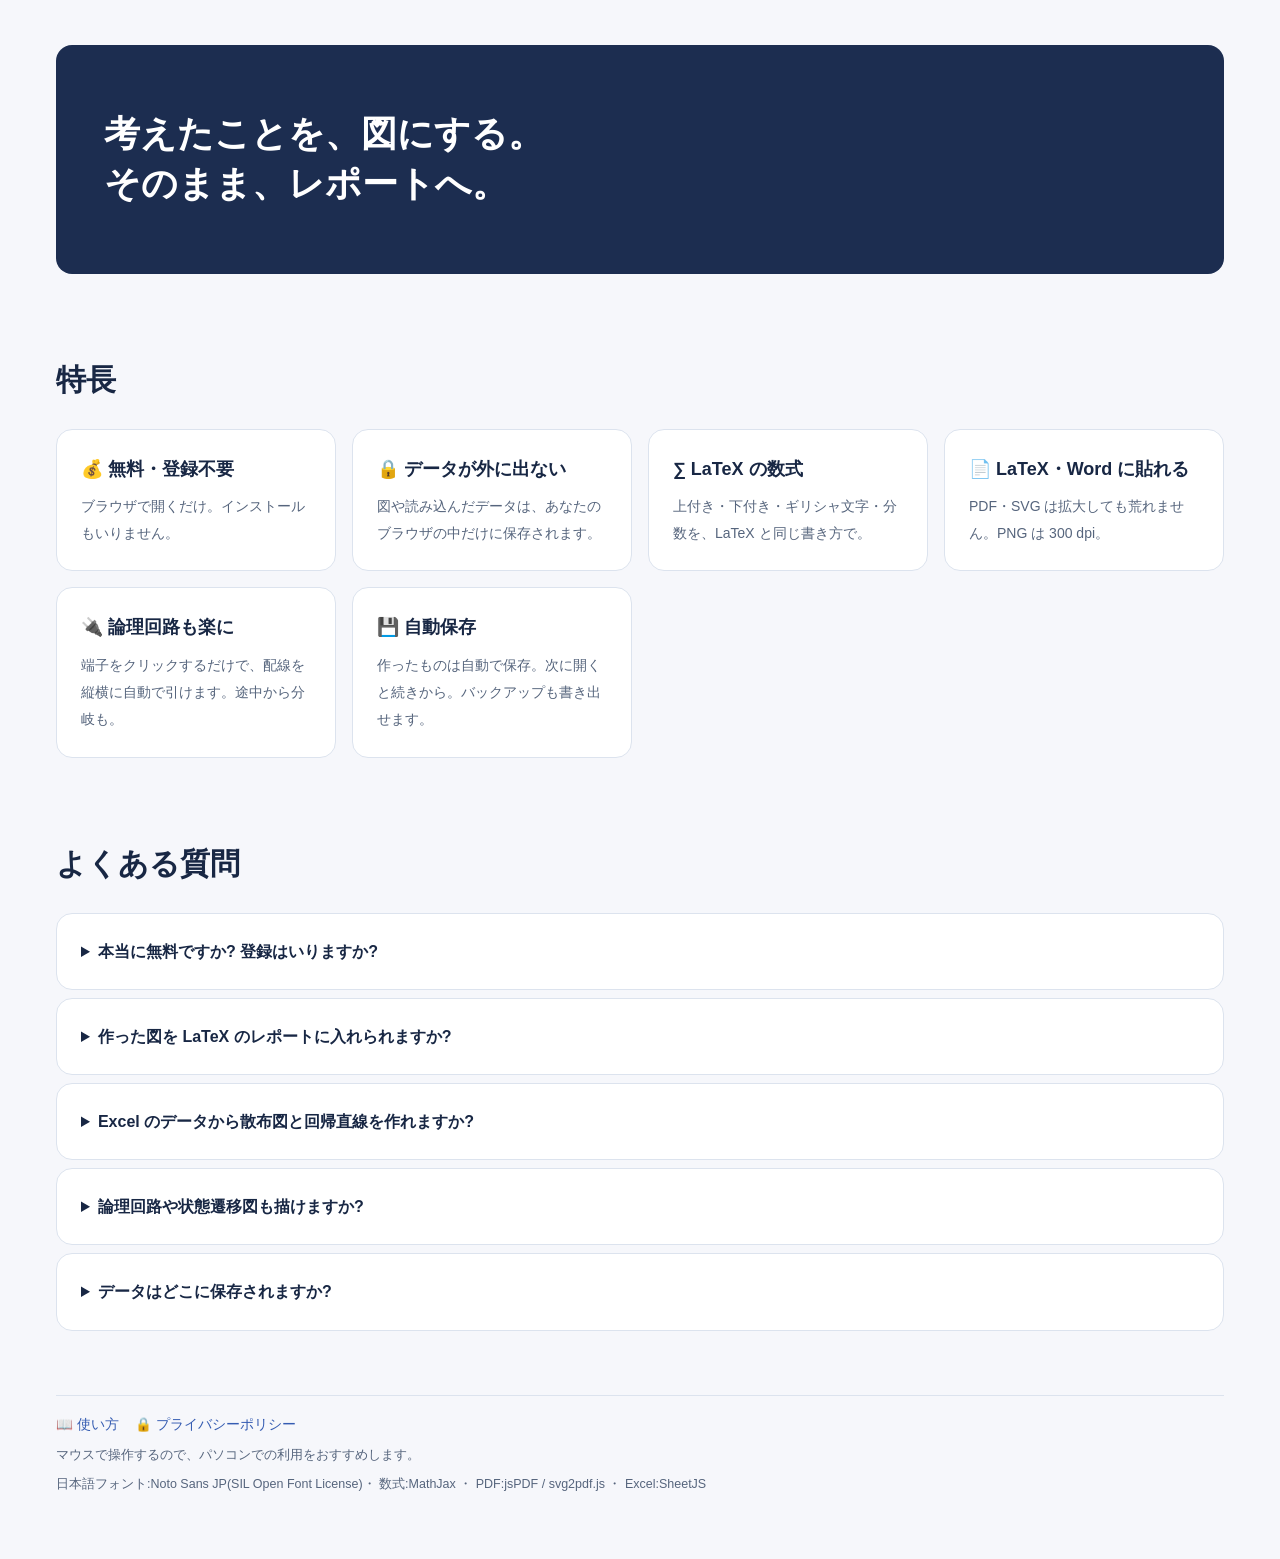
==== commit 0ce3543d: "作図と散布図の画面を見直す" ====
--- a/index.html
+++ b/index.html
@@ -40,11 +40,18 @@
 </header>
 <main class="wide">
   <section class="hero">
+    <div class="hero-copy"><p class="eyebrow">実験レポートのための作図ツール</p>
     <h1>実験レポートの図を、<br>ブラウザだけで無料作成</h1>
     <p class="lead">状態遷移図・ブロック図・論理回路を、<b>登録なし・インストールなし</b>で作って、<b>LaTeX に入れやすい PDF</b> や Word 用の PNG で保存できます。Excel / CSV からの散布図と回帰直線も、ベータ版で使えます。理系大学生の実験レポートのために作りました。</p>
     <div class="cta">
       <a class="btn-big primary" href="diagram.html">図を描く</a>
       <a class="btn-big" href="scatter.html">散布図を作る(ベータ版)</a>
+    </div>
+    <p class="hero-trust">無料・登録不要・データはブラウザ内に保存</p></div>
+    <div class="hero-visual" aria-hidden="true">
+      <div class="visual-bar"><span></span><span></span><span></span><b>図の作成</b></div>
+      <svg viewBox="0 0 480 290"><defs><marker id="hero-arrow" viewBox="0 0 10 10" refX="9" refY="5" markerWidth="7" markerHeight="7" orient="auto"><path d="M1 1 9 5 1 9" fill="none" stroke="#476bc2" stroke-width="1.6" stroke-linecap="round" stroke-linejoin="round"/></marker></defs><rect x="0" y="0" width="480" height="290" fill="#f6f8fc"/><g stroke="#dce3ef" stroke-width="1"><path d="M0 48H480 M0 96H480 M0 144H480 M0 192H480 M0 240H480"/><path d="M48 0V290 M96 0V290 M144 0V290 M192 0V290 M240 0V290 M288 0V290 M336 0V290 M384 0V290 M432 0V290"/></g><g fill="white" stroke="#24365c" stroke-width="3"><ellipse cx="140" cy="145" rx="70" ry="43"/><ellipse cx="340" cy="145" rx="70" ry="43"/></g><g fill="none" stroke="#476bc2" stroke-width="3" marker-end="url(#hero-arrow)"><path d="M195 119 C235 76 267 76 305 116"/><path d="M285 171 C245 214 213 214 175 174"/></g><g fill="#24365c" font-size="24" text-anchor="middle"><text x="140" y="154">S₀</text><text x="340" y="154">S₁</text></g></svg>
+      <div class="visual-caption"><b>状態遷移図</b><span>作った図は PDF・PNG・SVG に</span></div>
     </div>
   </section>
 
@@ -68,6 +75,8 @@
     <li><b>作る</b><span>図形や論理ゲートを置いて、線や配線でつなぎます。文字は <code>$10^{-3}$</code> や <code>$\alpha$</code> のように LaTeX の書き方で数式にできます。</span></li>
     <li><b>保存する</b><span>「書き出す」から PDF / PNG / SVG で保存。LaTeX には PDF、Word には PNG がおすすめです。</span></li>
   </ol>
+
+  <section class="statement"><p>考えたことを、図にする。<br>そのまま、レポートへ。</p></section>
 
   <h2 class="sec-title">特長</h2>
   <div class="features">
--- a/css/common.css
+++ b/css/common.css
@@ -1,5 +1,6 @@
 /* どのページでも使う見た目 */
 :root {
+  --workspace-bg: #eef2f8; --nav-text: #d7e2f7; --nav-soft: rgba(255,255,255,.1); --nav-hover: rgba(255,255,255,.12);
   --accent: #315fa9; --accent-hover: #244d8f; --accent-soft: #eaf1fc;
   --line: #dce2e8; --muted: #536273; --bg: #f5f7f9; --ink: #1c2b3a;
   --danger: #b43e3e; --surface: #fff; --surface-soft: #eef3f8;
@@ -97,6 +98,64 @@
   --size-10-5px: 10.5px;
   --size-9-5px: 9.5px;
   --size-40px: 40px;
+
+  /* 新しい画面で使う色と寸法 */
+  --ui-color-hex-fff: #fff;
+  --ui-color-hex-dce3ee: #dce3ee;
+  --ui-color-hex-243755: #243755;
+  --ui-color-hex-edf1f8: #edf1f8;
+  --ui-color-hex-284b98: #284b98;
+  --ui-color-rgba-28-45-80-1: rgba(28,45,80,.1);
+  --ui-color-hex-ccd6e5: #ccd6e5;
+  --ui-color-hex-355cb2: #355cb2;
+  --ui-color-rgba-24-39-68-16: rgba(24,39,68,.16);
+  --ui-color-hex-f5f7fb: #f5f7fb;
+  --ui-color-hex-e9eef7: #e9eef7;
+  --ui-color-hex-65748d: #65748d;
+  --ui-color-hex-274f9e: #274f9e;
+  --ui-color-rgba-30-50-90-1: rgba(30,50,90,.1);
+  --ui-color-hex-eef2f8: #eef2f8;
+  --ui-color-hex-f6f8fc: #f6f8fc;
+  --ui-color-hex-d6dfed: #d6dfed;
+  --ui-color-rgba-30-50-90-05: rgba(30,50,90,.05);
+  --ui-color-hex-b9c9e2: #b9c9e2;
+  --ui-color-hex-f6f7fb: #f6f7fb;
+  --ui-color-hex-182744: #182744;
+  --ui-color-hex-dfe5f0: #dfe5f0;
+  --ui-color-rgba-30-50-90-06: rgba(30,50,90,.06);
+  --ui-color-hex-4b5b75: #4b5b75;
+  --ui-color-hex-e9eef9: #e9eef9;
+  --ui-color-hex-243d75: #243d75;
+  --ui-color-hex-385eaf: #385eaf;
+  --ui-color-hex-000: #000;
+  --ui-color-hex-666: #666;
+  --ui-color-hex-516078: #516078;
+  --ui-color-hex-64738b: #64738b;
+  --ui-color-hex-dbe2ef: #dbe2ef;
+  --ui-color-rgba-30-50-90-12: rgba(30,50,90,.12);
+  --ui-color-hex-697994: #697994;
+  --ui-color-hex-c3cddd: #c3cddd;
+  --ui-color-hex-66758d: #66758d;
+  --ui-color-hex-263958: #263958;
+  --ui-color-hex-27488f: #27488f;
+  --ui-color-hex-dfe5ef: #dfe5ef;
+  --ui-color-rgba-30-50-90-04: rgba(30,50,90,.04);
+  --ui-color-hex-f4f7fc: #f4f7fc;
+  --ui-color-hex-1c2d50: #1c2d50;
+  --ui-size-8px: 8px;
+  --ui-size-16px: 16px;
+  --ui-size-4px: 4px;
+  --ui-size-12px: 12px;
+  --ui-size-24px: 24px;
+  --ui-size-64px: 64px;
+  --ui-size-32px: 32px;
+  --ui-size-14px: 14px;
+  --ui-size-48px: 48px;
+  --ui-size-30px: 30px;
+  --ui-size-80px: 80px;
+  --ui-size-20px: 20px;
+  --ui-size-96px: 96px;
+  --ui-size-36px: 36px;
 }
 * { box-sizing: border-box; }
 html, body { height: 100%; }
@@ -226,3 +285,28 @@
 @media (prefers-reduced-motion: reduce) { *, *::before, *::after { scroll-behavior: auto !important; transition-duration: .01ms !important; animation-duration: .01ms !important; } }
 
 #d_pick { min-width: 130px; }
+/* 作業画面に共通する見た目 */
+:root { --accent: #355cb2; --accent-hover: #27488f; --accent-soft: #e9effc; --ink: #182744; --muted: #56657d; --line: #dce3ee; --bg: #f2f5fa; }
+#bar { min-height: 56px; padding: var(--ui-size-8px) var(--ui-size-16px); background: var(--ui-color-hex-fff); border-bottom: 1px solid var(--ui-color-hex-dce3ee); }
+#bar .brand { color: var(--ui-color-hex-243755); }
+#bar .apps { background: var(--ui-color-hex-edf1f8); border-radius: var(--ui-size-8px); padding: var(--ui-size-4px); }
+#bar .apps a { padding: var(--ui-size-8px) var(--ui-size-12px); }
+#bar .apps a.on { color: var(--ui-color-hex-284b98); box-shadow: 0 2px 8px var(--ui-color-rgba-28-45-80-1); }
+.btn { border-color: var(--ui-color-hex-ccd6e5); border-radius: var(--ui-size-8px); }
+.btn.primary { background: var(--ui-color-hex-355cb2); border-color: var(--ui-color-hex-355cb2); }
+.pop, dialog { border-color: var(--ui-color-hex-dce3ee); box-shadow: 0 16px 48px var(--ui-color-rgba-24-39-68-16); }
+/* ファイル操作とページ移動を別の行にまとめる */
+#bar { display: flex; flex-direction: column; align-items: stretch; gap: 0; padding: 0; background: var(--surface); }
+.bar-navigation, .bar-document { display: flex; align-items: center; gap: var(--space-2); padding: var(--space-2) var(--space-4); min-width: 0; }
+.bar-navigation { background: var(--ink); color: var(--surface); }
+#bar .bar-navigation .brand { color: var(--surface); margin-right: var(--space-3); }
+#bar .bar-navigation .brand:hover { background: var(--nav-hover); }
+#bar .bar-navigation .apps { background: var(--nav-soft); }
+#bar .bar-navigation .apps a { color: var(--nav-text); padding: var(--space-2) var(--space-3); }
+#bar .bar-navigation .apps a.on { background: var(--surface); color: var(--accent); }
+#bar .bar-navigation .apps a:hover:not(.on) { color: var(--surface); background: var(--nav-hover); }
+.bar-document { flex-wrap: wrap; border-bottom: 1px solid var(--line); }
+#bar .doc { margin-left: 0; }
+#bar .bar-document .sp { min-width: 0; }
+@media (max-width: 1100px) { #bar .bar-navigation .brand span { display: inline; } }
+@media (max-width: 700px) { .bar-navigation, .bar-document { padding: var(--space-2); } #bar .bar-navigation .brand span { display: none; } }
--- a/css/page.css
+++ b/css/page.css
@@ -121,3 +121,48 @@
 .site-foot { margin-top: var(--space-8); }
 a.card, .tool-card, .btn-big { transition: color .3s var(--motion), background-color .3s var(--motion), border-color .3s var(--motion), box-shadow .3s var(--motion); }
 @media (max-width: 600px) { article { padding: var(--space-5) var(--space-4); } .hero h1 { font-size: var(--size-30px); } header.site { padding: var(--space-3) var(--space-4); } }
+
+/* 作り直した読み物ページ */
+body { background: var(--ui-color-hex-f6f7fb); color: var(--ui-color-hex-182744); }
+header.site { position: sticky; top: 12px; max-width: 1200px; margin: var(--ui-size-12px) auto 0; padding: var(--ui-size-12px) var(--ui-size-24px); border: 1px solid var(--ui-color-hex-dfe5f0); border-radius: var(--ui-size-16px); box-shadow: 0 8px 32px var(--ui-color-rgba-30-50-90-06); }
+header.site .brand { font-size: var(--ui-size-14px); }
+header.site nav a { font-size: var(--ui-size-14px); color: var(--ui-color-hex-4b5b75); }
+header.site nav a: hover { background: var(--ui-color-hex-e9eef9); color: var(--ui-color-hex-243d75); }
+main.wide { max-width: 1200px; padding-top: var(--ui-size-64px); }
+.hero { display: grid; grid-template-columns: minmax(0,1fr) minmax(0,1fr); gap: var(--ui-size-48px); align-items: center; padding: var(--ui-size-32px) 0 var(--ui-size-64px); }
+.hero .eyebrow { display: inline-block; color: var(--ui-color-hex-385eaf); font-size: var(--ui-size-14px); font-weight: 600; letter-spacing: .04em; margin: 0 0 var(--ui-size-24px); }
+.hero h1 { font-size: var(--ui-size-48px); line-height: 1.25; letter-spacing: 0; margin-bottom: var(--ui-size-24px); background: linear-gradient(90deg,var(--ui-color-hex-000),var(--ui-color-hex-666)); color: transparent; background-clip: text; }
+.hero .lead { font-size: var(--ui-size-16px); line-height: 1.75; color: var(--ui-color-hex-516078); }
+.hero .cta { margin-top: var(--ui-size-32px); }
+.hero-trust { color: var(--ui-color-hex-64738b); font-size: var(--ui-size-14px); margin: var(--ui-size-24px) 0 0; }
+.hero-visual { border: 1px solid var(--ui-color-hex-dbe2ef); border-radius: var(--ui-size-16px); background: var(--ui-color-hex-fff); padding: var(--ui-size-8px); box-shadow: 0 24px 64px var(--ui-color-rgba-30-50-90-12); overflow: hidden; }
+.visual-bar { display: flex; align-items: center; gap: var(--ui-size-8px); height: 40px; padding: 0 var(--ui-size-12px); color: var(--ui-color-hex-697994); font-size: var(--ui-size-12px); }
+.visual-bar span { width: 8px; height: 8px; border-radius: 50%; background: var(--ui-color-hex-c3cddd); }
+.visual-bar b { margin-left: var(--ui-size-8px); font-weight: 600; }
+.hero-visual svg { width: 100%; display: block; border-radius: var(--ui-size-8px); }
+.visual-caption { display: flex; align-items: center; justify-content: space-between; gap: var(--ui-size-12px); padding: var(--ui-size-16px) var(--ui-size-12px) var(--ui-size-8px); font-size: var(--ui-size-14px); color: var(--ui-color-hex-66758d); }
+.visual-caption b { color: var(--ui-color-hex-263958); }
+.btn-big { border-radius: var(--ui-size-8px); padding: var(--ui-size-12px) var(--ui-size-16px); min-height: 48px; }
+.btn-big.primary { background: var(--ui-color-hex-355cb2); border-color: var(--ui-color-hex-355cb2); }
+.btn-big.primary: hover { background: var(--ui-color-hex-27488f); }
+.sec-title { font-size: var(--ui-size-30px); margin: var(--ui-size-80px) 0 var(--ui-size-24px); }
+.tools { gap: var(--ui-size-24px); }
+.tool-card { padding: var(--ui-size-24px); border-color: var(--ui-color-hex-dfe5ef); box-shadow: 0 8px 32px var(--ui-color-rgba-30-50-90-04); }
+.tool-card svg { height: 220px; object-fit: contain; background: var(--ui-color-hex-f4f7fc); margin-bottom: var(--ui-size-24px); }
+.tool-card h3 { font-size: var(--ui-size-20px); margin-bottom: var(--ui-size-12px); }
+.tool-card p { font-size: var(--ui-size-14px); line-height: 1.75; }
+.steps { gap: var(--ui-size-16px); }
+.steps li { border: none; background: var(--ui-color-hex-edf1f8); padding: var(--ui-size-24px); }
+.steps li b { margin-bottom: var(--ui-size-12px); }
+.steps li b: :before { background: var(--ui-color-hex-355cb2); width: 32px; height: 32px; }
+.statement { margin: var(--ui-size-96px) 0 0; padding: var(--ui-size-64px) var(--ui-size-48px); border-radius: var(--ui-size-16px); background: var(--ui-color-hex-1c2d50); color: var(--ui-color-hex-fff); }
+.statement p { font-size: var(--ui-size-36px); line-height: 1.4; font-weight: 600; margin: 0; }
+.features { gap: var(--ui-size-16px); }
+.features div { padding: var(--ui-size-24px); }
+.features b { margin-bottom: var(--ui-size-8px); }
+.faq details { padding: 0 var(--ui-size-24px); }
+.faq summary { padding: var(--ui-size-24px) 0; }
+.faq details p { padding-bottom: var(--ui-size-12px); line-height: 1.75; }
+article { border-color: var(--ui-color-hex-dfe5ef); box-shadow: 0 12px 40px var(--ui-color-rgba-30-50-90-05); }
+@media (max-width: 900px) { header.site { margin: var(--ui-size-8px); } .hero { grid-template-columns: 1fr; gap: var(--ui-size-32px); } .hero-visual { max-width: 600px; } }
+@media (max-width: 600px) { main.wide { padding-top: var(--ui-size-32px); } .hero { padding: var(--ui-size-24px) 0 var(--ui-size-32px); } .hero h1 { font-size: var(--ui-size-30px); } .sec-title { font-size: var(--ui-size-24px); margin-top: var(--ui-size-64px); } .statement { padding: var(--ui-size-32px) var(--ui-size-24px); } .statement p { font-size: var(--ui-size-24px); } .tool-card svg { height: auto; } .visual-caption { flex-wrap: wrap; } }
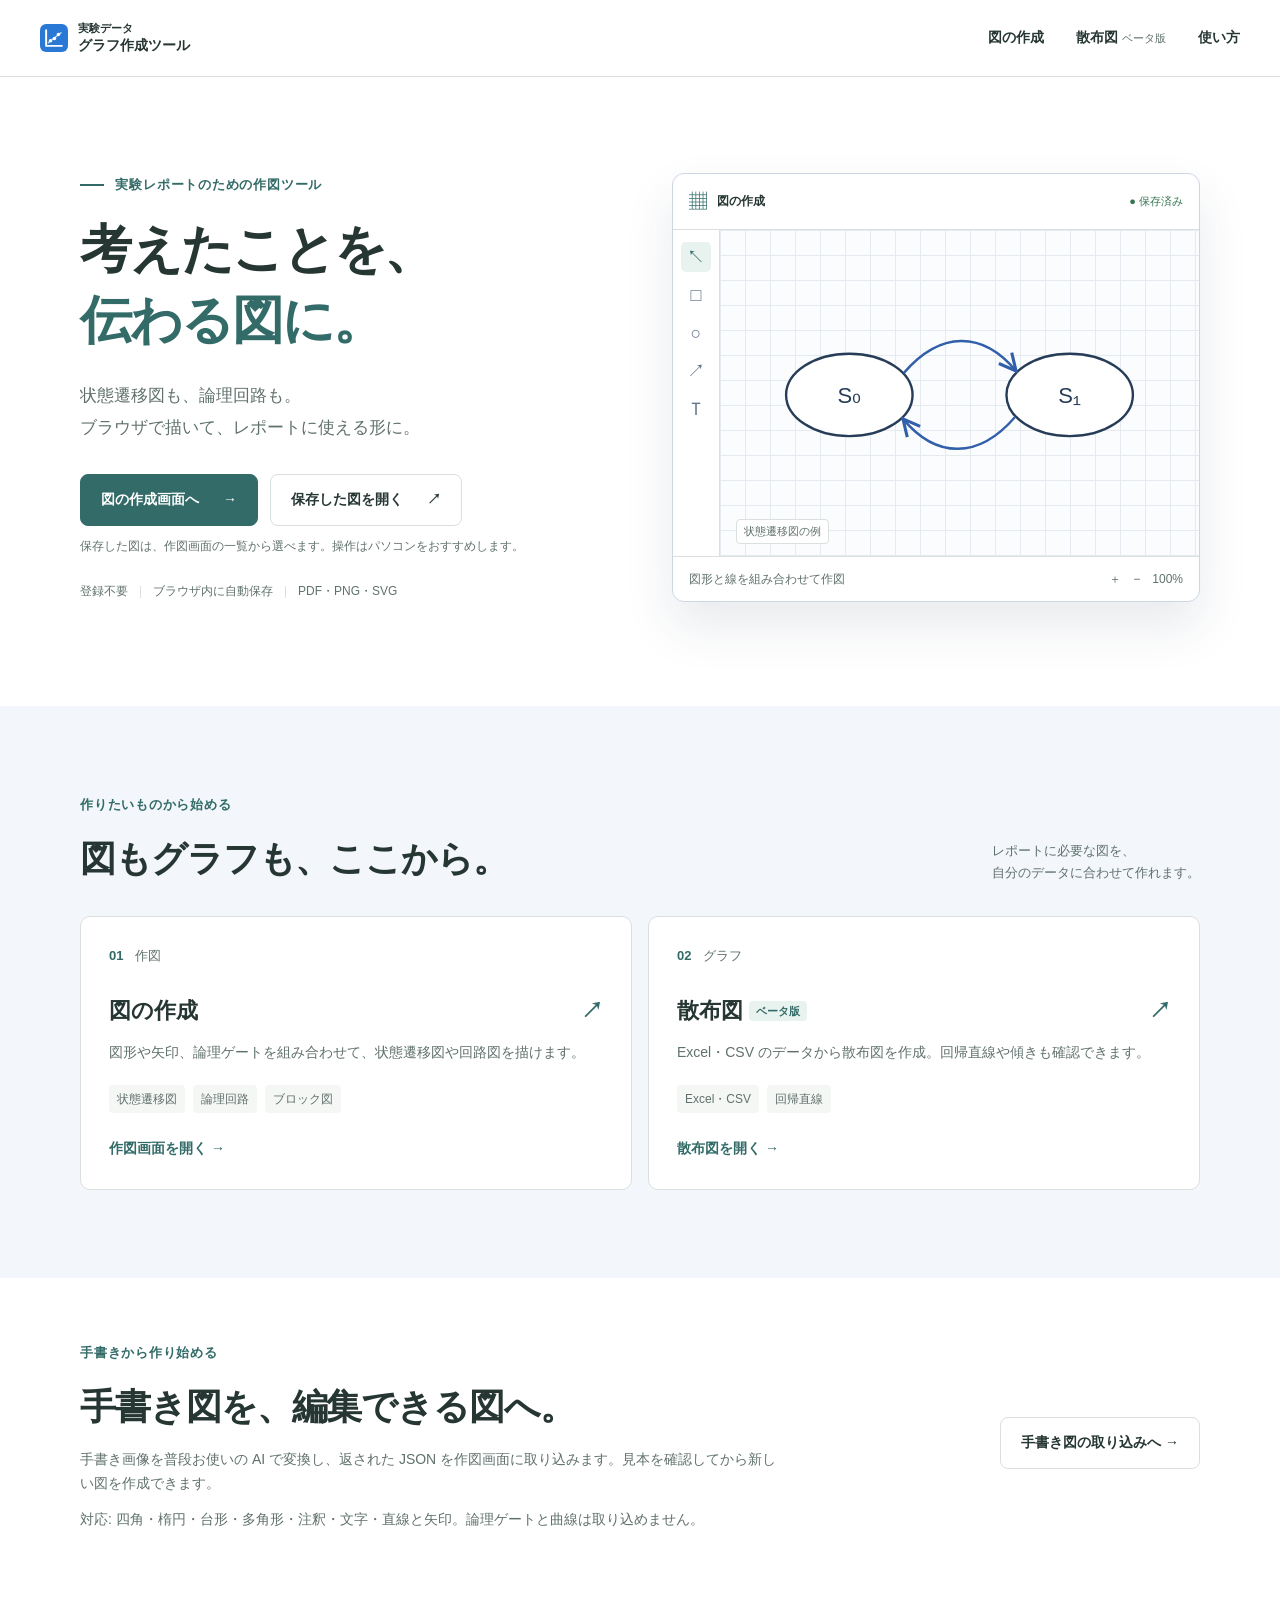
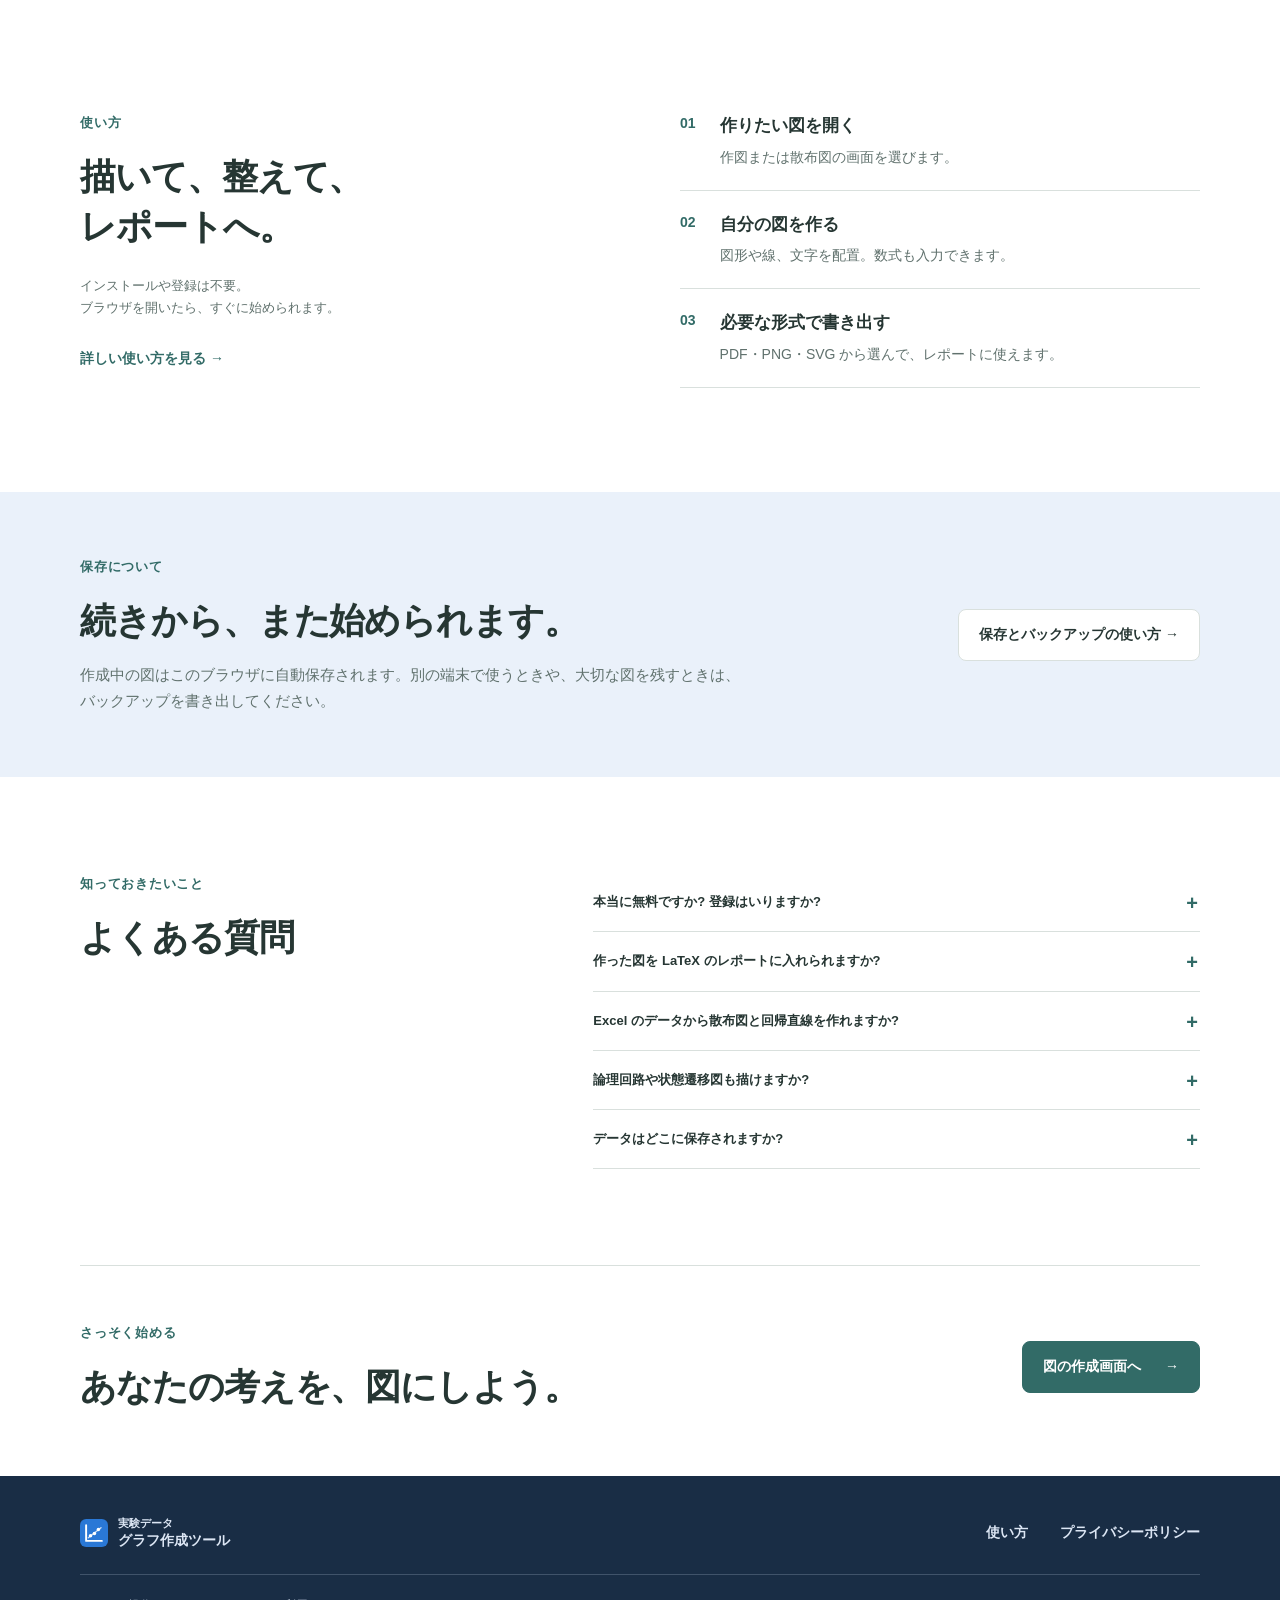
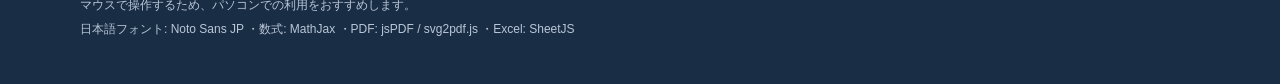
==== commit bbcf5d08: "トップページ刷新と手書き図の取り込みを追加" ====
--- a/index.html
+++ b/index.html
@@ -16,7 +16,7 @@
 <meta name="twitter:card" content="summary">
 <link rel="icon" href="favicon.svg" type="image/svg+xml">
 <link rel="stylesheet" href="css/common.css">
-<link rel="stylesheet" href="css/page.css">
+<link rel="stylesheet" href="css/home.css">
 <script type="application/ld+json">
 {
   "@context": "https://schema.org",
@@ -34,61 +34,40 @@
 </script>
 </head>
 <body>
-<header class="site">
-  <a class="brand" href="./"><img src="favicon.svg" alt="" width="24" height="24">実験データ グラフ作成ツール</a>
-  <nav><a href="diagram.html">図の作成</a><a href="scatter.html">散布図(ベータ版)</a><a href="help.html">使い方</a></nav>
+<header class="home-header">
+  <div class="header-inner">
+    <a class="home-brand" href="./"><img src="favicon.svg" alt="" width="28" height="28"><span>実験データ<br><b>グラフ作成ツール</b></span></a>
+    <nav aria-label="メインメニュー"><a href="diagram.html">図の作成</a><a href="scatter.html">散布図 <small>ベータ版</small></a><a href="help.html">使い方</a></nav>
+  </div>
 </header>
-<main class="wide">
-  <section class="hero">
-    <div class="hero-copy"><p class="eyebrow">実験レポートのための作図ツール</p>
-    <h1>実験レポートの図を、<br>ブラウザだけで無料作成</h1>
-    <p class="lead">状態遷移図・ブロック図・論理回路を、<b>登録なし・インストールなし</b>で作って、<b>LaTeX に入れやすい PDF</b> や Word 用の PNG で保存できます。Excel / CSV からの散布図と回帰直線も、ベータ版で使えます。理系大学生の実験レポートのために作りました。</p>
-    <div class="cta">
-      <a class="btn-big primary" href="diagram.html">図を描く</a>
-      <a class="btn-big" href="scatter.html">散布図を作る(ベータ版)</a>
+<main>
+  <section class="home-hero wrap">
+    <div class="hero-copy">
+      <p class="eyebrow"><span></span> 実験レポートのための作図ツール</p>
+      <h1>考えたことを、<br><em>伝わる図に。</em></h1>
+      <p class="hero-lead">状態遷移図も、論理回路も。<br>ブラウザで描いて、レポートに使える形に。</p>
+      <div class="hero-actions"><a class="action primary" href="diagram.html">図の作成画面へ <span aria-hidden="true">→</span></a><a class="action secondary" href="diagram.html">保存した図を開く <span aria-hidden="true">↗</span></a></div>
+      <p class="action-note">保存した図は、作図画面の一覧から選べます。操作はパソコンをおすすめします。</p>
+      <div class="hero-facts"><span>登録不要</span><span>ブラウザ内に自動保存</span><span>PDF・PNG・SVG</span></div>
     </div>
-    <p class="hero-trust">無料・登録不要・データはブラウザ内に保存</p></div>
-    <div class="hero-visual" aria-hidden="true">
-      <div class="visual-bar"><span></span><span></span><span></span><b>図の作成</b></div>
-      <svg viewBox="0 0 480 290"><defs><marker id="hero-arrow" viewBox="0 0 10 10" refX="9" refY="5" markerWidth="7" markerHeight="7" orient="auto"><path d="M1 1 9 5 1 9" fill="none" stroke="#476bc2" stroke-width="1.6" stroke-linecap="round" stroke-linejoin="round"/></marker></defs><rect x="0" y="0" width="480" height="290" fill="#f6f8fc"/><g stroke="#dce3ef" stroke-width="1"><path d="M0 48H480 M0 96H480 M0 144H480 M0 192H480 M0 240H480"/><path d="M48 0V290 M96 0V290 M144 0V290 M192 0V290 M240 0V290 M288 0V290 M336 0V290 M384 0V290 M432 0V290"/></g><g fill="white" stroke="#24365c" stroke-width="3"><ellipse cx="140" cy="145" rx="70" ry="43"/><ellipse cx="340" cy="145" rx="70" ry="43"/></g><g fill="none" stroke="#476bc2" stroke-width="3" marker-end="url(#hero-arrow)"><path d="M195 119 C235 76 267 76 305 116"/><path d="M285 171 C245 214 213 214 175 174"/></g><g fill="#24365c" font-size="24" text-anchor="middle"><text x="140" y="154">S₀</text><text x="340" y="154">S₁</text></g></svg>
-      <div class="visual-caption"><b>状態遷移図</b><span>作った図は PDF・PNG・SVG に</span></div>
+    <div class="preview" aria-label="作図画面のイメージ">
+      <div class="preview-head"><span class="preview-icon">▦</span><b>図の作成</b><span class="preview-save">● 保存済み</span></div>
+      <div class="preview-body"><div class="preview-tools" aria-hidden="true"><span class="selected">↖</span><span>□</span><span>○</span><span>↗</span><span>Ｔ</span></div>
+        <div class="preview-canvas"><svg viewBox="0 0 500 320" role="img" aria-label="状態遷移図の例"><defs><marker id="arrow" markerWidth="9" markerHeight="9" refX="8" refY="4.5" orient="auto"><path d="M1 1 L8 4.5 L1 8" fill="none" stroke="#315fa9" stroke-width="1.3"/></marker></defs><g fill="#fff" stroke="#263c57" stroke-width="2.5"><ellipse cx="135" cy="162" rx="66" ry="43"/><ellipse cx="365" cy="162" rx="66" ry="43"/></g><g fill="none" stroke="#315fa9" stroke-width="2.5" marker-end="url(#arrow)"><path d="M192 139 C230 95 274 95 309 137"/><path d="M308 185 C270 229 226 229 191 187"/></g><g fill="#263c57" font-family="sans-serif" text-anchor="middle" font-size="23"><text x="135" y="170">S₀</text><text x="365" y="170">S₁</text></g></svg><span class="canvas-label">状態遷移図の例</span></div></div>
+      <div class="preview-footer"><span>図形と線を組み合わせて作図</span><span>＋　−　100%</span></div>
     </div>
   </section>
-
-  <h2 class="sec-title">作れる図</h2>
-  <div class="tools">
-    <a class="tool-card" href="diagram.html">
-      <svg viewBox="0 0 220 110" aria-hidden="true"><defs><marker id="ah" viewBox="0 0 10 10" refX="9" refY="5" markerWidth="7" markerHeight="7" orient="auto"><path d="M1 1 9 5 1 9" fill="none" stroke="#2a78d6" stroke-width="1.8" stroke-linecap="round" stroke-linejoin="round"/></marker></defs><g fill="#fff" stroke="#1f1f1d" stroke-width="2"><ellipse cx="45" cy="55" rx="32" ry="22"/><ellipse cx="175" cy="55" rx="32" ry="22"/></g><g fill="none" stroke="#2a78d6" stroke-width="2" marker-end="url(#ah)"><path d="M70 41 C 92 20 128 20 148 40"/><path d="M150 69 C 128 90 92 90 72 70"/></g><text x="45" y="60" font-size="14" text-anchor="middle" font-family="serif" font-style="italic">S₀</text><text x="175" y="60" font-size="14" text-anchor="middle" font-family="serif" font-style="italic">S₁</text></svg>
-      <h3>図の作成</h3>
-      <p>状態遷移図・ブロック図・論理回路をマウスで描く。論理ゲート(AND・OR・NOT・NAND・NOR・XOR・D フリップフロップ)と、縦横に自動で引ける配線。</p>
-    </a>
-    <a class="tool-card" href="scatter.html">
-      <svg viewBox="0 0 220 110" aria-hidden="true"><path d="M30 10 V95 H210" fill="none" stroke="#888" stroke-width="1.5"/><path d="M38 88 L200 22" stroke="#2a78d6" stroke-width="2"/><path d="M38 80 L200 50" stroke="#eb6834" stroke-width="2"/><g fill="#2a78d6"><circle cx="45" cy="84" r="4"/><circle cx="80" cy="72" r="4"/><circle cx="115" cy="56" r="4"/><circle cx="150" cy="44" r="4"/><circle cx="190" cy="26" r="4"/></g><g fill="#eb6834"><rect x="52" y="74" width="7" height="7"/><rect x="92" y="66" width="7" height="7"/><rect x="132" y="60" width="7" height="7"/><rect x="172" y="51" width="7" height="7"/></g></svg>
-      <h3>散布図と回帰直線 <span class="tag beta">ベータ版</span></h3>
-      <p>Excel / CSV を読み込んで点を重ねて描き、最小二乗法の回帰直線。傾き・切片(± 標準誤差)・R²・相関係数・p 値を表で出してコピー。</p>
-    </a>
-  </div>
-
-  <h2 class="sec-title">3 ステップで完成</h2>
-  <ol class="steps">
-    <li><b>開く</b><span>上のボタンから、作りたい図の画面を開きます。登録はいりません。</span></li>
-    <li><b>作る</b><span>図形や論理ゲートを置いて、線や配線でつなぎます。文字は <code>$10^{-3}$</code> や <code>$\alpha$</code> のように LaTeX の書き方で数式にできます。</span></li>
-    <li><b>保存する</b><span>「書き出す」から PDF / PNG / SVG で保存。LaTeX には PDF、Word には PNG がおすすめです。</span></li>
-  </ol>
-
-  <section class="statement"><p>考えたことを、図にする。<br>そのまま、レポートへ。</p></section>
-
-  <h2 class="sec-title">特長</h2>
-  <div class="features">
-    <div><b>💰 無料・登録不要</b><span>ブラウザで開くだけ。インストールもいりません。</span></div>
-    <div><b>🔒 データが外に出ない</b><span>図や読み込んだデータは、あなたのブラウザの中だけに保存されます。</span></div>
-    <div><b>∑ LaTeX の数式</b><span>上付き・下付き・ギリシャ文字・分数を、LaTeX と同じ書き方で。</span></div>
-    <div><b>📄 LaTeX・Word に貼れる</b><span>PDF・SVG は拡大しても荒れません。PNG は 300 dpi。</span></div>
-    <div><b>🔌 論理回路も楽に</b><span>端子をクリックするだけで、配線を縦横に自動で引けます。途中から分岐も。</span></div>
-    <div><b>💾 自動保存</b><span>作ったものは自動で保存。次に開くと続きから。バックアップも書き出せます。</span></div>
-  </div>
-
-  <h2 class="sec-title">よくある質問</h2>
+  <section class="tools-section" aria-labelledby="tools-title"><div class="wrap">
+    <div class="section-head"><div><p class="eyebrow">作りたいものから始める</p><h2 id="tools-title">図もグラフも、ここから。</h2></div><p>レポートに必要な図を、<br>自分のデータに合わせて作れます。</p></div>
+    <div class="tool-grid">
+      <a class="tool-card" href="diagram.html"><div class="tool-number">01 <span>作図</span></div><h3>図の作成 <span aria-hidden="true">↗</span></h3><p>図形や矢印、論理ゲートを組み合わせて、状態遷移図や回路図を描けます。</p><div class="tool-tags"><span>状態遷移図</span><span>論理回路</span><span>ブロック図</span></div><b class="tool-link">作図画面を開く →</b></a>
+      <a class="tool-card" href="scatter.html"><div class="tool-number">02 <span>グラフ</span></div><h3>散布図 <small>ベータ版</small> <span aria-hidden="true">↗</span></h3><p>Excel・CSV のデータから散布図を作成。回帰直線や傾きも確認できます。</p><div class="tool-tags"><span>Excel・CSV</span><span>回帰直線</span></div><b class="tool-link">散布図を開く →</b></a>
+    </div>
+  </div></section>
+  <section class="sketch-intro wrap" aria-labelledby="sketch-intro-title"><div><p class="eyebrow">手書きから作り始める</p><h2 id="sketch-intro-title">手書き図を、編集できる図へ。</h2><p>手書き画像を普段お使いの AI で変換し、返された JSON を作図画面に取り込みます。見本を確認してから新しい図を作成できます。</p><p class="sketch-intro-note">対応: 四角・楕円・台形・多角形・注釈・文字・直線と矢印。論理ゲートと曲線は取り込めません。</p></div><a class="action secondary" href="diagram.html#sketch-import">手書き図の取り込みへ →</a></section>
+  <section class="workflow wrap" aria-labelledby="workflow-title"><div class="workflow-intro"><p class="eyebrow">使い方</p><h2 id="workflow-title">描いて、整えて、<br>レポートへ。</h2><p>インストールや登録は不要。<br>ブラウザを開いたら、すぐに始められます。</p><a class="text-link" href="help.html">詳しい使い方を見る →</a></div><ol class="workflow-list"><li><span>01</span><div><h3>作りたい図を開く</h3><p>作図または散布図の画面を選びます。</p></div></li><li><span>02</span><div><h3>自分の図を作る</h3><p>図形や線、文字を配置。数式も入力できます。</p></div></li><li><span>03</span><div><h3>必要な形式で書き出す</h3><p>PDF・PNG・SVG から選んで、レポートに使えます。</p></div></li></ol></section>
+  <section class="save-section"><div class="wrap save-inner"><div><p class="eyebrow">保存について</p><h2>続きから、また始められます。</h2><p>作成中の図はこのブラウザに自動保存されます。別の端末で使うときや、大切な図を残すときは、バックアップを書き出してください。</p></div><a class="action secondary" href="help.html">保存とバックアップの使い方 →</a></div></section>
+  <section class="faq-section wrap" aria-labelledby="faq-title"><div><p class="eyebrow">知っておきたいこと</p><h2 id="faq-title">よくある質問</h2></div>
   <div class="faq">
     <details><summary>本当に無料ですか? 登録はいりますか?</summary><p>無料で、登録もいりません。ブラウザでページを開くだけで使えます。</p></details>
     <details><summary>作った図を LaTeX のレポートに入れられますか?</summary><p>はい。「書き出す → PDF」で保存して、<code>\includegraphics{fig1.pdf}</code> のように読み込めます。文字は線に変えて書き出すので、どのパソコンでも同じ見た目になります。</p></details>
@@ -96,13 +75,10 @@
     <details><summary>論理回路や状態遷移図も描けますか?</summary><p>はい。AND・OR・NOT・NAND・NOR・XOR・XNOR・バッファ・D フリップフロップを置いて、配線を縦横に自動で引けます。状態遷移図の「状態」と矢印(直線・曲線・自分に戻るループ)も描けます。</p></details>
     <details><summary>データはどこに保存されますか?</summary><p>あなたのブラウザの中だけです。インターネットの向こう(サーバー)には送られません。別のパソコンで使うときは「ファイル → バックアップを書き出す」で持ち運べます。</p></details>
   </div>
-
-  <footer class="site-foot">
-    <div class="links"><a href="help.html">📖 使い方</a><a href="privacy.html">🔒 プライバシーポリシー</a></div>
-    <p>マウスで操作するので、パソコンでの利用をおすすめします。</p>
-    <p>日本語フォント:Noto Sans JP(SIL Open Font License)・ 数式:MathJax ・ PDF:jsPDF / svg2pdf.js ・ Excel:SheetJS</p>
-  </footer>
+  </section>
+  <section class="closing wrap"><div><p class="eyebrow">さっそく始める</p><h2>あなたの考えを、図にしよう。</h2></div><a class="action primary" href="diagram.html">図の作成画面へ <span aria-hidden="true">→</span></a></section>
 </main>
+<footer class="home-footer"><div class="wrap"><div class="footer-main"><a class="home-brand" href="./"><img src="favicon.svg" alt="" width="28" height="28"><span>実験データ<br><b>グラフ作成ツール</b></span></a><nav aria-label="フッターメニュー"><a href="help.html">使い方</a><a href="privacy.html">プライバシーポリシー</a></nav></div><p>マウスで操作するため、パソコンでの利用をおすすめします。</p><p>日本語フォント: Noto Sans JP ・数式: MathJax ・PDF: jsPDF / svg2pdf.js ・Excel: SheetJS</p></div></footer>
 <script type="application/ld+json">
 {
   "@context": "https://schema.org",
--- a/css/common.css
+++ b/css/common.css
@@ -169,19 +169,19 @@
 .seg button { flex: 1; height: 30px; border: none; border-right: 1px solid var(--color-hex-d3d3ce); background: var(--color-hex-fff); cursor: pointer; font: inherit; font-size: var(--size-12px);
               display: inline-flex; align-items: center; justify-content: center; padding: 0 var(--size-4px); color: var(--ink); }
 .seg button: last-child { border-right: none; }
-.seg button: hover { background: var(--color-hex-f1f1ee); }
+.seg button:hover { background: var(--color-hex-f1f1ee); }
 .seg button.on { background: var(--accent-soft); color: var(--accent); font-weight: 600; }
 .seg svg { width: 22px; height: 16px; }
 .stepper { display: inline-flex; align-items: center; border: 1px solid var(--color-hex-d3d3ce); border-radius: var(--size-7px); overflow: hidden; }
 .stepper button { width: 30px; height: 30px; border: none; background: var(--color-hex-fff); cursor: pointer; font-size: var(--size-16px); }
-.stepper button: hover { background: var(--color-hex-f1f1ee); }
+.stepper button:hover { background: var(--color-hex-f1f1ee); }
 .stepper input { width: 52px; height: 30px; border: none; border-left: 1px solid var(--color-hex-d3d3ce); border-right: 1px solid var(--color-hex-d3d3ce); border-radius: 0; text-align: center; }
 .btn { height: 30px; padding: 0 var(--size-10px); border: 1px solid var(--color-hex-d3d3ce); border-radius: var(--size-7px); background: var(--color-hex-fff); cursor: pointer; font: inherit; font-size: var(--size-12px); }
-.btn: hover { border-color: var(--accent); color: var(--accent); }
+.btn:hover { border-color: var(--accent); color: var(--accent); }
 .btn.wide { width: 100%; }
 .btn.on { background: var(--accent-soft); color: var(--accent); border-color: var(--accent); }
 .btn.danger { color: var(--danger); border-color: var(--color-hex-ecc6c6); }
-.btn.danger: hover { background: var(--color-hex-fdf3f3); border-color: var(--danger); }
+.btn.danger:hover { background: var(--color-hex-fdf3f3); border-color: var(--danger); }
 .sec { margin-bottom: var(--size-14px); }
 .sec h4 { margin: 0 0 var(--size-6px); font-size: var(--size-11px); font-weight: 600; color: var(--muted); letter-spacing: .02em; }
 .row { display: flex; gap: var(--size-6px); align-items: center; flex-wrap: wrap; }
@@ -195,31 +195,31 @@
 .empty b { color: var(--ink); font-weight: 600; }
 .kbd { display: inline-block; padding: 0 var(--size-5px); border: 1px solid var(--color-hex-d3d3ce); border-bottom-width: 2px; border-radius: var(--size-4px); font-size: var(--size-11px); background: var(--color-hex-fafaf8); color: var(--ink); }
 code { font-family: ui-monospace, Menlo, Consolas, monospace; font-size: var(--size-11-5px); background: var(--color-hex-f1f1ee); padding: 0 var(--size-3px); border-radius: var(--size-3px); }
-.btn: disabled { opacity: .4; cursor: default; border-color: var(--color-hex-d3d3ce); color: var(--ink); }
+.btn:disabled { opacity: .4; cursor: default; border-color: var(--color-hex-d3d3ce); color: var(--ink); }
 .btn.primary { background: var(--accent); color: var(--color-hex-fff); border-color: var(--accent); }
-.btn.primary: hover { background: var(--color-hex-1f66bd); color: var(--color-hex-fff); }
+.btn.primary:hover { background: var(--color-hex-1f66bd); color: var(--color-hex-fff); }
 
 /* いちばん上の帯:図の一覧・名前・一時保存・書き出し */
 #bar { display: flex; align-items: center; gap: var(--size-8px); padding: var(--size-6px) var(--size-12px); border-bottom: 1px solid var(--line); flex-wrap: nowrap; background: var(--color-hex-fff); }
 @media (max-width: 1100px) { #bar { flex-wrap: wrap; } #bar .brand span { display: none; } }
 #bar .brand { display: inline-flex; align-items: center; gap: var(--size-6px); color: var(--ink); text-decoration: none; font-weight: 700; font-size: var(--size-13-5px); padding: var(--size-3px) var(--size-6px) var(--size-3px) var(--size-2px); border-radius: var(--size-8px); }
-#bar .brand: hover { background: var(--color-hex-f1f1ee); }
+#bar .brand:hover { background: var(--color-hex-f1f1ee); }
 #bar .brand img { display: block; }
 #bar .apps { display: inline-flex; background: var(--color-hex-f1f1ee); border-radius: var(--size-9px); padding: var(--size-3px); gap: var(--size-2px); }
 #bar .apps a { padding: var(--size-4px) var(--size-11px); border-radius: var(--size-7px); color: var(--muted); text-decoration: none; font-size: var(--size-12-5px); white-space: nowrap; }
-#bar .apps a: hover { color: var(--ink); background: var(--color-hex-e8e8e4); }
+#bar .apps a:hover { color: var(--ink); background: var(--color-hex-e8e8e4); }
 #bar .apps a.on { background: var(--color-hex-fff); color: var(--ink); font-weight: 600; box-shadow: 0 1px 2px var(--color-rgba-0-0-0-08); }
 #bar .apps small { font-size: var(--size-10px); margin-left: var(--size-4px); padding: 0 var(--size-5px); border-radius: var(--size-99px); background: var(--color-hex-e4e4df); color: var(--muted); font-weight: normal; }
 #bar .doc { display: inline-flex; align-items: center; gap: var(--size-6px); margin-left: var(--size-4px); }
 #d_pick { max-width: 190px; height: 30px; }
 #d_name { font: inherit; height: 30px; padding: 0 var(--size-8px); border: 1px solid var(--color-hex-d3d3ce); border-radius: var(--size-6px); width: 170px; min-width: 90px; }
-#d_name: focus, #d_pick:focus { outline: 2px solid var(--accent-soft); border-color: var(--accent); }
+#d_name:focus, #d_pick:focus { outline: 2px solid var(--accent-soft); border-color: var(--accent); }
 #d_status { color: var(--color-hex-2f8f5b); font-size: var(--size-12px); white-space: nowrap; }
 #d_status.warn { color: var(--danger); }
 .btn.icon { width: 30px; padding: 0; font-weight: 700; }
 .pop .item.danger { color: var(--danger); }
-.pop .item.danger: hover { background: var(--color-hex-fdf3f3); }
-.pop .item: disabled { opacity: .4; cursor: default; background: none; }
+.pop .item.danger:hover { background: var(--color-hex-fdf3f3); }
+.pop .item:disabled { opacity: .4; cursor: default; background: none; }
 .pop .sepline { height: 1px; background: var(--line); margin: var(--size-6px) var(--size-4px); }
 .pop .item b { font-weight: 600; }
 .grp { display: inline-flex; align-items: center; gap: var(--size-4px); }
@@ -232,12 +232,12 @@
 .pop.open { display: block; }
 .pop .cap { color: var(--muted); font-size: var(--size-12px); line-height: 1.6; margin: var(--size-2px) var(--size-4px) var(--size-8px); }
 .pop .item { display: block; width: 100%; text-align: left; border: none; background: none; padding: var(--size-7px) var(--size-8px); border-radius: var(--size-6px); cursor: pointer; font: inherit; color: var(--ink); text-decoration: none; box-sizing: border-box; }
-.pop .item: hover { background: var(--color-hex-f1f1ee); }
+.pop .item:hover { background: var(--color-hex-f1f1ee); }
 .pop .item small { color: var(--muted); }
 
 /* 確認・説明の小窓 */
 dialog { border: 1px solid var(--line); border-radius: var(--size-12px); padding: var(--size-18px) var(--size-20px); max-width: min(560px, 92vw); box-shadow: 0 12px 40px var(--color-rgba-0-0-0-18); color: var(--ink); }
-dialog: :backdrop { background: var(--color-rgba-0-0-0-25); }
+dialog::backdrop { background: var(--color-rgba-0-0-0-25); }
 dialog h3 { margin: 0 0 var(--size-10px); font-size: var(--size-15px); }
 dialog p { line-height: 1.7; margin: 0 0 var(--size-12px); }
 dialog .acts { display: flex; justify-content: flex-end; gap: var(--size-8px); margin-top: var(--size-14px); }
@@ -258,7 +258,7 @@
 .fld2 > span { display: block; font-size: var(--size-12px); color: var(--muted); margin-bottom: var(--size-3px); }
 .fld2 input[type=text], .fld2 select, .fld2 input[type=number] { width: 100%; }
 input[type=text] { font: inherit; height: 30px; padding: 0 var(--size-8px); border: 1px solid var(--color-hex-d3d3ce); border-radius: var(--size-6px); background: var(--color-hex-fff); }
-input[type=text]:focus, select: focus, input[type=number]:focus { outline: 2px solid var(--accent-soft); border-color: var(--accent); }
+input[type=text]:focus, select:focus, input[type=number]:focus { outline: 2px solid var(--accent-soft); border-color: var(--accent); }
 .checks label, label.ck { display: flex; align-items: center; gap: var(--size-6px); padding: var(--size-3px) 0; cursor: pointer; }
 
 /* 書き出す前の確認(仕上がりの見本) */
@@ -269,7 +269,7 @@
 .xlbl { color: var(--muted); font-size: var(--size-12-5px); min-width: 52px; }
 .xfmt, .xdest { width: auto; }
 .linkbtn { border: none; background: none; color: var(--accent); cursor: pointer; font: inherit; font-size: var(--size-12-5px); padding: 0; }
-.linkbtn: hover { text-decoration: underline; }
+.linkbtn:hover { text-decoration: underline; }
 .xfmt button, .xdest button { min-width: 70px; padding: 0 var(--size-12px); white-space: nowrap; flex: none; }
 .xinfo { margin-top: var(--size-10px); }
 .xinfo { border-collapse: collapse; font-size: var(--size-13px); }
@@ -279,7 +279,7 @@
 /* 画面全体で共通の操作状態 */
 :where(a, button, input, select, textarea, summary):focus-visible { outline: 3px solid var(--color-hex-6c9ee4); outline-offset: 2px; }
 .btn, .ib, .tool, .pop .item { transition: background-color .3s var(--motion), color .3s var(--motion), border-color .3s var(--motion); }
-.btn.primary: hover { background: var(--accent-hover); }
+.btn.primary:hover { background: var(--accent-hover); }
 #bar { padding: var(--space-2) var(--space-3); }
 #bar .apps { background: var(--surface-soft); }
 @media (prefers-reduced-motion: reduce) { *, *::before, *::after { scroll-behavior: auto !important; transition-duration: .01ms !important; animation-duration: .01ms !important; } }
@@ -310,3 +310,76 @@
 #bar .bar-document .sp { min-width: 0; }
 @media (max-width: 1100px) { #bar .bar-navigation .brand span { display: inline; } }
 @media (max-width: 700px) { .bar-navigation, .bar-document { padding: var(--space-2); } #bar .bar-navigation .brand span { display: none; } }
+
+/* 作業画面の共通トーン */
+:root {
+  --workspace-bg: #edf1f4;
+  --surface-soft: #f4f6f8;
+  --line: #d9e0e5;
+  --ink: #253646;
+  --muted: #586a78;
+  --accent: #345f82;
+  --accent-hover: #264a67;
+  --accent-soft: #e8f0f5;
+}
+#bar .bar-navigation { background: #253d50; }
+#bar .bar-navigation .apps { background: rgba(255,255,255,.09); }
+#bar .bar-navigation .apps a.on { color: var(--accent); box-shadow: none; }
+#bar .bar-document { gap: var(--space-2); }
+#bar .btn, #bar select, #bar input { min-height: 32px; }
+.btn.primary { background: var(--accent); border-color: var(--accent); }
+.btn.primary:hover { background: var(--accent-hover); color: var(--surface); }
+:where(button, input, select, textarea, summary, a):focus-visible { outline: 2px solid #447ba3; outline-offset: 2px; }
+
+/* 作業用コントロールの寸法と線 */
+:root { --radius: 4px; --radius-large: 5px; }
+#bar .bar-navigation .apps { padding: 0; border-radius: 4px; background: transparent; }
+#bar .bar-navigation .apps a { border-radius: 0; box-shadow: none; font-weight: 400; }
+#bar .bar-navigation .apps a.on { background: transparent; color: var(--surface); box-shadow: inset 0 -2px 0 #a9c3d4; font-weight: 600; }
+#bar .bar-navigation .apps a:hover:not(.on) { background: var(--nav-hover); }
+.btn, input[type=text], input[type=number], select, .stepper, .seg { border-color: #cbd5dc; border-radius: 4px; }
+.btn { min-height: 32px; padding: 0 var(--space-3); font-size: var(--text-ui); font-weight: 400; box-shadow: none; }
+.btn.primary { font-weight: 600; }
+.seg button { font-size: var(--text-small); }
+.pop, dialog { border-radius: 5px; }
+#bar .bar-document { padding-top: var(--space-1); padding-bottom: var(--space-1); }
+
+/* 共通設計メモに基づく作業画面の基本部品 */
+:root {
+  --workspace-bg: #eff1ef;
+  --surface: #ffffff;
+  --surface-soft: #f5f7f5;
+  --bg: #f5f7f5;
+  --ink: #263633;
+  --muted: #60716d;
+  --line: #d9e0dd;
+  --accent: #326b67;
+  --accent-hover: #25544f;
+  --accent-soft: #e8f2ef;
+  --radius: 4px;
+  --radius-large: 8px;
+}
+body { line-height: 1.45; }
+#bar .bar-navigation { background: #293d3a; }
+#bar .bar-navigation .apps a.on { box-shadow: inset 0 -2px 0 #b1d0c8; }
+#bar .bar-document { gap: 8px; }
+.btn, input[type=text], input[type=number], select, .stepper, .seg { border: 1px solid #cbd7d2; border-radius: 4px; }
+.btn { min-height: 32px; padding: 0 12px; font-size: 14px; font-weight: 400; }
+.btn.primary { color: #fff; background: var(--accent); border-color: var(--accent); font-weight: 600; }
+.btn.primary:hover { background: var(--accent-hover); border-color: var(--accent-hover); }
+.seg button.on { color: var(--accent); background: var(--accent-soft); }
+.pop, dialog { border: 1px solid var(--line); border-radius: 8px; }
+:where(button, input, select, textarea, summary, a):focus-visible { outline: 2px solid #4c827b; outline-offset: 2px; }
+/* 画面上のチェック状態を共通の操作色に合わせる */
+input[type=checkbox], input[type=radio] { accent-color: var(--accent); }
+
+/* 文書操作は細い区切りでまとめ、主操作だけを塗る */
+#bar .bar-document { gap: 8px; padding: 4px 16px; line-height: 1.5; }
+#bar .bar-document .btn { min-height: 36px; font-size: 14px; }
+#bar .bar-document .btn:not(.primary) { border-color: transparent; background: transparent; color: var(--ink); }
+#bar .bar-document .btn:not(.primary):hover { background: var(--surface-soft); color: var(--accent); }
+#bar .bar-document .btn:disabled { color: var(--muted); }
+#bar .bar-document select, #bar .bar-document input[type=text] { min-height: 36px; border: 0; border-bottom: 1px solid var(--line); border-radius: 0; background: transparent; font-size: 14px; }
+#bar .bar-document select:hover, #bar .bar-document input[type=text]:hover { border-bottom-color: var(--muted); }
+#bar .bar-document #d_name { min-height: 36px; border: 0; border-bottom: 1px solid var(--line); border-radius: 0; background: transparent; font-size: 14px; }
+#bar .bar-document #d_name:hover { border-bottom-color: var(--muted); }
--- a/css/home.css
+++ b/css/home.css
@@ -0,0 +1,96 @@
+/* トップページ専用。編集画面の色と余白を引き継ぐ。 */
+* { box-sizing: border-box; }
+body { margin: 0; color: var(--ink); background: #fff; font-family: -apple-system, BlinkMacSystemFont, "Noto Sans JP", "Hiragino Kaku Gothic ProN", sans-serif; line-height: 1.7; }
+a { color: inherit; text-decoration: none; }
+a:focus-visible, summary:focus-visible { outline: 3px solid #709ddd; outline-offset: 4px; }
+.wrap { width: min(1120px, calc(100% - 64px)); margin-inline: auto; }
+.home-header { border-bottom: 1px solid var(--line); background: #fff; }
+.header-inner { width: min(1200px, calc(100% - 64px)); margin: auto; min-height: 76px; display: flex; align-items: center; justify-content: space-between; gap: 24px; }
+.home-brand { display: inline-flex; align-items: center; gap: 10px; font-size: 11px; line-height: 1.35; font-weight: 600; }
+.home-brand b { font-size: 14px; }
+.home-header nav, .home-footer nav { display: flex; align-items: center; gap: 32px; font-size: 14px; font-weight: 600; }
+.home-header nav a:hover, .home-footer a:hover, .text-link:hover { color: var(--accent); }
+.home-header small { color: var(--muted); font-size: 11px; font-weight: 400; }
+.home-hero { padding: 96px 0 104px; display: grid; grid-template-columns: 1fr 1fr; gap: 64px; align-items: center; }
+.eyebrow { color: var(--accent); font-size: 13px; font-weight: 700; letter-spacing: .06em; margin: 0 0 18px; }
+.hero-copy .eyebrow span { display: inline-block; width: 24px; height: 2px; background: var(--accent); vertical-align: middle; margin-right: 7px; }
+h1,h2,h3,p { margin-top: 0; }
+h1 { font-size: clamp(40px, 4.1vw, 56px); line-height: 1.35; letter-spacing: -.04em; margin-bottom: 24px; }
+h1 em { font-style: normal; color: var(--accent); }
+.hero-lead { font-size: 17px; line-height: 1.9; color: var(--muted); margin-bottom: 30px; }
+.hero-actions { display: flex; flex-wrap: wrap; gap: 12px; }
+.action { min-height: 52px; display: inline-flex; justify-content: center; align-items: center; gap: 24px; padding: 12px 20px; border: 1px solid var(--line); border-radius: 8px; font-size: 14px; font-weight: 700; transition: background .18s, border-color .18s; }
+.action.primary { background: var(--accent); border-color: var(--accent); color: white; }
+.action.primary:hover { background: var(--accent-hover); }
+.action.secondary { background: white; }
+.action.secondary:hover { border-color: var(--accent); color: var(--accent); }
+.action-note { color: var(--muted); font-size: 12px; margin: 10px 0 24px; }
+.hero-facts { display: flex; flex-wrap: wrap; gap: 8px 0; color: var(--muted); font-size: 12px; }
+.hero-facts span + span::before { content: ""; display: inline-block; height: 12px; border-left: 1px solid var(--line); margin: 0 12px; vertical-align: middle; }
+.preview { border: 1px solid #cdd7e3; border-radius: 12px; background: white; box-shadow: 0 24px 50px rgba(30,53,83,.1); overflow: hidden; }
+.preview-head, .preview-footer { display: flex; align-items: center; gap: 10px; padding: 12px 16px; font-size: 12px; }
+.preview-head { border-bottom: 1px solid var(--line); }
+.preview-icon { color: var(--accent); font-size: 18px; }
+.preview-save { margin-left: auto; color: #357452; font-size: 11px; }
+.preview-body { display: flex; height: 326px; background: #f7f9fc; }
+.preview-tools { display: flex; flex-direction: column; gap: 8px; padding: 12px 8px; background: white; border-right: 1px solid var(--line); color: #63748b; }
+.preview-tools span { display: grid; place-items: center; width: 30px; height: 30px; font-size: 18px; border-radius: 5px; }
+.preview-tools .selected { background: var(--accent-soft); color: var(--accent); }
+.preview-canvas { flex: 1; min-width: 0; position: relative; background-color: #fbfcfe; background-image: linear-gradient(#e5eaf0 1px, transparent 1px), linear-gradient(90deg, #e5eaf0 1px, transparent 1px); background-size: 25px 25px; }
+.preview-canvas svg { width: 100%; height: 100%; }
+.canvas-label { position: absolute; left: 16px; bottom: 12px; color: var(--muted); font-size: 11px; background: #fff; padding: 2px 7px; border: 1px solid var(--line); border-radius: 4px; }
+.preview-footer { justify-content: space-between; color: var(--muted); border-top: 1px solid var(--line); }
+.tools-section { background: #f3f6fa; padding: 88px 0; }
+.section-head { display: flex; align-items: end; justify-content: space-between; gap: 24px; margin-bottom: 32px; }
+h2 { font-size: clamp(28px, 3vw, 36px); line-height: 1.4; letter-spacing: -.03em; margin-bottom: 0; }
+.section-head > p, .workflow-intro > p:not(.eyebrow), .save-inner p:not(.eyebrow) { color: var(--muted); margin: 0; }
+.tool-grid { display: grid; grid-template-columns: 1fr 1fr; gap: 16px; }
+.tool-card { display: flex; flex-direction: column; background: white; border: 1px solid var(--line); border-radius: 10px; padding: 28px; min-height: 260px; transition: border-color .18s, transform .18s; }
+.tool-card:hover { border-color: #86a9d8; transform: translateY(-3px); }
+.tool-number { color: var(--accent); font-size: 13px; font-weight: 700; margin-bottom: 24px; }
+.tool-number span { color: var(--muted); margin-left: 8px; font-weight: 500; }
+.tool-card h3 { font-size: 22px; margin-bottom: 12px; }
+.tool-card h3 > span { float: right; color: var(--accent); }
+.tool-card h3 small { font-size: 11px; color: var(--accent); background: var(--accent-soft); border-radius: 4px; padding: 4px 7px; vertical-align: middle; }
+.tool-card p { color: var(--muted); font-size: 14px; margin-bottom: 20px; }
+.tool-tags { display: flex; flex-wrap: wrap; gap: 8px; margin-bottom: 24px; }
+.tool-tags span { color: var(--muted); background: var(--bg); padding: 4px 8px; border-radius: 4px; font-size: 12px; }
+.tool-link { color: var(--accent); font-size: 14px; margin-top: auto; }
+.workflow { display: grid; grid-template-columns: 1fr 1fr; gap: 80px; padding-block: 104px; }
+.workflow-intro h2 { margin-bottom: 22px; }
+.text-link { color: var(--accent); display: inline-block; margin-top: 28px; font-weight: 700; font-size: 14px; }
+.workflow-list { list-style: none; padding: 0; margin: 0; }
+.workflow-list li { display: flex; gap: 24px; padding: 20px 0; border-bottom: 1px solid var(--line); }
+.workflow-list li:first-child { padding-top: 0; }
+.workflow-list li > span { color: var(--accent); font-size: 14px; font-weight: 700; }
+.workflow-list h3 { font-size: 17px; margin: 0 0 5px; }
+.workflow-list p { font-size: 14px; color: var(--muted); margin: 0; }
+.save-section { background: #eaf1fa; padding: 64px 0; }
+.save-inner { display: flex; align-items: center; justify-content: space-between; gap: 40px; }
+.save-inner > div { max-width: 660px; }
+.save-inner h2 { margin-bottom: 16px; }
+.save-inner p:not(.eyebrow) { font-size: 15px; }
+.save-inner .action { flex-shrink: 0; }
+.faq-section { display: grid; grid-template-columns: 1fr 1.4fr; gap: 80px; padding-block: 96px; }
+.faq details { border-bottom: 1px solid var(--line); }
+.faq summary { cursor: pointer; font-weight: 700; padding: 18px 24px 18px 0; list-style: none; position: relative; }
+.faq summary::-webkit-details-marker { display: none; }
+.faq summary::after { content: "+"; color: var(--accent); position: absolute; right: 2px; font-size: 20px; top: 13px; }
+.faq details[open] summary::after { content: "−"; }
+.faq details p { color: var(--muted); font-size: 14px; padding: 0 0 18px; margin: 0; }
+.closing { border-top: 1px solid var(--line); padding-block: 56px 64px; display: flex; justify-content: space-between; align-items: center; gap: 24px; }
+.home-footer { background: #192d45; color: #dce6f4; padding: 40px 0; }
+.footer-main { display: flex; justify-content: space-between; align-items: center; gap: 24px; padding-bottom: 24px; border-bottom: 1px solid #40536a; margin-bottom: 20px; }
+.home-footer p { font-size: 12px; color: #b9c7d7; margin: 4px 0; }
+.home-footer a:hover { color: white; }
+@media (max-width: 800px) { .home-hero { grid-template-columns: 1fr; gap: 40px; padding-block: 64px; } .hero-copy { max-width: 600px; } .preview { max-width: 620px; width: 100%; } .workflow, .faq-section { gap: 40px; } .save-inner { align-items: start; flex-direction: column; gap: 24px; } }
+@media (max-width: 600px) { .wrap, .header-inner { width: calc(100% - 32px); } .header-inner { padding: 14px 0; flex-wrap: wrap; gap: 12px; } .home-header nav { width: 100%; justify-content: space-between; gap: 12px; font-size: 13px; } .home-hero { padding-block: 48px 64px; } h1 { font-size: 38px; } .hero-lead { font-size: 15px; } .hero-actions .action { flex: 1 1 100%; } .preview-body { height: 250px; } .preview-footer { font-size: 10px; } .tools-section { padding-block: 64px; } .section-head { display: block; } .section-head > p { margin-top: 12px; } .tool-grid, .workflow, .faq-section { grid-template-columns: 1fr; } .workflow, .faq-section { padding-block: 64px; } .workflow { gap: 32px; } .faq-section { gap: 24px; } .closing, .footer-main { align-items: flex-start; flex-direction: column; } .home-footer nav { flex-wrap: wrap; gap: 16px; } }
+@media (prefers-reduced-motion: reduce) { *, *::before, *::after { transition-duration: 0s !important; } }
+
+.sketch-intro { display: flex; align-items: center; justify-content: space-between; gap: 32px; padding-block: 64px; }
+.sketch-intro > div { max-width: 700px; }
+.sketch-intro h2 { margin-bottom: 16px; }
+.sketch-intro p:not(.eyebrow) { color: var(--muted); font-size: 14px; margin-bottom: 12px; }
+.sketch-intro .sketch-intro-note { font-size: 12px; margin-bottom: 0; }
+.sketch-intro .action { flex-shrink: 0; }
+@media (max-width: 800px) { .sketch-intro { flex-direction: column; align-items: flex-start; gap: 24px; } }
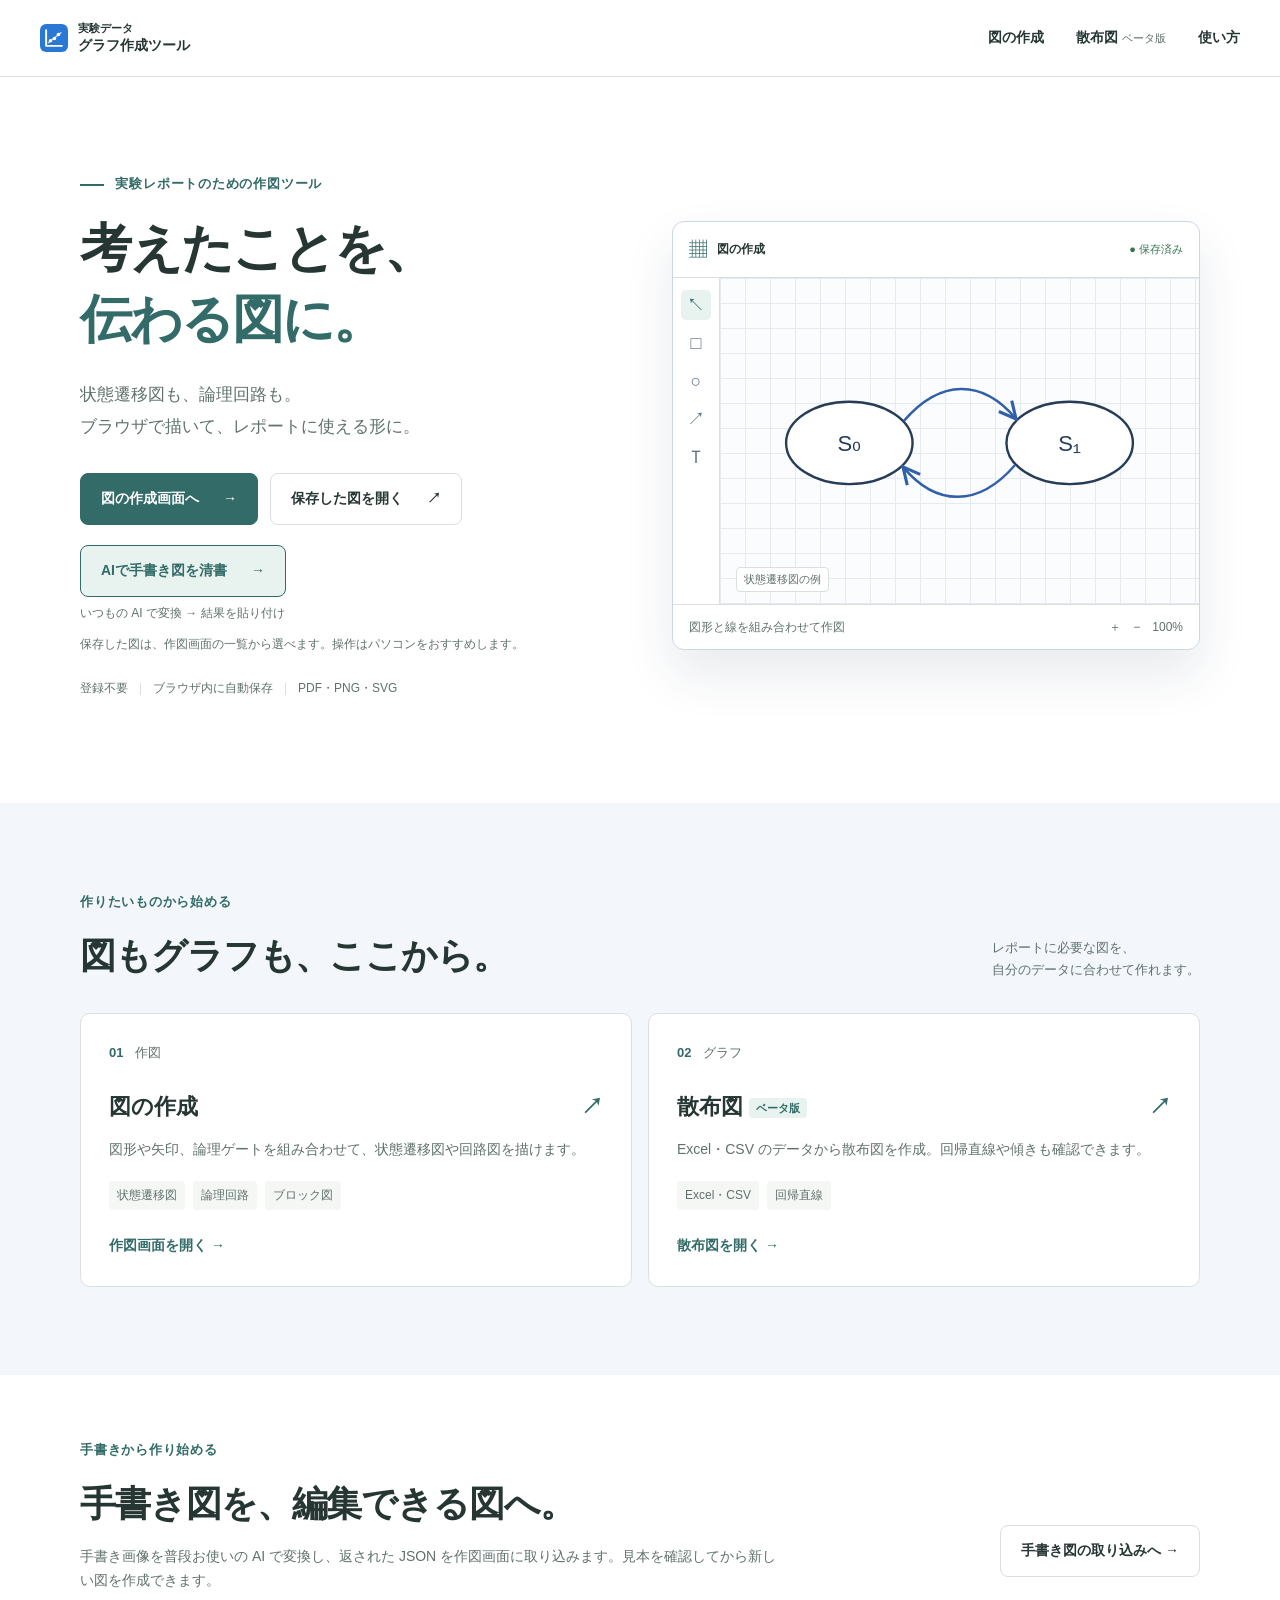
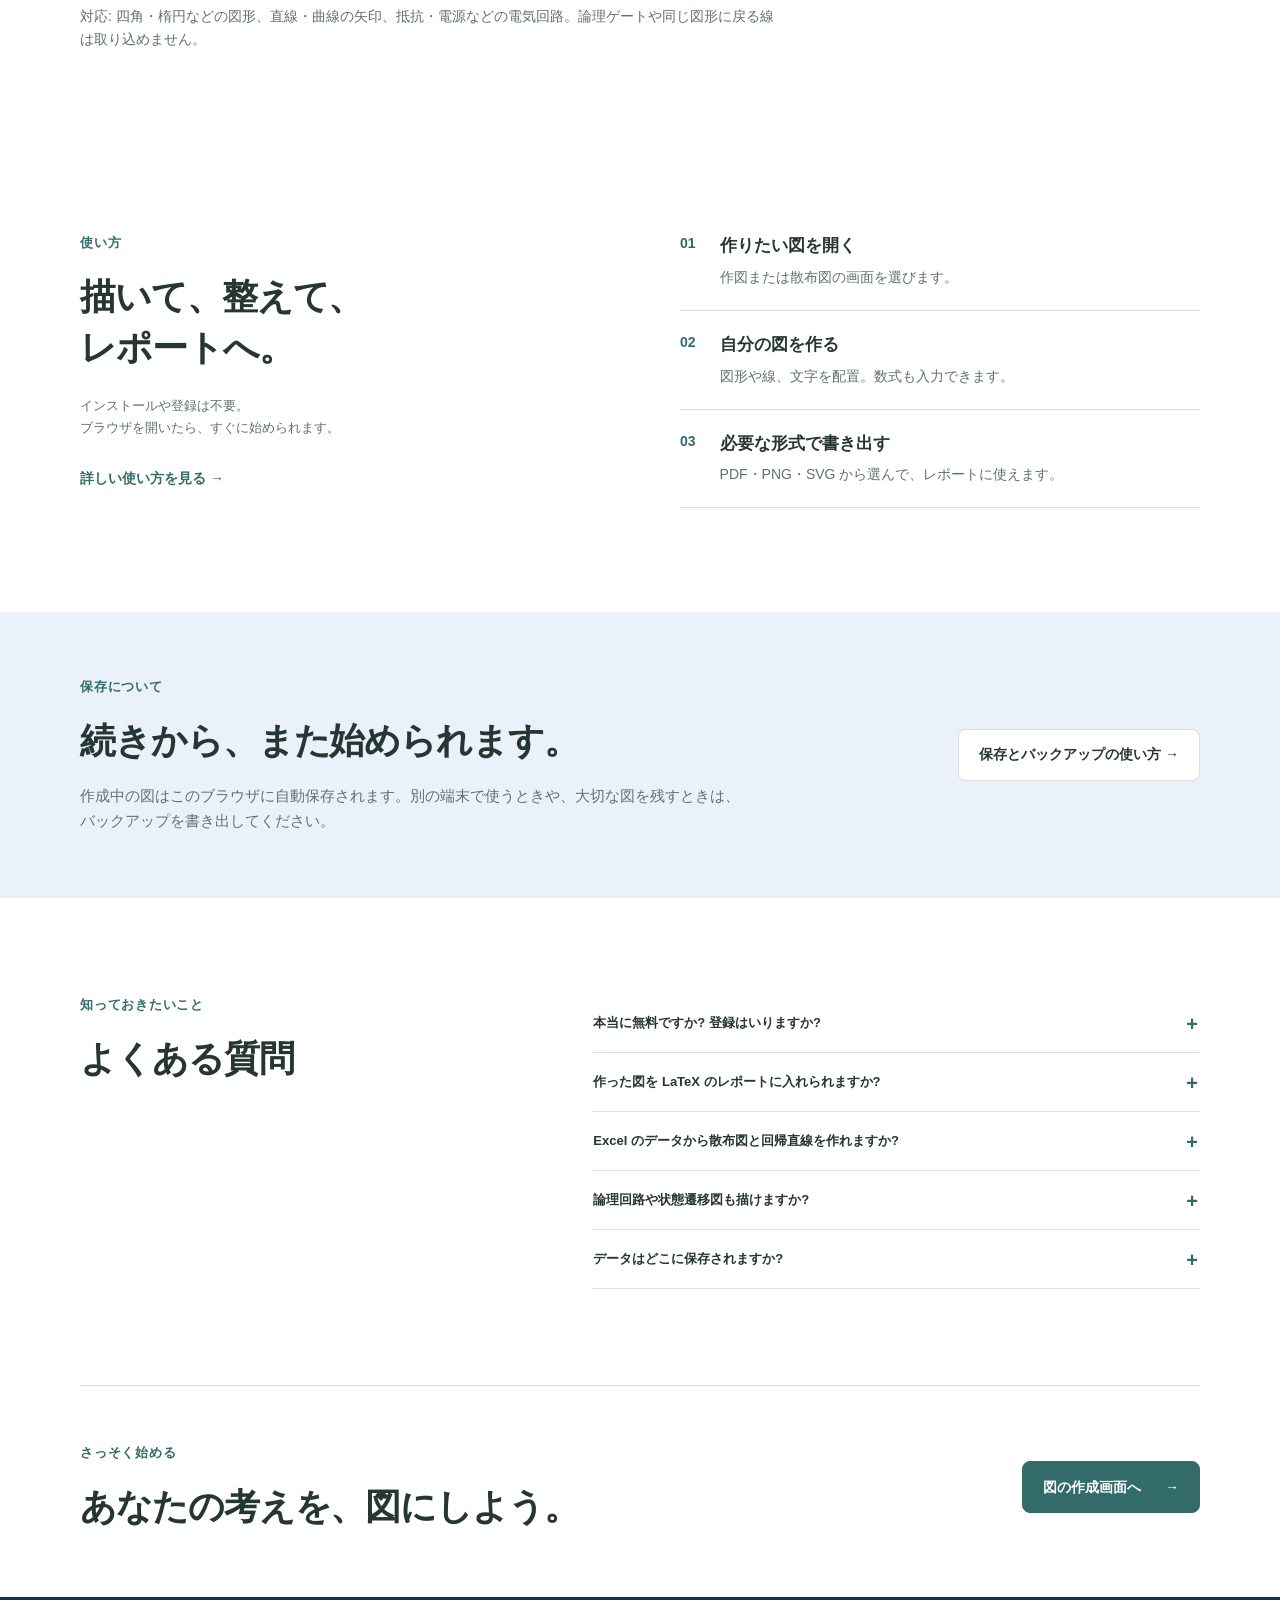
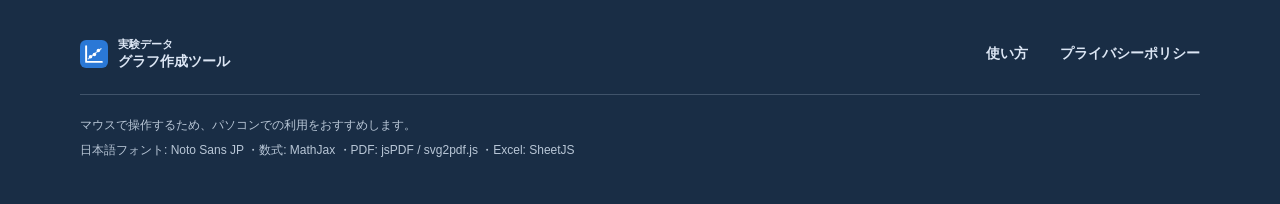
==== commit a33b1669: "手書き図の清書・電気回路編集・Excel範囲選択を公開" ====
--- a/index.html
+++ b/index.html
@@ -47,7 +47,8 @@
       <h1>考えたことを、<br><em>伝わる図に。</em></h1>
       <p class="hero-lead">状態遷移図も、論理回路も。<br>ブラウザで描いて、レポートに使える形に。</p>
       <div class="hero-actions"><a class="action primary" href="diagram.html">図の作成画面へ <span aria-hidden="true">→</span></a><a class="action secondary" href="diagram.html">保存した図を開く <span aria-hidden="true">↗</span></a></div>
-      <p class="action-note">保存した図は、作図画面の一覧から選べます。操作はパソコンをおすすめします。</p>
+      <div class="hero-sketch"><a class="action sketch-cta" href="diagram.html#sketch-import">AIで手書き図を清書 <span aria-hidden="true">→</span></a><p>いつもの AI で変換 → 結果を貼り付け</p></div>
+    <p class="action-note">保存した図は、作図画面の一覧から選べます。操作はパソコンをおすすめします。</p>
       <div class="hero-facts"><span>登録不要</span><span>ブラウザ内に自動保存</span><span>PDF・PNG・SVG</span></div>
     </div>
     <div class="preview" aria-label="作図画面のイメージ">
@@ -64,7 +65,7 @@
       <a class="tool-card" href="scatter.html"><div class="tool-number">02 <span>グラフ</span></div><h3>散布図 <small>ベータ版</small> <span aria-hidden="true">↗</span></h3><p>Excel・CSV のデータから散布図を作成。回帰直線や傾きも確認できます。</p><div class="tool-tags"><span>Excel・CSV</span><span>回帰直線</span></div><b class="tool-link">散布図を開く →</b></a>
     </div>
   </div></section>
-  <section class="sketch-intro wrap" aria-labelledby="sketch-intro-title"><div><p class="eyebrow">手書きから作り始める</p><h2 id="sketch-intro-title">手書き図を、編集できる図へ。</h2><p>手書き画像を普段お使いの AI で変換し、返された JSON を作図画面に取り込みます。見本を確認してから新しい図を作成できます。</p><p class="sketch-intro-note">対応: 四角・楕円・台形・多角形・注釈・文字・直線と矢印。論理ゲートと曲線は取り込めません。</p></div><a class="action secondary" href="diagram.html#sketch-import">手書き図の取り込みへ →</a></section>
+  <section class="sketch-intro wrap" aria-labelledby="sketch-intro-title"><div><p class="eyebrow">手書きから作り始める</p><h2 id="sketch-intro-title">手書き図を、編集できる図へ。</h2><p>手書き画像を普段お使いの AI で変換し、返された JSON を作図画面に取り込みます。見本を確認してから新しい図を作成できます。</p><p class="sketch-intro-note">対応: 四角・楕円などの図形、直線・曲線の矢印、抵抗・電源などの電気回路。論理ゲートや同じ図形に戻る線は取り込めません。</p></div><a class="action secondary" href="diagram.html#sketch-import">手書き図の取り込みへ →</a></section>
   <section class="workflow wrap" aria-labelledby="workflow-title"><div class="workflow-intro"><p class="eyebrow">使い方</p><h2 id="workflow-title">描いて、整えて、<br>レポートへ。</h2><p>インストールや登録は不要。<br>ブラウザを開いたら、すぐに始められます。</p><a class="text-link" href="help.html">詳しい使い方を見る →</a></div><ol class="workflow-list"><li><span>01</span><div><h3>作りたい図を開く</h3><p>作図または散布図の画面を選びます。</p></div></li><li><span>02</span><div><h3>自分の図を作る</h3><p>図形や線、文字を配置。数式も入力できます。</p></div></li><li><span>03</span><div><h3>必要な形式で書き出す</h3><p>PDF・PNG・SVG から選んで、レポートに使えます。</p></div></li></ol></section>
   <section class="save-section"><div class="wrap save-inner"><div><p class="eyebrow">保存について</p><h2>続きから、また始められます。</h2><p>作成中の図はこのブラウザに自動保存されます。別の端末で使うときや、大切な図を残すときは、バックアップを書き出してください。</p></div><a class="action secondary" href="help.html">保存とバックアップの使い方 →</a></div></section>
   <section class="faq-section wrap" aria-labelledby="faq-title"><div><p class="eyebrow">知っておきたいこと</p><h2 id="faq-title">よくある質問</h2></div>
--- a/css/home.css
+++ b/css/home.css
@@ -94,3 +94,9 @@
 .sketch-intro .sketch-intro-note { font-size: 12px; margin-bottom: 0; }
 .sketch-intro .action { flex-shrink: 0; }
 @media (max-width: 800px) { .sketch-intro { flex-direction: column; align-items: flex-start; gap: 24px; } }
+
+.hero-sketch { margin: 20px 0 0; }
+.hero-sketch .sketch-cta { color: var(--accent); background: var(--accent-soft); border-color: var(--accent); }
+.hero-sketch .sketch-cta:hover { background: var(--surface-soft); }
+.hero-sketch p { color: var(--muted); font-size: 12px; margin: 6px 0 0; }
+@media (max-width: 600px) { .hero-sketch .sketch-cta { width: 100%; } }
